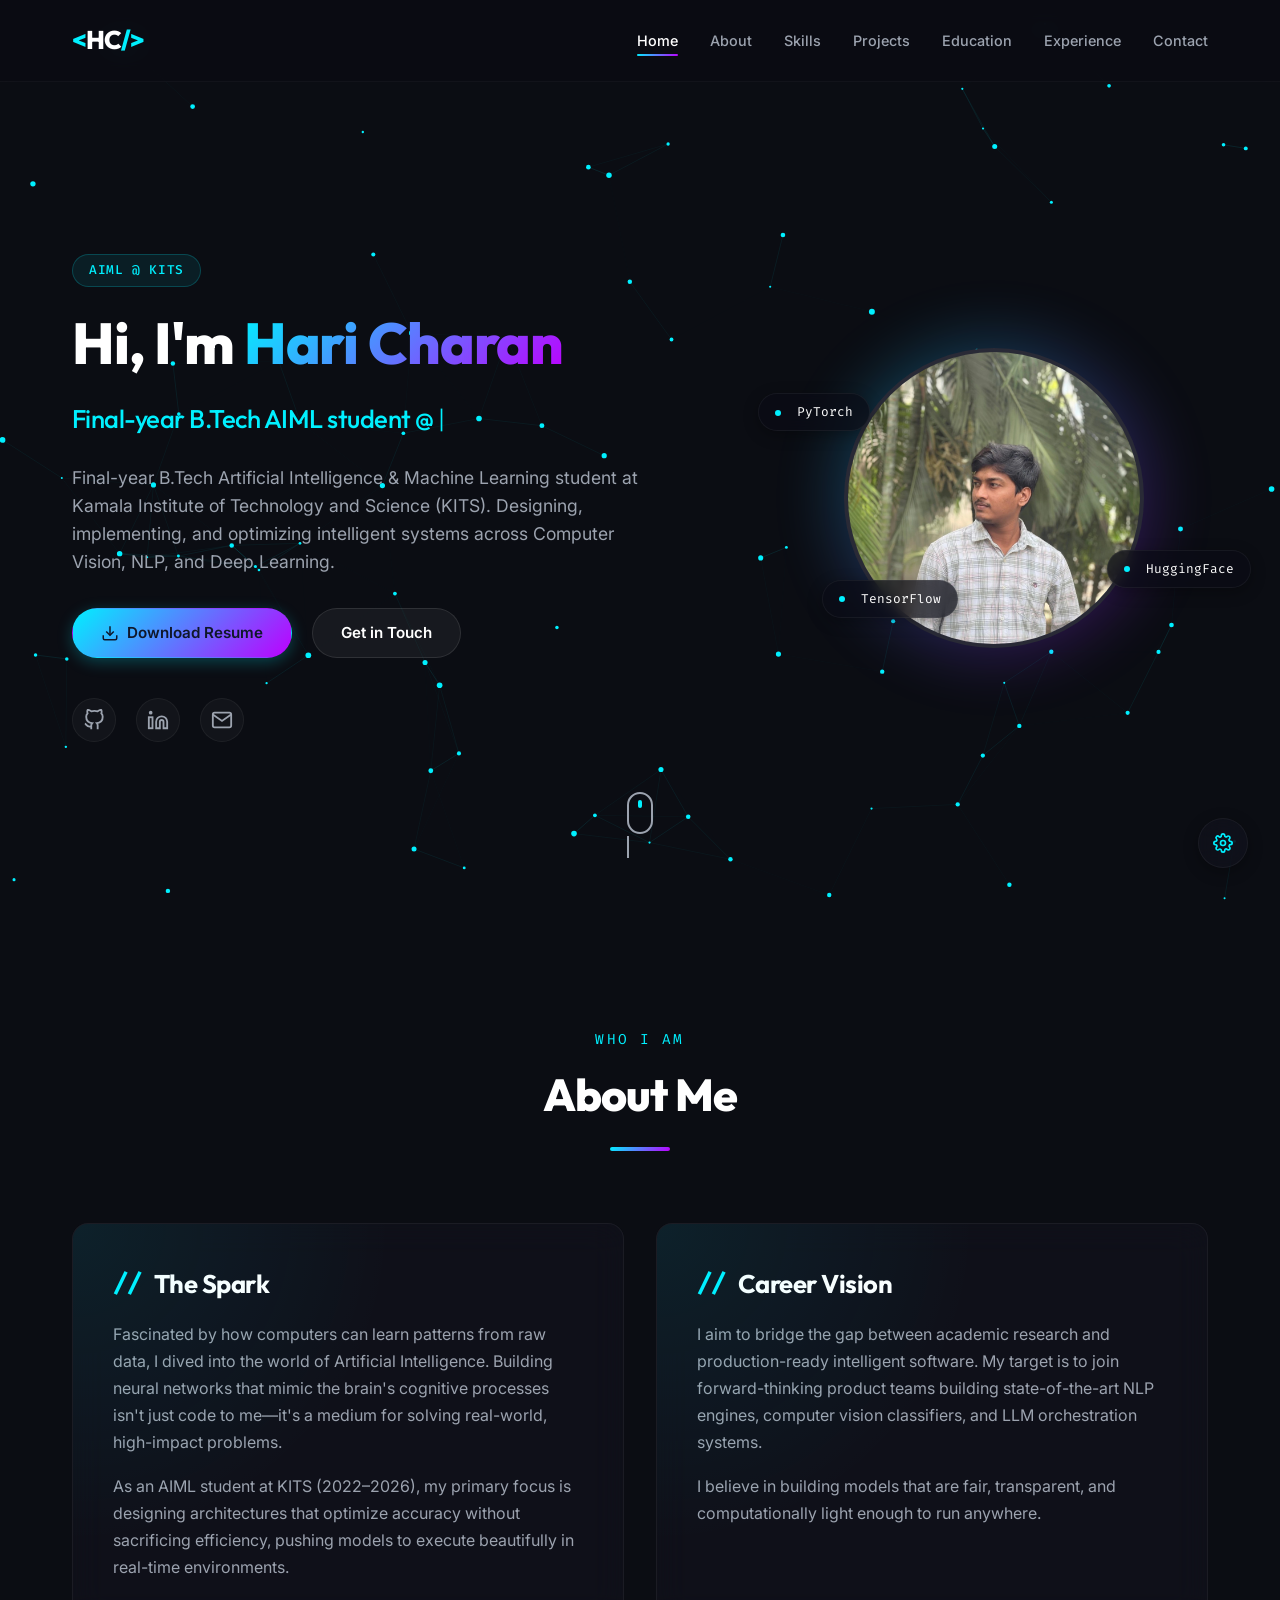
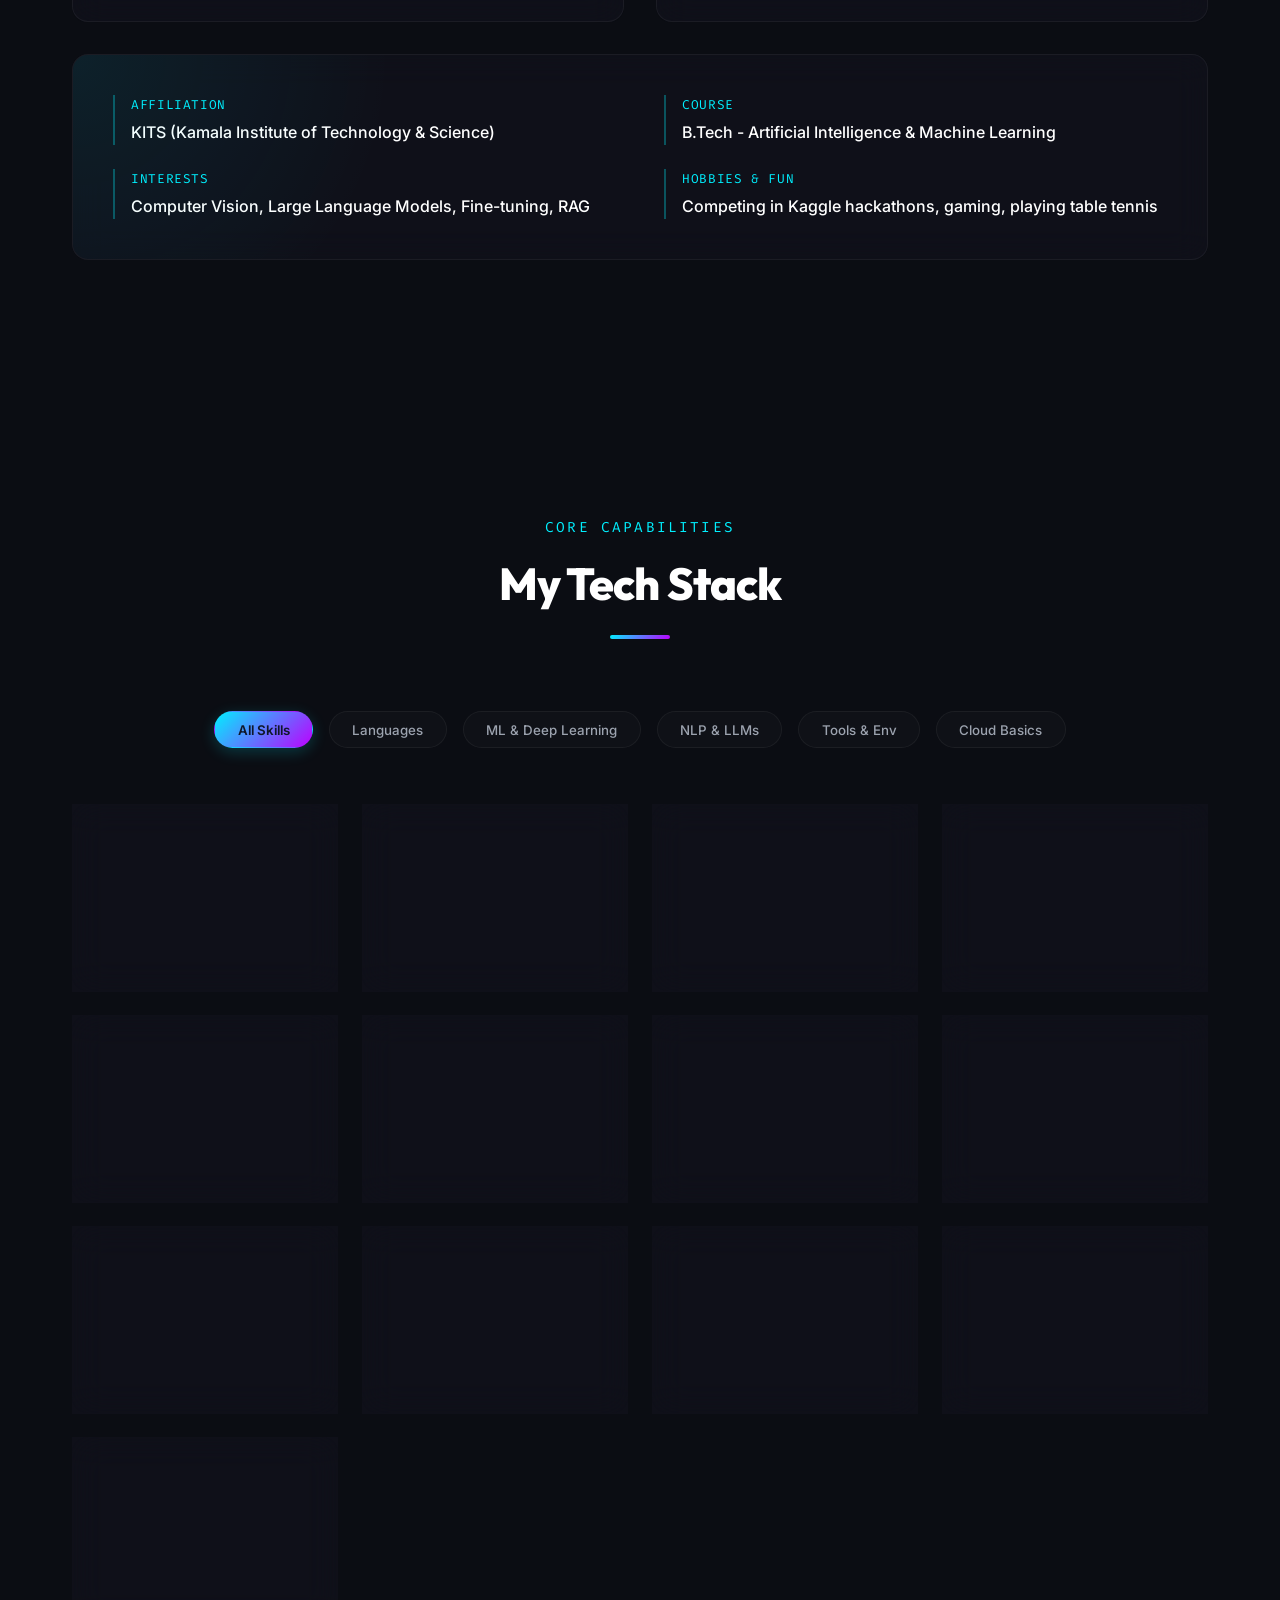
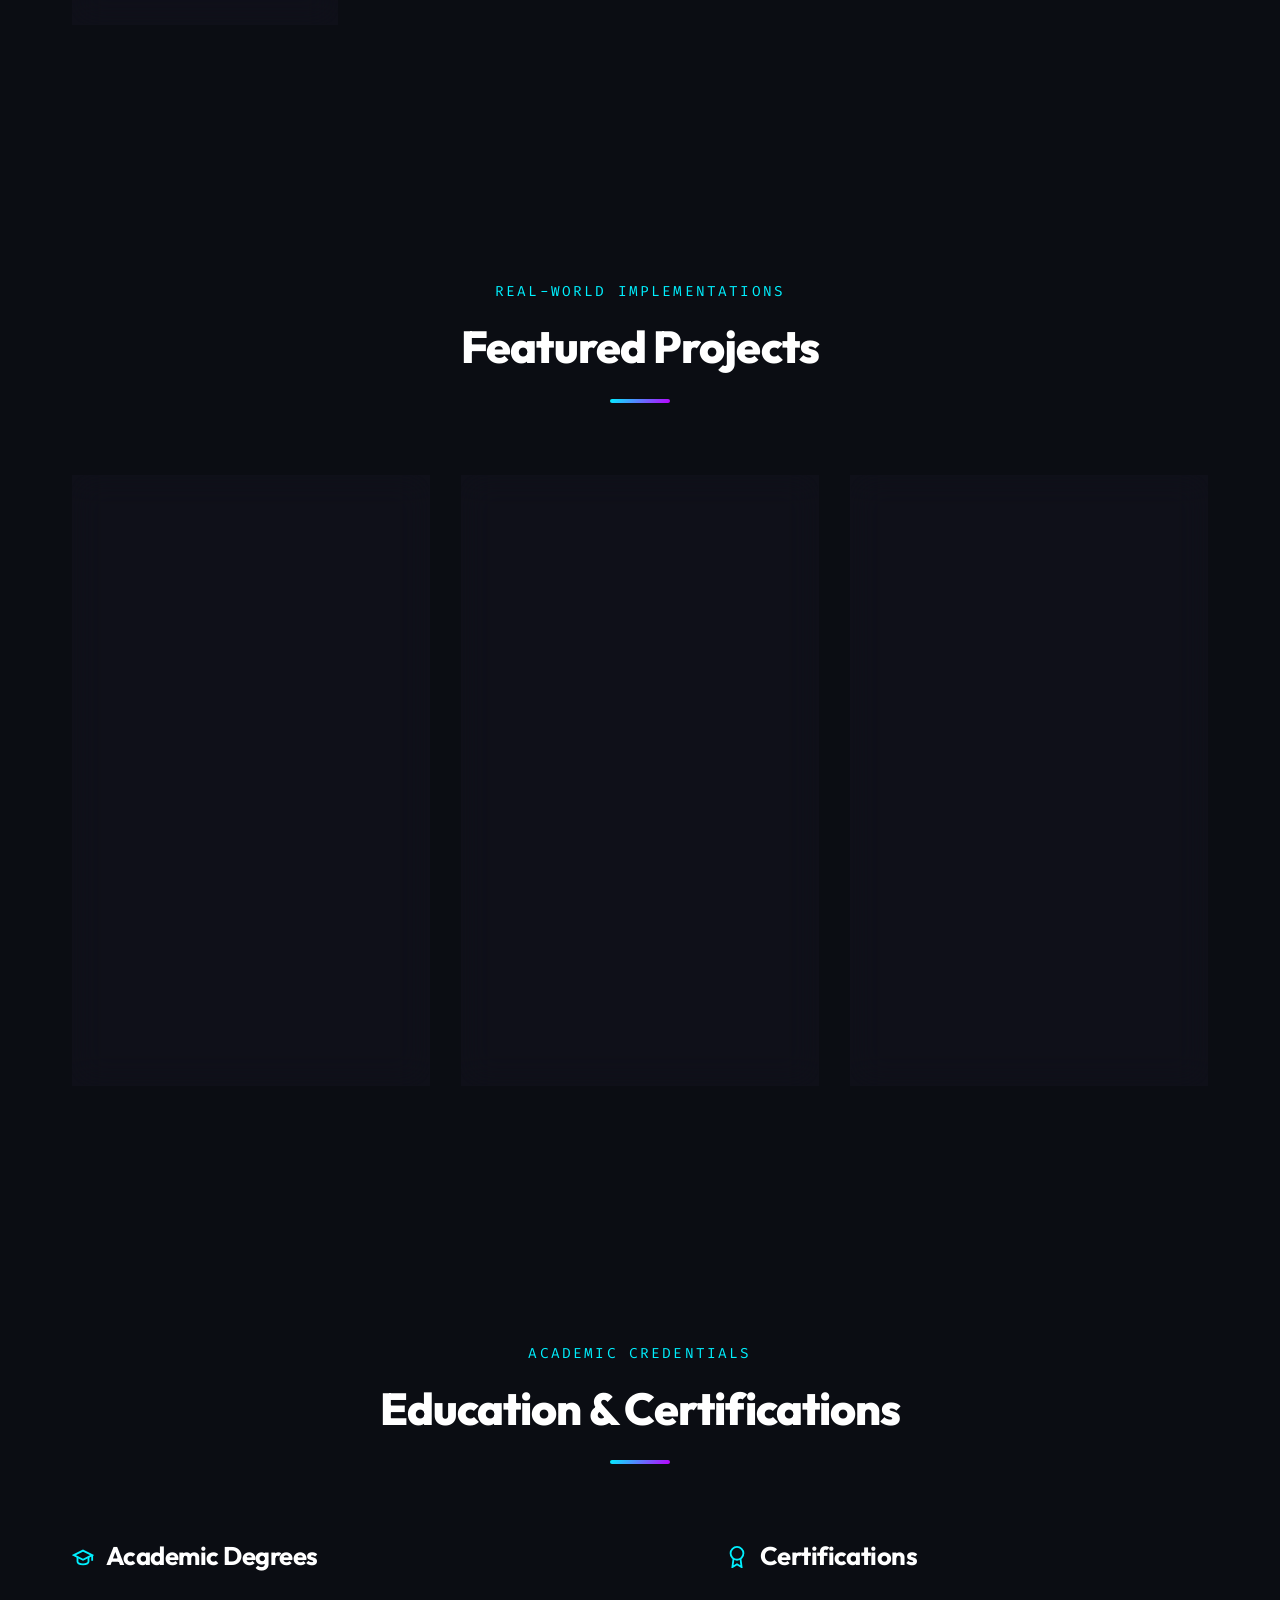
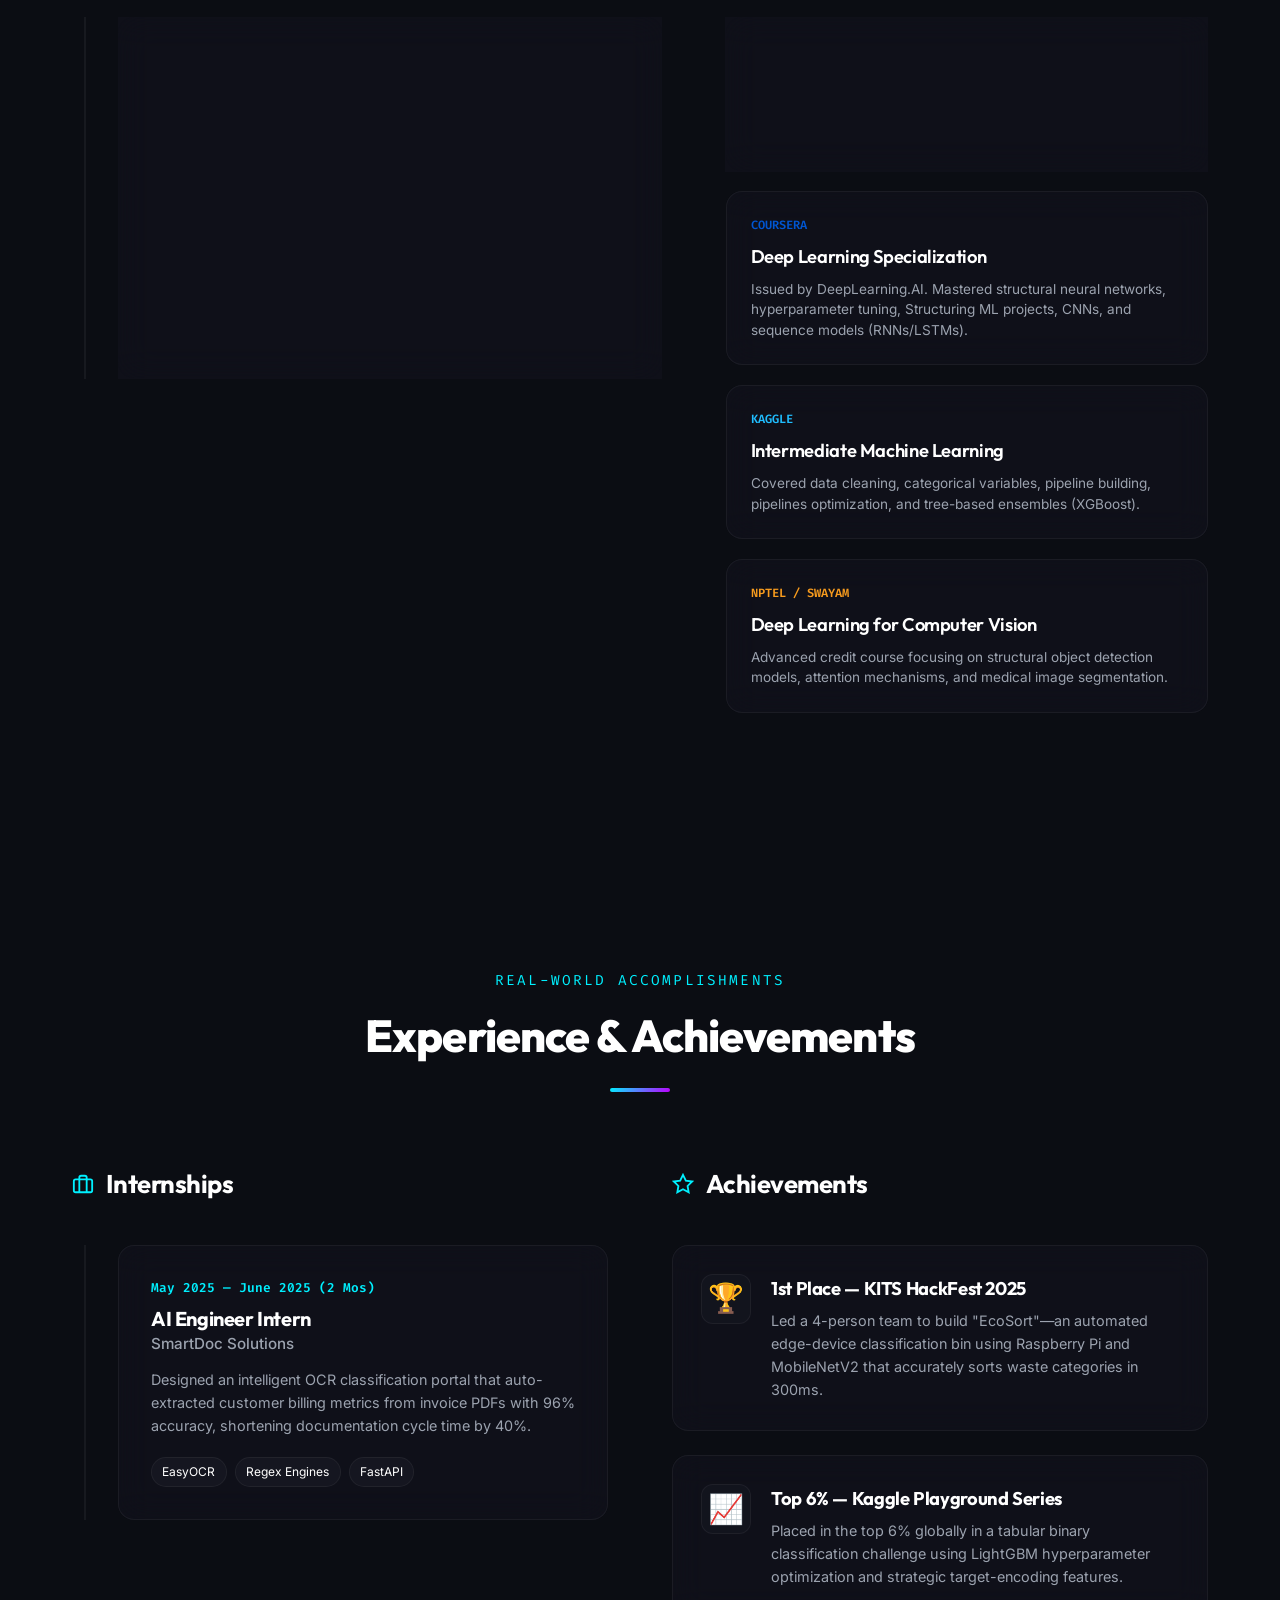
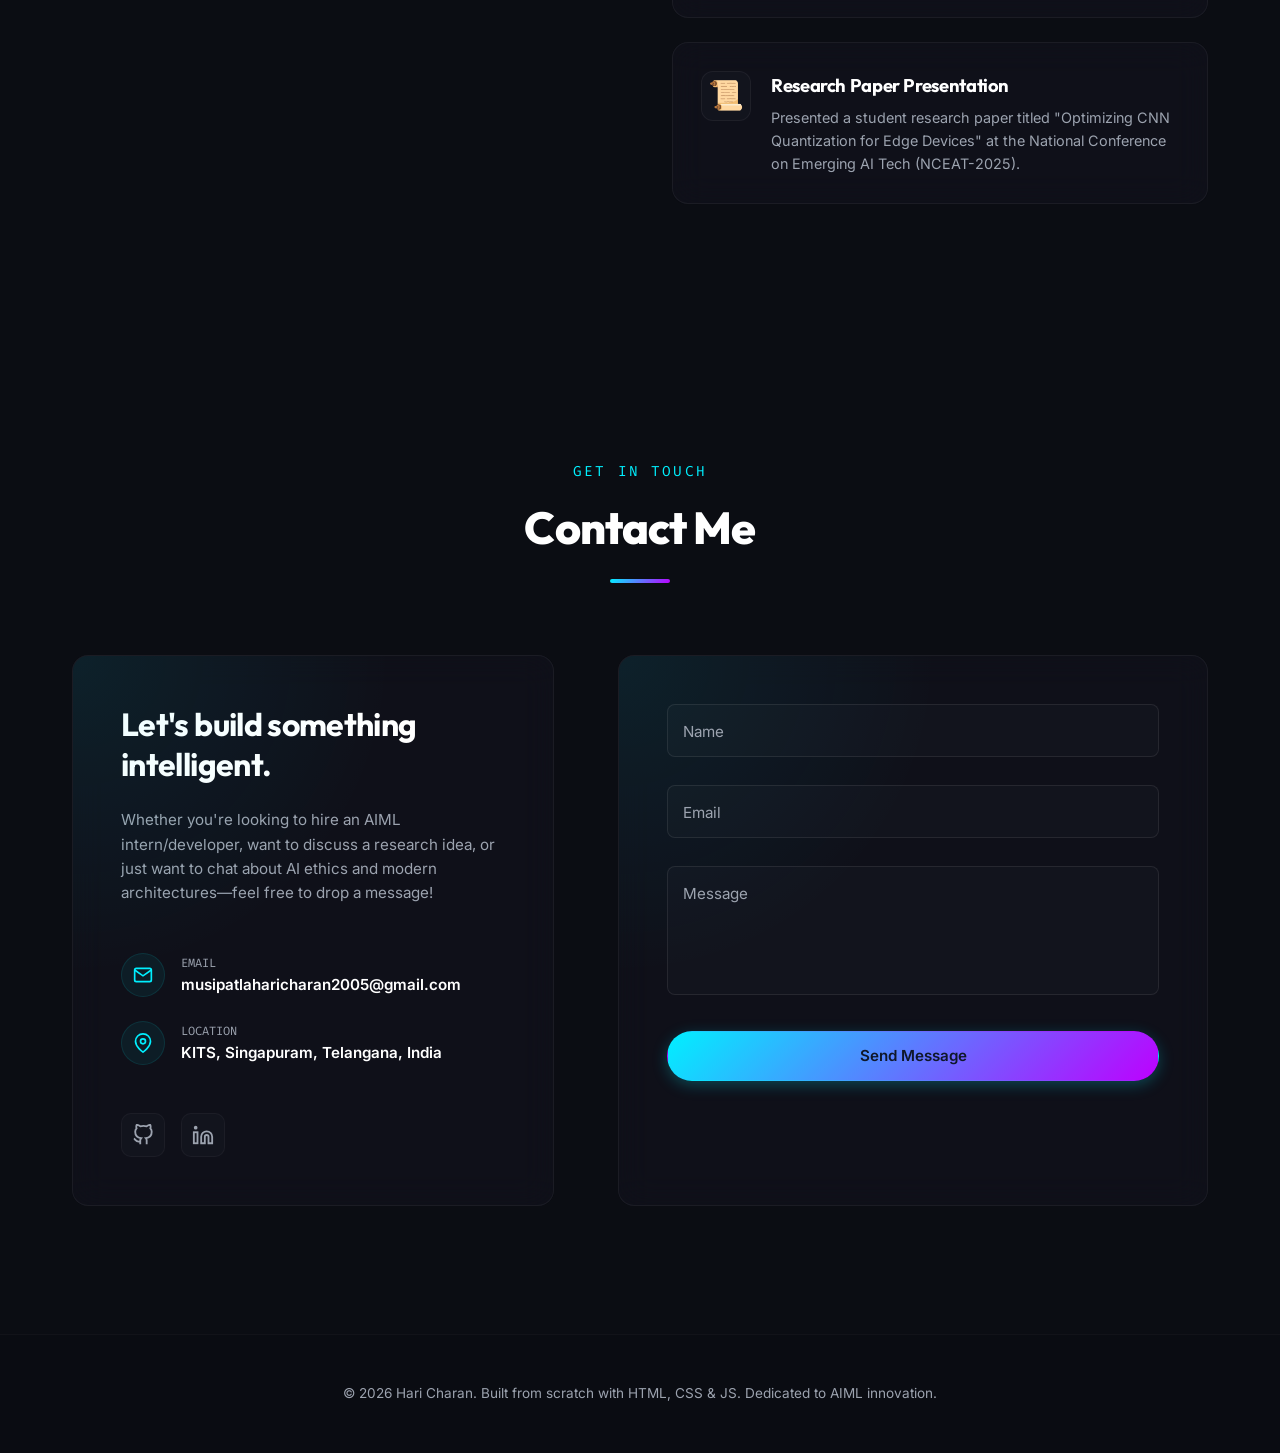
==== index.html @ eefdd8fd "my first commit" ====
<!DOCTYPE html>
<html lang="en">
<head>
    <meta charset="UTF-8">
    <meta name="viewport" content="width=device-width, initial-scale=1.0">
    <title>Hari Charan | AIML Engineer Portfolio</title>
    <meta name="description" content="Portfolio of Hari Charan, B.Tech AIML student at KITS (2022-2026). Specialized in Machine Learning, Deep Learning, NLP, and Computer Vision.">
    <!-- Google Fonts -->
    <link rel="preconnect" href="https://fonts.googleapis.com">
    <link rel="preconnect" href="https://fonts.gstatic.com" crossorigin>
    <link href="https://fonts.googleapis.com/css2?family=Inter:wght@300;400;500;600;700;800&family=Outfit:wght@400;500;600;700;800&family=Fira+Code:wght@400;500&display=swap" rel="stylesheet">
    <!-- CSS Stylesheet -->
    <link rel="stylesheet" href="styles.css">
</head>
<body class="theme-blue">
    <!-- Neural Network Interactive Canvas -->
    <canvas id="neuralCanvas"></canvas>

    <!-- Theme Customizer Grid (Floating) -->
    <div class="theme-customizer">
        <button class="theme-toggle-btn" aria-label="Open Theme Customizer">
            <svg class="icon-spin" viewBox="0 0 24 24" width="20" height="20" fill="none" stroke="currentColor" stroke-width="2">
                <path d="M12 15a3 3 0 1 0 0-6 3 3 0 0 0 0 6z"/>
                <path d="M19.4 15a1.65 1.65 0 0 0 .33 1.82l.06.06a2 2 0 1 1-2.83 2.83l-.06-.06a1.65 1.65 0 0 0-1.82-.33 1.65 1.65 0 0 0-1 1.51V21a2 2 0 0 1-4 0v-.09A1.65 1.65 0 0 0 9 19.4a1.65 1.65 0 0 0-1.82.33l-.06.06a2 2 0 1 1-2.83-2.83l.06-.06a1.65 1.65 0 0 0 .33-1.82 1.65 1.65 0 0 0-1.51-1H3a2 2 0 0 1 0-4h.09A1.65 1.65 0 0 0 4.6 9a1.65 1.65 0 0 0-.33-1.82l-.06-.06a2 2 0 1 1 2.83-2.83l.06.06a1.65 1.65 0 0 0 1.82.33H9a1.65 1.65 0 0 0 1-1.51V3a2 2 0 0 1 4 0v.09a1.65 1.65 0 0 0 1 1.51 1.65 1.65 0 0 0 1.82-.33l.06-.06a2 2 0 1 1 2.83 2.83l-.06.06a1.65 1.65 0 0 0-.33 1.82V9a1.65 1.65 0 0 0 1.51 1H21a2 2 0 0 1 0 4h-.09a1.65 1.65 0 0 0-1.51 1z"/>
            </svg>
        </button>
        <div class="theme-options">
            <span class="theme-title">Theme Accent</span>
            <div class="color-options">
                <button class="color-btn active" data-theme="theme-blue" style="background: #00f0ff;" title="Cyan Edge"></button>
                <button class="color-btn" data-theme="theme-purple" style="background: #bd00ff;" title="Neon Violet"></button>
                <button class="color-btn" data-theme="theme-emerald" style="background: #00ff87;" title="Matrix Green"></button>
                <button class="color-btn" data-theme="theme-coral" style="background: #ff5e62;" title="Cyber Coral"></button>
            </div>
        </div>
    </div>

    <!-- Header Navigation -->
    <header class="navbar">
        <div class="nav-container">
            <a href="#home" class="logo">
                <span class="logo-bracket">&lt;</span>HC<span class="logo-bracket">/&gt;</span>
            </a>
            <nav class="nav-links">
                <a href="#home" class="nav-link active">Home</a>
                <a href="#about" class="nav-link">About</a>
                <a href="#skills" class="nav-link">Skills</a>
                <a href="#projects" class="nav-link">Projects</a>
                <a href="#education" class="nav-link">Education</a>
                <a href="#experience" class="nav-link">Experience</a>
                <a href="#contact" class="nav-link">Contact</a>
            </nav>
            <button class="mobile-menu-btn" aria-label="Toggle Navigation Menu">
                <span class="bar"></span>
                <span class="bar"></span>
                <span class="bar"></span>
            </button>
        </div>
    </header>

    <!-- Main Content Sections -->
    <main>
        <!-- HERO SECTION -->
        <section id="home" class="hero-section">
            <div class="hero-content container">
                <div class="hero-grid">
                    <div class="hero-text-block">
                        <div class="badge-container">
                            <span class="hero-badge animate-pulse">AIML @ KITS</span>
                        </div>
                        <h1 class="hero-title">Hi, I'm <span class="gradient-text text-name">Hari Charan</span></h1>
                        <h2 class="hero-tagline-container">
                            <span id="typed-text"></span><span class="typed-cursor">|</span>
                        </h2>
                        <p class="hero-description">
                            Final-year B.Tech Artificial Intelligence & Machine Learning student at Kamala Institute of Technology and Science (KITS). Designing, implementing, and optimizing intelligent systems across Computer Vision, NLP, and Deep Learning.
                        </p>
                        <div class="hero-cta-buttons">
                            <a href="resume.pdf" class="btn btn-primary" download>
                                <svg viewBox="0 0 24 24" width="18" height="18" fill="none" stroke="currentColor" stroke-width="2" class="btn-icon">
                                    <path d="M21 15v4a2 2 0 0 1-2 2H5a2 2 0 0 1-2-2v-4"/>
                                    <polyline points="7 10 12 15 17 10"/>
                                    <line x1="12" y1="15" x2="12" y2="3"/>
                                </svg>
                                Download Resume
                            </a>
                            <a href="#contact" class="btn btn-secondary">Get in Touch</a>
                        </div>
                        <div class="social-links-container">
                            <a href="https://github.com/musipatlaharicharan?tab=repositories" target="_blank" rel="noopener noreferrer" class="social-icon" aria-label="GitHub">
                                <svg viewBox="0 0 24 24" width="22" height="22" fill="none" stroke="currentColor" stroke-width="2">
                                    <path d="M9 19c-5 1.5-5-2.5-7-3m14 6v-3.87a3.37 3.37 0 0 0-.94-2.61c3.14-.35 6.44-1.54 6.44-7A5.44 5.44 0 0 0 20 4.77 5.07 5.07 0 0 0 19.91 1S18.73.65 16 2.48a13.38 13.38 0 0 0-7 0C6.27.65 5.09 1 5.09 1A5.07 5.07 0 0 0 5 4.77a5.44 5.44 0 0 0-1.5 3.78c0 5.42 3.3 6.61 6.44 7A3.37 3.37 0 0 0 9 18.13V22"/>
                                </svg>
                            </a>
                            <a href="https://linkedin.com" target="_blank" rel="noopener noreferrer" class="social-icon" aria-label="LinkedIn">
                                <svg viewBox="0 0 24 24" width="22" height="22" fill="none" stroke="currentColor" stroke-width="2">
                                    <path d="M16 8a6 6 0 0 1 6 6v7h-4v-7a2 2 0 0 0-2-2 2 2 0 0 0-2 2v7h-4v-7a6 6 0 0 1 6-6z"/>
                                    <rect x="2" y="9" width="4" height="12"/>
                                    <circle cx="4" cy="4" stroke="none" fill="currentColor" r="2"/>
                                </svg>
                            </a>
                            <a href="mailto:musipatlaharicharan2005@gmail.com" class="social-icon" aria-label="Email">
                                <svg viewBox="0 0 24 24" width="22" height="22" fill="none" stroke="currentColor" stroke-width="2">
                                    <path d="M4 4h16c1.1 0 2 .9 2 2v12c0 1.1-.9 2-2 2H4c-1.1 0-2-.9-2-2V6c0-1.1.9-2 2-2z"/>
                                    <polyline points="22,6 12,13 2,6"/>
                                </svg>
                            </a>
                        </div>
                    </div>
                    <div class="hero-image-block">
                        <div class="avatar-glow-ring"></div>
                        <div class="avatar-container">
                            <img src="profile.jpg" alt="Hari Charan Portrait" class="avatar-img">
                        </div>
                        <div class="tech-stack-floating-badge t-badge-1">
                            <span>PyTorch</span>
                        </div>
                        <div class="tech-stack-floating-badge t-badge-2">
                            <span>HuggingFace</span>
                        </div>
                        <div class="tech-stack-floating-badge t-badge-3">
                            <span>TensorFlow</span>
                        </div>
                    </div>
                </div>
            </div>
            <div class="scroll-down-indicator">
                <a href="#about" aria-label="Scroll to About Me">
                    <span class="mouse">
                        <span class="wheel"></span>
                    </span>
                    <span class="arrow-down"></span>
                </a>
            </div>
        </section>

        <!-- ABOUT ME SECTION -->
        <section id="about" class="about-section scroll-section section-padding">
            <div class="container">
                <div class="section-header">
                    <span class="section-subtitle">Who I Am</span>
                    <h2 class="section-title">About Me</h2>
                    <div class="underline"></div>
                </div>
                <div class="about-grid">
                    <div class="about-card intro-card glass">
                        <div class="card-glow"></div>
                        <h3>The Spark</h3>
                        <p>Fascinated by how computers can learn patterns from raw data, I dived into the world of Artificial Intelligence. Building neural networks that mimic the brain's cognitive processes isn't just code to me—it's a medium for solving real-world, high-impact problems.</p>
                        <p>As an AIML student at KITS (2022–2026), my primary focus is designing architectures that optimize accuracy without sacrificing efficiency, pushing models to execute beautifully in real-time environments.</p>
                    </div>
                    <div class="about-card goal-card glass">
                        <div class="card-glow"></div>
                        <h3>Career Vision</h3>
                        <p>I aim to bridge the gap between academic research and production-ready intelligent software. My target is to join forward-thinking product teams building state-of-the-art NLP engines, computer vision classifiers, and LLM orchestration systems.</p>
                        <p>I believe in building models that are fair, transparent, and computationally light enough to run anywhere.</p>
                    </div>
                    <div class="about-details-card glass">
                        <div class="card-glow"></div>
                        <ul class="details-list">
                            <li>
                                <span class="label">Affiliation</span>
                                <span class="value">KITS (Kamala Institute of Technology & Science)</span>
                            </li>
                            <li>
                                <span class="label">Course</span>
                                <span class="value">B.Tech - Artificial Intelligence & Machine Learning</span>
                            </li>
                            <li>
                                <span class="label">Interests</span>
                                <span class="value">Computer Vision, Large Language Models, Fine-tuning, RAG</span>
                            </li>
                            <li>
                                <span class="label">Hobbies & Fun</span>
                                <span class="value">Competing in Kaggle hackathons, gaming, playing table tennis</span>
                            </li>
                        </ul>
                    </div>
                </div>
            </div>
        </section>

        <!-- SKILLS SECTION -->
        <section id="skills" class="skills-section scroll-section section-padding">
            <div class="container">
                <div class="section-header">
                    <span class="section-subtitle">Core Capabilities</span>
                    <h2 class="section-title">My Tech Stack</h2>
                    <div class="underline"></div>
                </div>

                <!-- Skill Filter Tabs -->
                <div class="skill-tabs">
                    <button class="skill-tab-btn active" data-category="all">All Skills</button>
                    <button class="skill-tab-btn" data-category="languages">Languages</button>
                    <button class="skill-tab-btn" data-category="ml-dl">ML & Deep Learning</button>
                    <button class="skill-tab-btn" data-category="nlp">NLP & LLMs</button>
                    <button class="skill-tab-btn" data-category="tools">Tools & Env</button>
                    <button class="skill-tab-btn" data-category="cloud">Cloud Basics</button>
                </div>

                <!-- Skills Grid -->
                <div class="skills-grid" id="skills-grid">
                    <!-- Languages -->
                    <div class="skill-card glass" data-category="languages">
                        <div class="skill-icon-wrapper">
                            <span class="skill-logo python-logo">Py</span>
                        </div>
                        <h4 class="skill-name">Python</h4>
                        <span class="skill-level">Advanced</span>
                        <div class="skill-bar-bg"><div class="skill-bar-fill" style="width: 95%;"></div></div>
                    </div>
                    <div class="skill-card glass" data-category="languages">
                        <div class="skill-icon-wrapper">
                            <span class="skill-logo cpp-logo">C++</span>
                        </div>
                        <h4 class="skill-name">C++</h4>
                        <span class="skill-level">Intermediate</span>
                        <div class="skill-bar-bg"><div class="skill-bar-fill" style="width: 80%;"></div></div>
                    </div>
                    <div class="skill-card glass" data-category="languages">
                        <div class="skill-icon-wrapper">
                            <span class="skill-logo sql-logo">SQL</span>
                        </div>
                        <h4 class="skill-name">SQL</h4>
                        <span class="skill-level">Proficient</span>
                        <div class="skill-bar-bg"><div class="skill-bar-fill" style="width: 85%;"></div></div>
                    </div>

                    <!-- ML & DL -->
                    <div class="skill-card glass" data-category="ml-dl">
                        <div class="skill-icon-wrapper">
                            <span class="skill-logo pytorch-logo">Pt</span>
                        </div>
                        <h4 class="skill-name">PyTorch</h4>
                        <span class="skill-level">Advanced</span>
                        <div class="skill-bar-bg"><div class="skill-bar-fill" style="width: 90%;"></div></div>
                    </div>
                    <div class="skill-card glass" data-category="ml-dl">
                        <div class="skill-icon-wrapper">
                            <span class="skill-logo tf-logo">Tf</span>
                        </div>
                        <h4 class="skill-name">TensorFlow</h4>
                        <span class="skill-level">Proficient</span>
                        <div class="skill-bar-bg"><div class="skill-bar-fill" style="width: 82%;"></div></div>
                    </div>
                    <div class="skill-card glass" data-category="ml-dl">
                        <div class="skill-icon-wrapper">
                            <span class="skill-logo sklearn-logo">Sk</span>
                        </div>
                        <h4 class="skill-name">Scikit-learn</h4>
                        <span class="skill-level">Advanced</span>
                        <div class="skill-bar-bg"><div class="skill-bar-fill" style="width: 92%;"></div></div>
                    </div>

                    <!-- NLP -->
                    <div class="skill-card glass" data-category="nlp">
                        <div class="skill-icon-wrapper">
                            <span class="skill-logo hf-logo">Hf</span>
                        </div>
                        <h4 class="skill-name">HuggingFace</h4>
                        <span class="skill-level">Advanced</span>
                        <div class="skill-bar-bg"><div class="skill-bar-fill" style="width: 88%;"></div></div>
                    </div>
                    <div class="skill-card glass" data-category="nlp">
                        <div class="skill-icon-wrapper">
                            <span class="skill-logo nltk-logo">Nl</span>
                        </div>
                        <h4 class="skill-name">NLTK / SpaCy</h4>
                        <span class="skill-level">Proficient</span>
                        <div class="skill-bar-bg"><div class="skill-bar-fill" style="width: 85%;"></div></div>
                    </div>

                    <!-- Tools & Env -->
                    <div class="skill-card glass" data-category="tools">
                        <div class="skill-icon-wrapper">
                            <span class="skill-logo git-logo">Git</span>
                        </div>
                        <h4 class="skill-name">Git / GitHub</h4>
                        <span class="skill-level">Advanced</span>
                        <div class="skill-bar-bg"><div class="skill-bar-fill" style="width: 90%;"></div></div>
                    </div>
                    <div class="skill-card glass" data-category="tools">
                        <div class="skill-icon-wrapper">
                            <span class="skill-logo docker-logo">Dk</span>
                        </div>
                        <h4 class="skill-name">Docker</h4>
                        <span class="skill-level">Intermediate</span>
                        <div class="skill-bar-bg"><div class="skill-bar-fill" style="width: 75%;"></div></div>
                    </div>
                    <div class="skill-card glass" data-category="tools">
                        <div class="skill-icon-wrapper">
                            <span class="skill-logo jupyter-logo">Jp</span>
                        </div>
                        <h4 class="skill-name">Jupyter Labs</h4>
                        <span class="skill-level">Advanced</span>
                        <div class="skill-bar-bg"><div class="skill-bar-fill" style="width: 95%;"></div></div>
                    </div>

                    <!-- Cloud Basics -->
                    <div class="skill-card glass" data-category="cloud">
                        <div class="skill-icon-wrapper">
                            <span class="skill-logo aws-logo">Aw</span>
                        </div>
                        <h4 class="skill-name">AWS Basics</h4>
                        <span class="skill-level">Basic</span>
                        <div class="skill-bar-bg"><div class="skill-bar-fill" style="width: 60%;"></div></div>
                    </div>
                    <div class="skill-card glass" data-category="cloud">
                        <div class="skill-icon-wrapper">
                            <span class="skill-logo gcp-logo">Gc</span>
                        </div>
                        <h4 class="skill-name">GCP Cloud</h4>
                        <span class="skill-level">Basic</span>
                        <div class="skill-bar-bg"><div class="skill-bar-fill" style="width: 65%;"></div></div>
                    </div>
                </div>
            </div>
        </section>

        <!-- PROJECTS SECTION -->
        <section id="projects" class="projects-section scroll-section section-padding">
            <div class="container">
                <div class="section-header">
                    <span class="section-subtitle">Real-world Implementations</span>
                    <h2 class="section-title">Featured Projects</h2>
                    <div class="underline"></div>
                </div>

                <div class="projects-grid">
                    <!-- Project 1: Brain Tumor Classifier -->
                    <div class="project-card glass" data-project-id="neuroscan">
                        <div class="project-badge">98.4% Accuracy</div>
                        <div class="project-content">
                            <h3 class="project-title">NeuroScan</h3>
                            <p class="project-tagline">Deep Learning pipeline for automated brain tumor classification from MRI scans.</p>
                            
                            <div class="project-metric-highlight">
                                <span class="m-label">Task:</span>
                                <span class="m-val">Multi-class Image Classification</span>
                            </div>

                            <div class="project-quick-specs">
                                <div class="spec-item">
                                    <span class="spec-title">Problem</span>
                                    <span class="spec-desc">Manual MRI reading is slow, leading to diagnosis delays.</span>
                                </div>
                                <div class="spec-item">
                                    <span class="spec-title">Solution</span>
                                    <span class="spec-desc">CNN-based Transfer Learning model utilizing ResNet-50.</span>
                                </div>
                            </div>

                            <div class="tech-badges">
                                <span class="badge">PyTorch</span>
                                <span class="badge">ResNet-50</span>
                                <span class="badge">OpenCV</span>
                                <span class="badge">Python</span>
                            </div>
                            
                            <div class="project-links">
                                <button class="btn btn-sm btn-outline open-modal-btn">Read Case Study</button>
                                <a href="https://github.com/musipatlaharicharan?tab=repositories" target="_blank" rel="noopener noreferrer" class="link-github" aria-label="GitHub Repository">
                                    <svg viewBox="0 0 24 24" width="20" height="20" fill="none" stroke="currentColor" stroke-width="2">
                                        <path d="M9 19c-5 1.5-5-2.5-7-3m14 6v-3.87a3.37 3.37 0 0 0-.94-2.61c3.14-.35 6.44-1.54 6.44-7A5.44 5.44 0 0 0 20 4.77 5.07 5.07 0 0 0 19.91 1S18.73.65 16 2.48a13.38 13.38 0 0 0-7 0C6.27.65 5.09 1 5.09 1A5.07 5.07 0 0 0 5 4.77a5.44 5.44 0 0 0-1.5 3.78c0 5.42 3.3 6.61 6.44 7A3.37 3.37 0 0 0 9 18.13V22"/>
                                    </svg>
                                </a>
                            </div>
                        </div>
                    </div>

                    <!-- Project 2: Campus RAG Chatbot -->
                    <div class="project-card glass" data-project-id="kitsbot">
                        <div class="project-badge">120ms Latency</div>
                        <div class="project-content">
                            <h3 class="project-title">KITS-Bot</h3>
                            <p class="project-tagline">Intelligent campus assistant utilizing Retrieval-Augmented Generation (RAG) for student queries.</p>
                            
                            <div class="project-metric-highlight">
                                <span class="m-label">Task:</span>
                                <span class="m-val">RAG Question-Answering</span>
                            </div>

                            <div class="project-quick-specs">
                                <div class="spec-item">
                                    <span class="spec-title">Problem</span>
                                    <span class="spec-desc">Students struggle to locate official academic guidelines quickly.</span>
                                </div>
                                <div class="spec-item">
                                    <span class="spec-title">Solution</span>
                                    <span class="spec-desc">FAISS vector database with Llama-3-8B and HuggingFace API.</span>
                                </div>
                            </div>

                            <div class="tech-badges">
                                <span class="badge">LangChain</span>
                                <span class="badge">Llama-3</span>
                                <span class="badge">FAISS</span>
                                <span class="badge">HuggingFace</span>
                            </div>
                            
                            <div class="project-links">
                                <button class="btn btn-sm btn-outline open-modal-btn">Read Case Study</button>
                                <a href="https://github.com/musipatlaharicharan?tab=repositories" target="_blank" rel="noopener noreferrer" class="link-github" aria-label="GitHub Repository">
                                    <svg viewBox="0 0 24 24" width="20" height="20" fill="none" stroke="currentColor" stroke-width="2">
                                        <path d="M9 19c-5 1.5-5-2.5-7-3m14 6v-3.87a3.37 3.37 0 0 0-.94-2.61c3.14-.35 6.44-1.54 6.44-7A5.44 5.44 0 0 0 20 4.77 5.07 5.07 0 0 0 19.91 1S18.73.65 16 2.48a13.38 13.38 0 0 0-7 0C6.27.65 5.09 1 5.09 1A5.07 5.07 0 0 0 5 4.77a5.44 5.44 0 0 0-1.5 3.78c0 5.42 3.3 6.61 6.44 7A3.37 3.37 0 0 0 9 18.13V22"/>
                                    </svg>
                                </a>
                            </div>
                        </div>
                    </div>

                    <!-- Project 3: AeroDetect -->
                    <div class="project-card glass" data-project-id="aerodetect">
                        <div class="project-badge">45 FPS Inference</div>
                        <div class="project-content">
                            <h3 class="project-title">AeroDetect</h3>
                            <p class="project-tagline">Real-time lightweight object detection system designed for drone-mounted cameras.</p>
                            
                            <div class="project-metric-highlight">
                                <span class="m-label">Task:</span>
                                <span class="m-val">Real-time Object Detection</span>
                            </div>

                            <div class="project-quick-specs">
                                <div class="spec-item">
                                    <span class="spec-title">Problem</span>
                                    <span class="spec-desc">Heavy detection models lag and drain drone batteries rapidly.</span>
                                </div>
                                <div class="spec-item">
                                    <span class="spec-title">Solution</span>
                                    <span class="spec-desc">Fine-tuned YOLOv8-nano exported to ONNX Runtime engine.</span>
                                </div>
                            </div>

                            <div class="tech-badges">
                                <span class="badge">YOLOv8</span>
                                <span class="badge">ONNX</span>
                                <span class="badge">OpenCV</span>
                                <span class="badge">Python</span>
                            </div>
                            
                            <div class="project-links">
                                <button class="btn btn-sm btn-outline open-modal-btn">Read Case Study</button>
                                <a href="https://github.com/musipatlaharicharan?tab=repositories" target="_blank" rel="noopener noreferrer" class="link-github" aria-label="GitHub Repository">
                                    <svg viewBox="0 0 24 24" width="20" height="20" fill="none" stroke="currentColor" stroke-width="2">
                                        <path d="M9 19c-5 1.5-5-2.5-7-3m14 6v-3.87a3.37 3.37 0 0 0-.94-2.61c3.14-.35 6.44-1.54 6.44-7A5.44 5.44 0 0 0 20 4.77 5.07 5.07 0 0 0 19.91 1S18.73.65 16 2.48a13.38 13.38 0 0 0-7 0C6.27.65 5.09 1 5.09 1A5.07 5.07 0 0 0 5 4.77a5.44 5.44 0 0 0-1.5 3.78c0 5.42 3.3 6.61 6.44 7A3.37 3.37 0 0 0 9 18.13V22"/>
                                    </svg>
                                </a>
                            </div>
                        </div>
                    </div>
                </div>
            </div>
        </section>

        <!-- EDUCATION & CERTIFICATIONS SECTION -->
        <section id="education" class="education-section scroll-section section-padding">
            <div class="container">
                <div class="section-header">
                    <span class="section-subtitle">Academic Credentials</span>
                    <h2 class="section-title">Education & Certifications</h2>
                    <div class="underline"></div>
                </div>

                <div class="edu-grid">
                    <!-- Left Column: Academic Background -->
                    <div class="timeline-column">
                        <h3 class="column-title">
                            <svg viewBox="0 0 24 24" width="22" height="22" fill="none" stroke="currentColor" stroke-width="2" class="title-svg-icon">
                                <path d="M22 10v6M2 10l10-5 10 5-10 5z"/>
                                <path d="M6 12v5c0 2 2 3 6 3s6-1 6-3v-5"/>
                            </svg>
                            Academic Degrees
                        </h3>
                        <div class="timeline">
                            <div class="timeline-item glass">
                                <div class="timeline-dot"></div>
                                <span class="timeline-period">2022 — 2026</span>
                                <h4 class="timeline-title">B.Tech in Artificial Intelligence & Machine Learning</h4>
                                <span class="timeline-inst">Kamala Institute of Technology & Science (KITS)</span>
                                <div class="timeline-gpa">
                                    <strong>CGPA:</strong> 9.15 / 10.0
                                </div>
                                <p class="timeline-desc">Specialized curriculum focusing on Artificial Intelligence, Pattern Recognition, Deep Learning paradigms, Database Systems, and Neural Networks.</p>
                                <div class="coursework-tags">
                                    <span class="c-tag">Design of Neural Networks</span>
                                    <span class="c-tag">Natural Language Processing</span>
                                    <span class="c-tag">Probability & Statistics</span>
                                    <span class="c-tag">Object Oriented C++</span>
                                </div>
                            </div>
                        </div>
                    </div>

                    <!-- Right Column: Online Certifications -->
                    <div class="certifications-column">
                        <h3 class="column-title">
                            <svg viewBox="0 0 24 24" width="22" height="22" fill="none" stroke="currentColor" stroke-width="2" class="title-svg-icon">
                                <circle cx="12" cy="8" r="7"/>
                                <polyline points="8.21 13.89 7 23 12 20 17 23 15.79 13.88"/>
                            </svg>
                            Certifications
                        </h3>
                        <div class="certs-grid">
                            <div class="cert-card glass">
                                <div class="cert-provider google">Google Cloud</div>
                                <h4 class="cert-name">Google TensorFlow Developer</h4>
                                <p class="cert-desc">Validated skills in building and training models with TensorFlow, computer vision pipelines, and sequential NLP structures.</p>
                            </div>
                            <div class="cert-card glass">
                                <div class="cert-provider coursera">Coursera</div>
                                <h4 class="cert-name">Deep Learning Specialization</h4>
                                <p class="cert-desc">Issued by DeepLearning.AI. Mastered structural neural networks, hyperparameter tuning, Structuring ML projects, CNNs, and sequence models (RNNs/LSTMs).</p>
                            </div>
                            <div class="cert-card glass">
                                <div class="cert-provider kaggle">Kaggle</div>
                                <h4 class="cert-name">Intermediate Machine Learning</h4>
                                <p class="cert-desc">Covered data cleaning, categorical variables, pipeline building, pipelines optimization, and tree-based ensembles (XGBoost).</p>
                            </div>
                            <div class="cert-card glass">
                                <div class="cert-provider nptel">NPTEL / SWAYAM</div>
                                <h4 class="cert-name">Deep Learning for Computer Vision</h4>
                                <p class="cert-desc">Advanced credit course focusing on structural object detection models, attention mechanisms, and medical image segmentation.</p>
                            </div>
                        </div>
                    </div>
                </div>
            </div>
        </section>

        <!-- EXPERIENCE & ACHIEVEMENTS SECTION -->
        <section id="experience" class="experience-section scroll-section section-padding">
            <div class="container">
                <div class="section-header">
                    <span class="section-subtitle">Real-world Accomplishments</span>
                    <h2 class="section-title">Experience & Achievements</h2>
                    <div class="underline"></div>
                </div>

                <div class="experience-grid">
                    <!-- Column 1: Internships & Work -->
                    <div class="exp-column">
                        <h3 class="column-title">
                            <svg viewBox="0 0 24 24" width="22" height="22" fill="none" stroke="currentColor" stroke-width="2" class="title-svg-icon">
                                <rect x="2" y="7" width="20" height="14" rx="2" ry="2"/>
                                <path d="M16 21V5a2 2 0 0 0-2-2h-4a2 2 0 0 0-2 2v16"/>
                            </svg>
                            Internships
                        </h3>
                        <div class="timeline">
                            <div class="timeline-item glass">
                                <div class="timeline-dot"></div>
                                <span class="timeline-period">May 2025 — June 2025 (2 Mos)</span>
                                <h4 class="timeline-title">AI Engineer Intern</h4>
                                <span class="timeline-inst">SmartDoc Solutions</span>
                                <p class="timeline-desc">Designed an intelligent OCR classification portal that auto-extracted customer billing metrics from invoice PDFs with 96% accuracy, shortening documentation cycle time by 40%.</p>
                                <div class="coursework-tags">
                                    <span class="c-tag">EasyOCR</span>
                                    <span class="c-tag">Regex Engines</span>
                                    <span class="c-tag">FastAPI</span>
                                </div>
                            </div>
                        </div>
                    </div>

                    <!-- Column 2: Hackathons & Open Source -->
                    <div class="achievements-column">
                        <h3 class="column-title">
                            <svg viewBox="0 0 24 24" width="22" height="22" fill="none" stroke="currentColor" stroke-width="2" class="title-svg-icon">
                                <path d="M12 2l3.09 6.26L22 9.27l-5 4.87 1.18 6.88L12 17.77l-6.18 3.25L7 14.14 2 9.27l6.91-1.01L12 2z"/>
                            </svg>
                            Achievements
                        </h3>
                        <div class="achievements-list">
                            <div class="achievement-item glass">
                                <div class="achievement-icon">🏆</div>
                                <div class="achievement-info">
                                    <h4>1st Place — KITS HackFest 2025</h4>
                                    <p>Led a 4-person team to build "EcoSort"—an automated edge-device classification bin using Raspberry Pi and MobileNetV2 that accurately sorts waste categories in 300ms.</p>
                                </div>
                            </div>
                            <div class="achievement-item glass">
                                <div class="achievement-icon">📈</div>
                                <div class="achievement-info">
                                    <h4>Top 6% — Kaggle Playground Series</h4>
                                    <p>Placed in the top 6% globally in a tabular binary classification challenge using LightGBM hyperparameter optimization and strategic target-encoding features.</p>
                                </div>
                            </div>
                            <div class="achievement-item glass">
                                <div class="achievement-icon">📜</div>
                                <div class="achievement-info">
                                    <h4>Research Paper Presentation</h4>
                                    <p>Presented a student research paper titled "Optimizing CNN Quantization for Edge Devices" at the National Conference on Emerging AI Tech (NCEAT-2025).</p>
                                </div>
                            </div>
                        </div>
                    </div>
                </div>
            </div>
        </section>

        <!-- CONTACT SECTION -->
        <section id="contact" class="contact-section scroll-section section-padding">
            <div class="container">
                <div class="section-header">
                    <span class="section-subtitle">Get In Touch</span>
                    <h2 class="section-title">Contact Me</h2>
                    <div class="underline"></div>
                </div>

                <div class="contact-grid">
                    <div class="contact-info glass">
                        <div class="card-glow"></div>
                        <h3>Let's build something intelligent.</h3>
                        <p>Whether you're looking to hire an AIML intern/developer, want to discuss a research idea, or just want to chat about AI ethics and modern architectures—feel free to drop a message!</p>
                        
                        <div class="contact-details">
                            <div class="contact-detail-item">
                                <div class="cd-icon">
                                    <svg viewBox="0 0 24 24" width="20" height="20" fill="none" stroke="currentColor" stroke-width="2">
                                        <path d="M4 4h16c1.1 0 2 .9 2 2v12c0 1.1-.9 2-2 2H4c-1.1 0-2-.9-2-2V6c0-1.1.9-2 2-2z"/>
                                        <polyline points="22,6 12,13 2,6"/>
                                    </svg>
                                </div>
                                <div class="cd-text">
                                    <span class="cd-title">Email</span>
                                    <a href="mailto:musipatlaharicharan2005@gmail.com" class="cd-val">musipatlaharicharan2005@gmail.com</a>
                                </div>
                            </div>
                            <div class="contact-detail-item">
                                <div class="cd-icon">
                                    <svg viewBox="0 0 24 24" width="20" height="20" fill="none" stroke="currentColor" stroke-width="2">
                                        <path d="M21 10c0 7-9 13-9 13s-9-6-9-13a9 9 0 0 1 18 0z"/>
                                        <circle cx="12" cy="10" r="3"/>
                                    </svg>
                                </div>
                                <div class="cd-text">
                                    <span class="cd-title">Location</span>
                                    <span class="cd-val">KITS, Singapuram, Telangana, India</span>
                                </div>
                            </div>
                        </div>

                        <div class="contact-socials">
                            <a href="https://github.com/musipatlaharicharan?tab=repositories" target="_blank" rel="noopener noreferrer" aria-label="GitHub">
                                <svg viewBox="0 0 24 24" width="22" height="22" fill="none" stroke="currentColor" stroke-width="2">
                                    <path d="M9 19c-5 1.5-5-2.5-7-3m14 6v-3.87a3.37 3.37 0 0 0-.94-2.61c3.14-.35 6.44-1.54 6.44-7A5.44 5.44 0 0 0 20 4.77 5.07 5.07 0 0 0 19.91 1S18.73.65 16 2.48a13.38 13.38 0 0 0-7 0C6.27.65 5.09 1 5.09 1A5.07 5.07 0 0 0 5 4.77a5.44 5.44 0 0 0-1.5 3.78c0 5.42 3.3 6.61 6.44 7A3.37 3.37 0 0 0 9 18.13V22"/>
                                </svg>
                            </a>
                            <a href="https://linkedin.com" target="_blank" rel="noopener noreferrer" aria-label="LinkedIn">
                                <svg viewBox="0 0 24 24" width="22" height="22" fill="none" stroke="currentColor" stroke-width="2">
                                    <path d="M16 8a6 6 0 0 1 6 6v7h-4v-7a2 2 0 0 0-2-2 2 2 0 0 0-2 2v7h-4v-7a6 6 0 0 1 6-6z"/>
                                    <rect x="2" y="9" width="4" height="12"/>
                                    <circle cx="4" cy="4" stroke="none" fill="currentColor" r="2"/>
                                </svg>
                            </a>
                        </div>
                    </div>

                    <div class="contact-form-container glass">
                        <div class="card-glow"></div>
                        <form id="contactForm" class="contact-form">
                            <div class="form-group">
                                <input type="text" id="name" name="name" required placeholder=" " class="form-input">
                                <label for="name" class="form-label">Name</label>
                            </div>
                            <div class="form-group">
                                <input type="email" id="email" name="email" required placeholder=" " class="form-input">
                                <label for="email" class="form-label">Email</label>
                            </div>
                            <div class="form-group">
                                <textarea id="message" name="message" required placeholder=" " rows="5" class="form-input"></textarea>
                                <label for="message" class="form-label">Message</label>
                            </div>
                            
                            <button type="submit" class="btn btn-primary btn-submit" id="btnSubmit">
                                <span class="btn-text">Send Message</span>
                                <span class="btn-spinner hidden"></span>
                                <span class="btn-success-check hidden">✓</span>
                            </button>
                        </form>
                        <div id="formSuccessMessage" class="form-feedback-message hidden">
                            <h3>Message Received!</h3>
                            <p>Thank you for reaching out. I'll get back to you shortly.</p>
                        </div>
                    </div>
                </div>
            </div>
        </section>
    </main>

    <!-- Footer -->
    <footer class="footer">
        <p>© 2026 Hari Charan. Built from scratch with HTML, CSS & JS. Dedicated to AIML innovation.</p>
    </footer>

    <!-- Interactive Case Study Modal -->
    <div id="projectModal" class="modal-overlay">
        <div class="modal-container glass">
            <button class="modal-close-btn" id="modalCloseBtn" aria-label="Close Case Study Modal">&times;</button>
            <div class="modal-body" id="modalBody">
                <!-- Content injected dynamically via app.js -->
            </div>
        </div>
    </div>

    <!-- JavaScript Application File -->
    <script src="app.js"></script>
</body>
</html>
---- styles.css ----
/* ==========================================================================
   GLOBAL VARIABLES & THEMES
   ========================================================================== */
:root {
    --bg-darker: hsl(230, 25%, 6%);
    --bg-dark: hsl(230, 20%, 9%);
    --bg-light-dark: hsl(230, 20%, 14%);
    
    --card-bg: rgba(20, 22, 34, 0.45);
    --card-border: rgba(255, 255, 255, 0.05);
    --card-border-glow: rgba(0, 240, 255, 0.2);
    
    --text-main: #f3f4f6;
    --text-muted: #9ca3af;
    --text-inverse: #0f172a;
    
    --transition-fast: 0.2s ease;
    --transition-medium: 0.4s cubic-bezier(0.16, 1, 0.3, 1);
    
    --font-heading: 'Outfit', sans-serif;
    --font-body: 'Inter', sans-serif;
    --font-mono: 'Fira Code', monospace;
    
    /* Default Blue Theme */
    --accent: #00f0ff;
    --accent-rgb: 0, 240, 255;
    --accent-sec: #bd00ff;
    --accent-sec-rgb: 189, 0, 255;
    --gradient-primary: linear-gradient(135deg, var(--accent) 0%, var(--accent-sec) 100%);
    --shadow-glow: 0 0 30px rgba(0, 240, 255, 0.15);
}

/* Theme Variant: Purple */
.theme-purple {
    --accent: #bd00ff;
    --accent-rgb: 189, 0, 255;
    --accent-sec: #00f0ff;
    --accent-sec-rgb: 0, 240, 255;
    --gradient-primary: linear-gradient(135deg, var(--accent) 0%, var(--accent-sec) 100%);
    --shadow-glow: 0 0 30px rgba(189, 0, 255, 0.15);
}

/* Theme Variant: Emerald */
.theme-emerald {
    --accent: #00ff87;
    --accent-rgb: 0, 255, 135;
    --accent-sec: #60efff;
    --accent-sec-rgb: 96, 239, 255;
    --gradient-primary: linear-gradient(135deg, var(--accent) 0%, var(--accent-sec) 100%);
    --shadow-glow: 0 0 30px rgba(0, 255, 135, 0.15);
}

/* Theme Variant: Coral */
.theme-coral {
    --accent: #ff5e62;
    --accent-rgb: 255, 94, 98;
    --accent-sec: #ff9966;
    --accent-sec-rgb: 255, 153, 102;
    --gradient-primary: linear-gradient(135deg, var(--accent) 0%, var(--accent-sec) 100%);
    --shadow-glow: 0 0 30px rgba(255, 94, 98, 0.15);
}

/* ==========================================================================
   RESET & BASE STYLES
   ========================================================================== */
*, *::before, *::after {
    box-sizing: border-box;
    margin: 0;
    padding: 0;
}

html {
    scroll-behavior: smooth;
    font-size: 16px;
}

body {
    background-color: var(--bg-darker);
    color: var(--text-main);
    font-family: var(--font-body);
    line-height: 1.6;
    overflow-x: hidden;
    position: relative;
}

/* Custom Scrollbar */
::-webkit-scrollbar {
    width: 8px;
}
::-webkit-scrollbar-track {
    background: var(--bg-darker);
}
::-webkit-scrollbar-thumb {
    background: var(--bg-light-dark);
    border-radius: 4px;
    border: 1px solid var(--bg-darker);
}
::-webkit-scrollbar-thumb:hover {
    background: var(--accent);
}

/* Canvas Background */
#neuralCanvas {
    position: fixed;
    top: 0;
    left: 0;
    width: 100%;
    height: 100%;
    z-index: -2;
    pointer-events: none;
    background-color: var(--bg-darker);
}

/* ==========================================================================
   TYPOGRAPHY & UTILITIES
   ========================================================================== */
h1, h2, h3, h4, h5, h6 {
    font-family: var(--font-heading);
    font-weight: 700;
    letter-spacing: -0.02em;
    color: #ffffff;
}

a {
    color: inherit;
    text-decoration: none;
    transition: var(--transition-fast);
}

.container {
    width: 100%;
    max-width: 1200px;
    margin: 0 auto;
    padding: 0 2rem;
}

.section-padding {
    padding: 8rem 0;
}

.gradient-text {
    background: var(--gradient-primary);
    -webkit-background-clip: text;
    -webkit-text-fill-color: transparent;
    background-clip: text;
    display: inline-block;
}

.section-header {
    text-align: center;
    margin-bottom: 4.5rem;
}

.section-subtitle {
    font-family: var(--font-mono);
    color: var(--accent);
    font-size: 0.9rem;
    text-transform: uppercase;
    letter-spacing: 0.15em;
    display: block;
    margin-bottom: 0.5rem;
}

.section-title {
    font-size: 2.8rem;
    font-weight: 800;
}

.underline {
    width: 60px;
    height: 4px;
    background: var(--gradient-primary);
    margin: 1rem auto 0 auto;
    border-radius: 2px;
}

/* Glassmorphism base layout */
.glass {
    background: var(--card-bg);
    backdrop-filter: blur(16px);
    -webkit-backdrop-filter: blur(16px);
    border: 1px solid var(--card-border);
    border-radius: 16px;
    transition: border-color var(--transition-fast), transform var(--transition-medium), box-shadow var(--transition-medium);
    position: relative;
    overflow: hidden;
}

.glass:hover {
    border-color: rgba(var(--accent-rgb), 0.2);
    box-shadow: var(--shadow-glow);
}

/* Card Glow Effect */
.card-glow {
    position: absolute;
    top: 0;
    left: 0;
    width: 100%;
    height: 100%;
    background: radial-gradient(800px circle at var(--x, 0px) var(--y, 0px), rgba(var(--accent-rgb), 0.08), transparent 40%);
    z-index: 0;
    pointer-events: none;
}

/* ==========================================================================
   BUTTONS
   ========================================================================== */
.btn {
    display: inline-flex;
    align-items: center;
    justify-content: center;
    padding: 0.75rem 1.75rem;
    border-radius: 50px;
    font-weight: 600;
    cursor: pointer;
    transition: var(--transition-medium);
    font-family: var(--font-body);
    font-size: 0.95rem;
    gap: 0.5rem;
    border: 1px solid transparent;
}

.btn-icon {
    flex-shrink: 0;
}

.btn-primary {
    background: var(--gradient-primary);
    color: var(--text-inverse);
    box-shadow: 0 4px 15px rgba(var(--accent-rgb), 0.25);
}

.btn-primary:hover {
    transform: translateY(-3px);
    box-shadow: 0 8px 25px rgba(var(--accent-rgb), 0.45);
}

.btn-secondary {
    background: rgba(255, 255, 255, 0.05);
    color: #ffffff;
    border: 1px solid rgba(255, 255, 255, 0.1);
}

.btn-secondary:hover {
    background: rgba(255, 255, 255, 0.1);
    border-color: var(--accent);
    transform: translateY(-3px);
    box-shadow: var(--shadow-glow);
}

.btn-outline {
    background: transparent;
    color: var(--accent);
    border: 1px solid rgba(var(--accent-rgb), 0.3);
}

.btn-outline:hover {
    background: rgba(var(--accent-rgb), 0.08);
    border-color: var(--accent);
    transform: translateY(-2px);
}

.btn-sm {
    padding: 0.4rem 1.1rem;
    font-size: 0.85rem;
}

/* ==========================================================================
   NAVBAR (STICKY GLASS)
   ========================================================================== */
.navbar {
    position: fixed;
    top: 0;
    left: 0;
    width: 100%;
    z-index: 100;
    background: rgba(10, 11, 18, 0.5);
    backdrop-filter: blur(12px);
    -webkit-backdrop-filter: blur(12px);
    border-bottom: 1px solid rgba(255, 255, 255, 0.03);
    transition: var(--transition-medium);
}

.nav-container {
    max-width: 1200px;
    margin: 0 auto;
    padding: 1.25rem 2rem;
    display: flex;
    justify-content: space-between;
    align-items: center;
}

.logo {
    font-family: var(--font-heading);
    font-size: 1.6rem;
    font-weight: 800;
    color: #ffffff;
    letter-spacing: -0.04em;
    display: flex;
    align-items: center;
}

.logo-bracket {
    color: var(--accent);
    transition: var(--transition-fast);
}

.logo:hover .logo-bracket {
    color: var(--accent-sec);
}

.nav-links {
    display: flex;
    gap: 2rem;
}

.nav-link {
    font-size: 0.9rem;
    font-weight: 500;
    color: var(--text-muted);
    position: relative;
    padding: 0.25rem 0;
}

.nav-link:hover, .nav-link.active {
    color: #ffffff;
}

.nav-link::after {
    content: '';
    position: absolute;
    bottom: 0;
    left: 0;
    width: 0;
    height: 2px;
    background: var(--gradient-primary);
    transition: width var(--transition-fast);
    border-radius: 2px;
}

.nav-link:hover::after, .nav-link.active::after {
    width: 100%;
}

.mobile-menu-btn {
    display: none;
    flex-direction: column;
    justify-content: space-between;
    width: 24px;
    height: 18px;
    background: transparent;
    border: none;
    cursor: pointer;
}

.mobile-menu-btn .bar {
    width: 100%;
    height: 2px;
    background-color: var(--text-main);
    border-radius: 2px;
    transition: transform var(--transition-fast), opacity var(--transition-fast);
}

/* ==========================================================================
   THEME CUSTOMIZER (FLOATING)
   ========================================================================== */
.theme-customizer {
    position: fixed;
    bottom: 2rem;
    right: 2rem;
    z-index: 90;
    display: flex;
    flex-direction: column;
    align-items: flex-end;
}

.theme-toggle-btn {
    width: 50px;
    height: 50px;
    border-radius: 50%;
    background: var(--card-bg);
    border: 1px solid var(--card-border);
    backdrop-filter: blur(12px);
    color: var(--accent);
    display: flex;
    align-items: center;
    justify-content: center;
    cursor: pointer;
    box-shadow: 0 4px 15px rgba(0, 0, 0, 0.3);
    transition: var(--transition-medium);
}

.theme-toggle-btn:hover {
    transform: rotate(45deg) scale(1.05);
    border-color: rgba(var(--accent-rgb), 0.3);
    box-shadow: var(--shadow-glow);
}

.theme-options {
    position: absolute;
    bottom: 60px;
    right: 0;
    background: rgba(15, 17, 28, 0.9);
    border: 1px solid var(--card-border);
    backdrop-filter: blur(16px);
    border-radius: 12px;
    padding: 1rem;
    display: none;
    flex-direction: column;
    align-items: center;
    gap: 0.75rem;
    box-shadow: 0 10px 25px rgba(0, 0, 0, 0.5);
    width: 160px;
    animation: fadeInUp 0.3s cubic-bezier(0.16, 1, 0.3, 1) forwards;
}

.theme-options.open {
    display: flex;
}

.theme-title {
    font-size: 0.8rem;
    font-weight: 600;
    color: var(--text-muted);
    text-transform: uppercase;
    letter-spacing: 0.05em;
}

.color-options {
    display: flex;
    gap: 0.5rem;
}

.color-btn {
    width: 24px;
    height: 24px;
    border-radius: 50%;
    border: 2px solid transparent;
    cursor: pointer;
    transition: var(--transition-fast);
}

.color-btn:hover {
    transform: scale(1.15);
}

.color-btn.active {
    border-color: #ffffff;
    transform: scale(1.15);
}

.icon-spin {
    animation: spin 8s linear infinite;
}

@keyframes spin {
    to { transform: rotate(360deg); }
}

/* ==========================================================================
   HERO SECTION
   ========================================================================== */
.hero-section {
    min-height: 100vh;
    display: flex;
    align-items: center;
    position: relative;
    padding-top: 6rem;
}

.hero-grid {
    display: grid;
    grid-template-columns: 1.2fr 0.8fr;
    gap: 4rem;
    align-items: center;
}

.hero-text-block {
    display: flex;
    flex-direction: column;
    gap: 1.5rem;
}

.badge-container {
    display: flex;
}

.hero-badge {
    background: rgba(var(--accent-rgb), 0.08);
    border: 1px solid rgba(var(--accent-rgb), 0.2);
    color: var(--accent);
    padding: 0.35rem 1rem;
    border-radius: 50px;
    font-family: var(--font-mono);
    font-size: 0.8rem;
    font-weight: 500;
    letter-spacing: 0.05em;
    display: inline-block;
}

.hero-title {
    font-size: 3.6rem;
    line-height: 1.1;
    font-weight: 800;
}

.text-name {
    position: relative;
}

.hero-tagline-container {
    font-size: 1.6rem;
    font-weight: 500;
    color: var(--text-main);
    font-family: var(--font-heading);
    min-height: 2.2rem;
}

#typed-text {
    color: var(--accent);
}

.typed-cursor {
    animation: flash 1s infinite;
    color: var(--accent);
    font-weight: 300;
}

.hero-description {
    font-size: 1.1rem;
    color: var(--text-muted);
    max-width: 580px;
}

.hero-cta-buttons {
    display: flex;
    gap: 1.25rem;
    margin-top: 0.5rem;
}

.social-links-container {
    display: flex;
    gap: 1.25rem;
    margin-top: 1rem;
}

.social-icon {
    width: 44px;
    height: 44px;
    border-radius: 50%;
    background: rgba(255, 255, 255, 0.03);
    border: 1px solid rgba(255, 255, 255, 0.05);
    display: flex;
    align-items: center;
    justify-content: center;
    color: var(--text-muted);
    transition: var(--transition-medium);
}

.social-icon:hover {
    color: #ffffff;
    border-color: var(--accent);
    transform: translateY(-4px);
    background: rgba(var(--accent-rgb), 0.08);
    box-shadow: var(--shadow-glow);
}

/* Floating Avatar Block */
.hero-image-block {
    position: relative;
    display: flex;
    justify-content: center;
    align-items: center;
}

.avatar-container {
    width: 300px;
    height: 300px;
    border-radius: 50%;
    overflow: hidden;
    z-index: 2;
    border: 4px solid rgba(255, 255, 255, 0.05);
    background: var(--bg-light-dark);
}

.avatar-img {
    width: 100%;
    height: 100%;
    object-fit: cover;
    transition: var(--transition-medium);
}

.avatar-container:hover .avatar-img {
    transform: scale(1.05);
}

.avatar-glow-ring {
    position: absolute;
    width: 320px;
    height: 320px;
    border-radius: 50%;
    background: var(--gradient-primary);
    filter: blur(30px);
    opacity: 0.25;
    z-index: 1;
    animation: pulse 4s infinite alternate;
}

.tech-stack-floating-badge {
    position: absolute;
    background: rgba(10, 12, 22, 0.7);
    backdrop-filter: blur(8px);
    -webkit-backdrop-filter: blur(8px);
    border: 1px solid var(--card-border);
    padding: 0.5rem 1rem;
    border-radius: 50px;
    font-family: var(--font-mono);
    font-size: 0.8rem;
    color: #ffffff;
    box-shadow: 0 4px 15px rgba(0,0,0,0.3);
    z-index: 3;
    animation: float 5s ease-in-out infinite;
}

.tech-stack-floating-badge::before {
    content: '';
    display: inline-block;
    width: 6px;
    height: 6px;
    border-radius: 50%;
    background-color: var(--accent);
    margin-right: 8px;
    vertical-align: middle;
}

.t-badge-1 {
    top: 15%;
    left: -5%;
    animation-delay: 0s;
}

.t-badge-2 {
    bottom: 20%;
    right: -10%;
    animation-delay: 1.5s;
}

.t-badge-3 {
    bottom: 10%;
    left: 10%;
    animation-delay: 3s;
}

.scroll-down-indicator {
    position: absolute;
    bottom: 2.5rem;
    left: 50%;
    transform: translateX(-50%);
    display: flex;
    flex-direction: column;
    align-items: center;
    gap: 0.5rem;
    z-index: 5;
}

.mouse {
    width: 26px;
    height: 42px;
    border: 2px solid var(--text-muted);
    border-radius: 20px;
    display: flex;
    justify-content: center;
    padding-top: 6px;
}

.wheel {
    width: 4px;
    height: 8px;
    background-color: var(--accent);
    border-radius: 2px;
    animation: scrollWheel 1.6s infinite;
}

.arrow-down {
    width: 10px;
    height: 10px;
    border-bottom: 2px solid var(--text-muted);
    border-right: 2px solid var(--text-muted);
    transform: rotate(45deg);
    animation: arrowDown 1.6s infinite;
}

/* ==========================================================================
   ABOUT ME SECTION
   ========================================================================== */
.about-grid {
    display: grid;
    grid-template-columns: 1fr 1fr;
    gap: 2rem;
}

.about-card {
    padding: 2.5rem;
    display: flex;
    flex-direction: column;
    gap: 1rem;
}

.about-card h3 {
    font-size: 1.6rem;
    color: #ffffff;
    display: flex;
    align-items: center;
    gap: 0.75rem;
}

.about-card h3::before {
    content: '//';
    color: var(--accent);
    font-family: var(--font-mono);
}

.about-card p {
    color: var(--text-muted);
    font-size: 1rem;
    line-height: 1.7;
}

.about-details-card {
    grid-column: span 2;
    padding: 2.5rem;
}

.details-list {
    list-style: none;
    display: grid;
    grid-template-columns: 1fr 1fr;
    gap: 1.5rem 3rem;
}

.details-list li {
    display: flex;
    flex-direction: column;
    border-left: 2px solid rgba(var(--accent-rgb), 0.3);
    padding-left: 1rem;
}

.details-list .label {
    font-family: var(--font-mono);
    font-size: 0.8rem;
    color: var(--accent);
    text-transform: uppercase;
    letter-spacing: 0.05em;
    margin-bottom: 0.25rem;
}

.details-list .value {
    font-size: 1rem;
    font-weight: 500;
    color: #ffffff;
}

/* ==========================================================================
   SKILLS SECTION
   ========================================================================== */
.skill-tabs {
    display: flex;
    justify-content: center;
    flex-wrap: wrap;
    gap: 1rem;
    margin-bottom: 3.5rem;
}

.skill-tab-btn {
    background: rgba(255, 255, 255, 0.02);
    border: 1px solid rgba(255, 255, 255, 0.05);
    color: var(--text-muted);
    padding: 0.6rem 1.4rem;
    border-radius: 50px;
    cursor: pointer;
    font-weight: 500;
    font-family: var(--font-body);
    transition: var(--transition-fast);
}

.skill-tab-btn:hover, .skill-tab-btn.active {
    background: var(--gradient-primary);
    color: var(--text-inverse);
    border-color: transparent;
    font-weight: 600;
    box-shadow: 0 4px 15px rgba(var(--accent-rgb), 0.2);
}

.skills-grid {
    display: grid;
    grid-template-columns: repeat(auto-fill, minmax(260px, 1fr));
    gap: 1.5rem;
}

.skill-card {
    padding: 1.5rem;
    display: flex;
    flex-direction: column;
    gap: 0.8rem;
    align-items: flex-start;
    animation: fadeInUp 0.4s cubic-bezier(0.16, 1, 0.3, 1) forwards;
}

.skill-icon-wrapper {
    width: 44px;
    height: 44px;
    border-radius: 8px;
    background: rgba(255, 255, 255, 0.03);
    border: 1px solid rgba(255, 255, 255, 0.05);
    display: flex;
    align-items: center;
    justify-content: center;
}

.skill-logo {
    font-family: var(--font-mono);
    font-weight: 700;
    font-size: 0.95rem;
}

.python-logo { color: #3776AB; }
.cpp-logo { color: #00599C; }
.sql-logo { color: #f29111; }
.pytorch-logo { color: #EE4C2C; }
.tf-logo { color: #FF6F00; }
.sklearn-logo { color: #F7931E; }
.hf-logo { color: #FFD21E; }
.nltk-logo { color: #6FADCF; }
.git-logo { color: #F05032; }
.docker-logo { color: #2496ED; }
.jupyter-logo { color: #F37626; }
.aws-logo { color: #FF9900; }
.gcp-logo { color: #4285F4; }

.skill-name {
    font-size: 1.15rem;
    font-weight: 600;
    color: #ffffff;
}

.skill-level {
    font-family: var(--font-mono);
    font-size: 0.75rem;
    color: var(--accent);
}

.skill-bar-bg {
    width: 100%;
    height: 6px;
    background: rgba(255, 255, 255, 0.05);
    border-radius: 10px;
    overflow: hidden;
}

.skill-bar-fill {
    height: 100%;
    background: var(--gradient-primary);
    border-radius: 10px;
    width: 0;
    transition: width 1.5s cubic-bezier(0.16, 1, 0.3, 1);
}

/* ==========================================================================
   PROJECTS SECTION
   ========================================================================== */
.projects-grid {
    display: grid;
    grid-template-columns: repeat(auto-fill, minmax(350px, 1fr));
    gap: 2rem;
}

.project-card {
    height: 100%;
    display: flex;
    flex-direction: column;
    position: relative;
    cursor: pointer;
}

.project-badge {
    position: absolute;
    top: 1.25rem;
    right: 1.25rem;
    background: rgba(var(--accent-rgb), 0.08);
    border: 1px solid rgba(var(--accent-rgb), 0.2);
    color: var(--accent);
    padding: 0.3rem 0.8rem;
    border-radius: 50px;
    font-family: var(--font-mono);
    font-size: 0.75rem;
    font-weight: 600;
}

.project-content {
    padding: 2.25rem;
    display: flex;
    flex-direction: column;
    gap: 1.25rem;
    height: 100%;
    justify-content: space-between;
}

.project-title {
    font-size: 1.6rem;
    font-weight: 700;
    margin-right: 5rem; /* Avoid overlap with badge */
}

.project-tagline {
    color: var(--text-muted);
    font-size: 0.95rem;
    line-height: 1.6;
}

.project-metric-highlight {
    background: rgba(255, 255, 255, 0.02);
    border: 1px solid rgba(255, 255, 255, 0.05);
    padding: 0.6rem 1rem;
    border-radius: 8px;
    display: flex;
    justify-content: space-between;
    align-items: center;
    font-size: 0.85rem;
}

.project-metric-highlight .m-label {
    color: var(--text-muted);
    font-weight: 500;
}

.project-metric-highlight .m-val {
    color: var(--accent);
    font-family: var(--font-mono);
    font-weight: 600;
}

.project-quick-specs {
    display: flex;
    flex-direction: column;
    gap: 0.75rem;
}

.spec-item {
    border-left: 2px solid var(--accent-sec);
    padding-left: 0.75rem;
}

.spec-title {
    display: block;
    font-size: 0.75rem;
    font-family: var(--font-mono);
    color: var(--text-muted);
    text-transform: uppercase;
}

.spec-desc {
    font-size: 0.85rem;
    color: #ffffff;
    font-weight: 500;
}

.tech-badges {
    display: flex;
    flex-wrap: wrap;
    gap: 0.5rem;
}

.badge {
    background: rgba(255, 255, 255, 0.04);
    border: 1px solid rgba(255, 255, 255, 0.05);
    color: var(--text-muted);
    padding: 0.25rem 0.65rem;
    border-radius: 4px;
    font-size: 0.75rem;
    font-family: var(--font-mono);
}

.project-links {
    display: flex;
    justify-content: space-between;
    align-items: center;
    margin-top: 0.5rem;
}

.link-github {
    color: var(--text-muted);
    transition: var(--transition-fast);
}

.link-github:hover {
    color: var(--accent);
    transform: scale(1.1);
}

/* ==========================================================================
   EDUCATION & TIMELINES
   ========================================================================== */
.edu-grid {
    display: grid;
    grid-template-columns: 1.1fr 0.9fr;
    gap: 4rem;
}

.column-title {
    font-size: 1.6rem;
    margin-bottom: 2.5rem;
    display: flex;
    align-items: center;
    gap: 0.75rem;
}

.title-svg-icon {
    color: var(--accent);
}

.timeline {
    position: relative;
    border-left: 2px solid rgba(255, 255, 255, 0.05);
    padding-left: 2rem;
    margin-left: 0.75rem;
}

.timeline-item {
    padding: 2rem;
    position: relative;
    margin-bottom: 2rem;
}

.timeline-dot {
    position: absolute;
    width: 16px;
    height: 16px;
    background: var(--bg-darker);
    border: 3px solid var(--accent);
    border-radius: 50%;
    left: -41px;
    top: 2.25rem;
    box-shadow: var(--shadow-glow);
    transition: var(--transition-fast);
}

.timeline-item:hover .timeline-dot {
    background: var(--accent);
}

.timeline-period {
    font-family: var(--font-mono);
    color: var(--accent);
    font-size: 0.8rem;
    font-weight: 600;
    display: block;
    margin-bottom: 0.5rem;
}

.timeline-title {
    font-size: 1.25rem;
    font-weight: 700;
    line-height: 1.3;
}

.timeline-inst {
    font-size: 0.95rem;
    color: var(--text-muted);
    font-weight: 500;
    display: block;
    margin-bottom: 0.75rem;
}

.timeline-gpa {
    font-size: 0.9rem;
    font-family: var(--font-mono);
    background: rgba(var(--accent-rgb), 0.06);
    border: 1px solid rgba(var(--accent-rgb), 0.1);
    padding: 0.25rem 0.75rem;
    border-radius: 4px;
    display: inline-block;
    margin-bottom: 1rem;
}

.timeline-desc {
    color: var(--text-muted);
    font-size: 0.9rem;
    margin-bottom: 1.25rem;
}

.coursework-tags {
    display: flex;
    flex-wrap: wrap;
    gap: 0.5rem;
}

.c-tag {
    background: rgba(255, 255, 255, 0.03);
    border: 1px solid rgba(255, 255, 255, 0.05);
    color: #ffffff;
    font-size: 0.75rem;
    padding: 0.25rem 0.65rem;
    border-radius: 50px;
}

/* Certifications Layout */
.certs-grid {
    display: flex;
    flex-direction: column;
    gap: 1.25rem;
}

.cert-card {
    padding: 1.5rem;
}

.cert-provider {
    font-family: var(--font-mono);
    font-size: 0.75rem;
    font-weight: 600;
    text-transform: uppercase;
    margin-bottom: 0.4rem;
}

.cert-provider.google { color: #4285F4; }
.cert-provider.coursera { color: #0056D2; }
.cert-provider.kaggle { color: #20BEFF; }
.cert-provider.nptel { color: #F89C1E; }

.cert-name {
    font-size: 1.15rem;
    font-weight: 600;
    margin-bottom: 0.5rem;
}

.cert-desc {
    color: var(--text-muted);
    font-size: 0.85rem;
    line-height: 1.5;
}

/* ==========================================================================
   EXPERIENCE & ACHIEVEMENTS
   ========================================================================== */
.experience-grid {
    display: grid;
    grid-template-columns: 1fr 1fr;
    gap: 4rem;
}

.achievements-list {
    display: flex;
    flex-direction: column;
    gap: 1.5rem;
}

.achievement-item {
    padding: 1.75rem;
    display: flex;
    gap: 1.25rem;
    align-items: flex-start;
}

.achievement-icon {
    font-size: 1.8rem;
    background: rgba(255, 255, 255, 0.02);
    border: 1px solid rgba(255, 255, 255, 0.05);
    width: 50px;
    height: 50px;
    border-radius: 12px;
    display: flex;
    align-items: center;
    justify-content: center;
    flex-shrink: 0;
}

.achievement-info h4 {
    font-size: 1.15rem;
    font-weight: 700;
    margin-bottom: 0.4rem;
}

.achievement-info p {
    color: var(--text-muted);
    font-size: 0.9rem;
    line-height: 1.6;
}

/* ==========================================================================
   CONTACT SECTION
   ========================================================================== */
.contact-grid {
    display: grid;
    grid-template-columns: 0.9fr 1.1fr;
    gap: 4rem;
}

.contact-info {
    padding: 3rem;
    display: flex;
    flex-direction: column;
    gap: 1.5rem;
}

.contact-info h3 {
    font-size: 2rem;
    line-height: 1.25;
}

.contact-info p {
    color: var(--text-muted);
    font-size: 0.95rem;
}

.contact-details {
    display: flex;
    flex-direction: column;
    gap: 1.5rem;
    margin: 1.5rem 0;
}

.contact-detail-item {
    display: flex;
    gap: 1rem;
    align-items: center;
}

.cd-icon {
    width: 44px;
    height: 44px;
    background: rgba(var(--accent-rgb), 0.06);
    border: 1px solid rgba(var(--accent-rgb), 0.1);
    color: var(--accent);
    border-radius: 50%;
    display: flex;
    align-items: center;
    justify-content: center;
}

.cd-text {
    display: flex;
    flex-direction: column;
}

.cd-title {
    font-size: 0.75rem;
    color: var(--text-muted);
    font-family: var(--font-mono);
    text-transform: uppercase;
}

.cd-val {
    font-size: 0.95rem;
    font-weight: 600;
    color: #ffffff;
}

.contact-socials {
    display: flex;
    gap: 1rem;
}

.contact-socials a {
    width: 44px;
    height: 44px;
    border-radius: 10px;
    background: rgba(255,255,255,0.02);
    border: 1px solid rgba(255,255,255,0.04);
    display: flex;
    align-items: center;
    justify-content: center;
    color: var(--text-muted);
}

.contact-socials a:hover {
    color: #ffffff;
    border-color: var(--accent);
    background: rgba(var(--accent-rgb), 0.08);
    transform: translateY(-3px);
}

/* Contact Form */
.contact-form-container {
    padding: 3rem;
}

.contact-form {
    display: flex;
    flex-direction: column;
    gap: 1.75rem;
}

.form-group {
    position: relative;
    width: 100%;
}

.form-input {
    width: 100%;
    background: rgba(255, 255, 255, 0.02);
    border: 1px solid rgba(255, 255, 255, 0.08);
    border-radius: 8px;
    padding: 1rem;
    color: #ffffff;
    font-family: var(--font-body);
    font-size: 0.95rem;
    transition: var(--transition-fast);
}

textarea.form-input {
    resize: none;
}

.form-input:focus {
    outline: none;
    border-color: var(--accent);
    background: rgba(var(--accent-rgb), 0.02);
    box-shadow: 0 0 15px rgba(var(--accent-rgb), 0.1);
}

.form-label {
    position: absolute;
    left: 1rem;
    top: 1rem;
    color: var(--text-muted);
    font-size: 0.95rem;
    transition: var(--transition-fast);
    pointer-events: none;
}

textarea.form-input ~ .form-label {
    top: 1rem;
}

.form-input:focus ~ .form-label,
.form-input:not(:placeholder-shown) ~ .form-label {
    top: -0.65rem;
    left: 0.8rem;
    font-size: 0.75rem;
    color: var(--accent);
    background-color: var(--bg-light-dark);
    padding: 0 0.4rem;
    border-radius: 4px;
    font-family: var(--font-mono);
}

.btn-submit {
    width: 100%;
    padding: 0.9rem;
    position: relative;
    overflow: hidden;
}

/* Spinner & Success Check animations */
.btn-spinner {
    width: 20px;
    height: 20px;
    border: 2px solid transparent;
    border-top-color: var(--text-inverse);
    border-radius: 50%;
    animation: spin 0.8s linear infinite;
    position: absolute;
}

.btn-success-check {
    font-size: 1.2rem;
    font-weight: bold;
    position: absolute;
}

.hidden {
    display: none !important;
}

.form-feedback-message {
    text-align: center;
    padding: 2rem 0;
    display: flex;
    flex-direction: column;
    gap: 0.75rem;
    animation: fadeInUp 0.4s cubic-bezier(0.16, 1, 0.3, 1) forwards;
}

.form-feedback-message h3 {
    font-size: 1.6rem;
    color: var(--accent);
}

.form-feedback-message p {
    color: var(--text-muted);
}

/* ==========================================================================
   FOOTER
   ========================================================================== */
.footer {
    text-align: center;
    padding: 3rem 0;
    border-top: 1px solid rgba(255, 255, 255, 0.03);
    font-size: 0.85rem;
    color: var(--text-muted);
    background: rgba(10, 11, 18, 0.3);
}

/* ==========================================================================
   MODAL DIALOG (CASE STUDIES)
   ========================================================================== */
.modal-overlay {
    position: fixed;
    top: 0;
    left: 0;
    width: 100%;
    height: 100%;
    background: rgba(5, 6, 10, 0.8);
    backdrop-filter: blur(8px);
    -webkit-backdrop-filter: blur(8px);
    z-index: 200;
    display: none;
    align-items: center;
    justify-content: center;
    padding: 2rem;
    opacity: 0;
    transition: opacity 0.3s ease;
}

.modal-overlay.open {
    display: flex;
    opacity: 1;
}

.modal-container {
    width: 100%;
    max-width: 800px;
    max-height: 85vh;
    background: rgba(15, 18, 30, 0.95);
    border-radius: 20px;
    border: 1px solid var(--card-border);
    position: relative;
    overflow-y: auto;
    box-shadow: 0 25px 50px rgba(0, 0, 0, 0.6);
    transform: scale(0.95);
    transition: transform 0.3s cubic-bezier(0.16, 1, 0.3, 1);
}

.modal-overlay.open .modal-container {
    transform: scale(1);
}

.modal-close-btn {
    position: absolute;
    top: 1.5rem;
    right: 1.5rem;
    background: rgba(255, 255, 255, 0.03);
    border: 1px solid rgba(255, 255, 255, 0.05);
    color: #ffffff;
    font-size: 1.5rem;
    width: 40px;
    height: 40px;
    border-radius: 50%;
    display: flex;
    align-items: center;
    justify-content: center;
    cursor: pointer;
    z-index: 10;
    transition: var(--transition-fast);
}

.modal-close-btn:hover {
    background: rgba(255, 255, 255, 0.1);
    color: var(--accent);
    border-color: var(--accent);
}

.modal-body {
    padding: 3rem;
}

/* Modal Content Styling */
.modal-header-block {
    margin-bottom: 2rem;
    border-bottom: 1px solid rgba(255,255,255,0.05);
    padding-bottom: 1.5rem;
}

.modal-header-block .modal-title {
    font-size: 2.2rem;
    font-weight: 800;
}

.modal-header-block .modal-meta-row {
    display: flex;
    gap: 1.5rem;
    font-family: var(--font-mono);
    font-size: 0.85rem;
    margin-top: 0.5rem;
    color: var(--accent);
}

.modal-details-grid {
    display: grid;
    grid-template-columns: 2fr 1fr;
    gap: 2.5rem;
}

.modal-main-content {
    display: flex;
    flex-direction: column;
    gap: 1.75rem;
}

.modal-section h4 {
    font-size: 1.25rem;
    margin-bottom: 0.5rem;
    color: #ffffff;
    display: flex;
    align-items: center;
    gap: 0.5rem;
}

.modal-section h4::before {
    content: '';
    display: inline-block;
    width: 4px;
    height: 16px;
    background: var(--gradient-primary);
    border-radius: 2px;
}

.modal-section p {
    color: var(--text-muted);
    font-size: 0.95rem;
    line-height: 1.6;
}

/* Simulated Code / Pipeline Visualization in Modal */
.pipeline-visual {
    background: rgba(5, 6, 12, 0.6);
    border: 1px solid rgba(255, 255, 255, 0.03);
    border-radius: 8px;
    padding: 1.25rem;
    margin-top: 0.75rem;
}

.pipeline-nodes {
    display: flex;
    align-items: center;
    justify-content: space-between;
    position: relative;
}

.pipe-node {
    background: rgba(var(--accent-rgb), 0.08);
    border: 1px solid rgba(var(--accent-rgb), 0.3);
    border-radius: 4px;
    padding: 0.4rem 0.8rem;
    font-family: var(--font-mono);
    font-size: 0.75rem;
    color: #ffffff;
    z-index: 2;
    text-align: center;
}

.pipe-arrow {
    flex-grow: 1;
    height: 2px;
    background: linear-gradient(90deg, var(--accent) 0%, var(--accent-sec) 100%);
    position: relative;
    margin: 0 0.5rem;
    z-index: 1;
}

.pipe-arrow::after {
    content: '';
    position: absolute;
    right: -2px;
    top: -4px;
    width: 10px;
    height: 10px;
    border-top: 2px solid var(--accent-sec);
    border-right: 2px solid var(--accent-sec);
    transform: rotate(45deg);
}

.modal-sidebar {
    display: flex;
    flex-direction: column;
    gap: 1.75rem;
}

.sidebar-box {
    background: rgba(255,255,255,0.02);
    border: 1px solid rgba(255,255,255,0.04);
    border-radius: 12px;
    padding: 1.25rem;
}

.sidebar-box h5 {
    font-size: 1rem;
    margin-bottom: 0.75rem;
    color: #ffffff;
}

.sidebar-metric {
    font-size: 1.8rem;
    font-family: var(--font-mono);
    font-weight: 700;
    color: var(--accent);
}

.sidebar-subtext {
    font-size: 0.75rem;
    color: var(--text-muted);
}

.sidebar-tech-list {
    display: flex;
    flex-direction: column;
    gap: 0.5rem;
    list-style: none;
}

.sidebar-tech-list li {
    font-size: 0.85rem;
    color: var(--text-muted);
    font-family: var(--font-mono);
    display: flex;
    align-items: center;
    gap: 0.5rem;
}

.sidebar-tech-list li::before {
    content: '→';
    color: var(--accent-sec);
}

/* ==========================================================================
   ANIMATIONS
   ========================================================================== */
@keyframes fadeInUp {
    from {
        opacity: 0;
        transform: translateY(20px);
    }
    to {
        opacity: 1;
        transform: translateY(0);
    }
}

@keyframes flash {
    0%, 100% { opacity: 1; }
    50% { opacity: 0; }
}

@keyframes pulse {
    0% { transform: scale(1); opacity: 0.2; }
    100% { transform: scale(1.05); opacity: 0.35; }
}

@keyframes float {
    0% { transform: translateY(0px); }
    50% { transform: translateY(-10px); }
    100% { transform: translateY(0px); }
}

@keyframes scrollWheel {
    0% { opacity: 1; transform: translateY(0); }
    100% { opacity: 0; transform: translateY(14px); }
}

@keyframes arrowDown {
    0% { opacity: 0; transform: rotate(45deg) translate(-10px, -10px); }
    50% { opacity: 1; }
    100% { opacity: 0; transform: rotate(45deg) translate(5px, 5px); }
}

/* ==========================================================================
   RESPONSIVE DESIGN (MEDIA QUERIES)
   ========================================================================== */
@media (max-width: 1024px) {
    .hero-grid {
        grid-template-columns: 1fr;
        gap: 3rem;
        text-align: center;
    }
    
    .hero-text-block {
        align-items: center;
    }
    
    .hero-description {
        margin: 0 auto;
    }
    
    .hero-image-block {
        order: -1;
        margin-bottom: 2rem;
    }
    
    .about-grid {
        grid-template-columns: 1fr;
    }
    
    .about-details-card {
        grid-column: span 1;
    }
    
    .edu-grid {
        grid-template-columns: 1fr;
        gap: 3rem;
    }
    
    .experience-grid {
        grid-template-columns: 1fr;
        gap: 3rem;
    }
    
    .contact-grid {
        grid-template-columns: 1fr;
        gap: 3rem;
    }
}

@media (max-width: 768px) {
    .section-title {
        font-size: 2.2rem;
    }
    
    .hero-title {
        font-size: 2.8rem;
    }
    
    .hero-tagline-container {
        font-size: 1.3rem;
    }
    
    .navbar {
        padding: 0.5rem 0;
    }
    
    .mobile-menu-btn {
        display: flex;
    }
    
    .nav-links {
        position: fixed;
        top: 60px;
        left: 0;
        width: 100%;
        background: rgba(10, 11, 18, 0.98);
        border-bottom: 1px solid rgba(255, 255, 255, 0.05);
        backdrop-filter: blur(20px);
        -webkit-backdrop-filter: blur(20px);
        flex-direction: column;
        align-items: center;
        padding: 2rem 0;
        gap: 1.5rem;
        display: none;
    }
    
    .nav-links.open {
        display: flex;
    }
    
    .details-list {
        grid-template-columns: 1fr;
        gap: 1rem;
    }
    
    .skills-grid {
        grid-template-columns: repeat(auto-fill, minmax(200px, 1fr));
    }
    
    .modal-details-grid {
        grid-template-columns: 1fr;
        gap: 2rem;
    }
    
    .modal-body {
        padding: 2rem;
    }
}
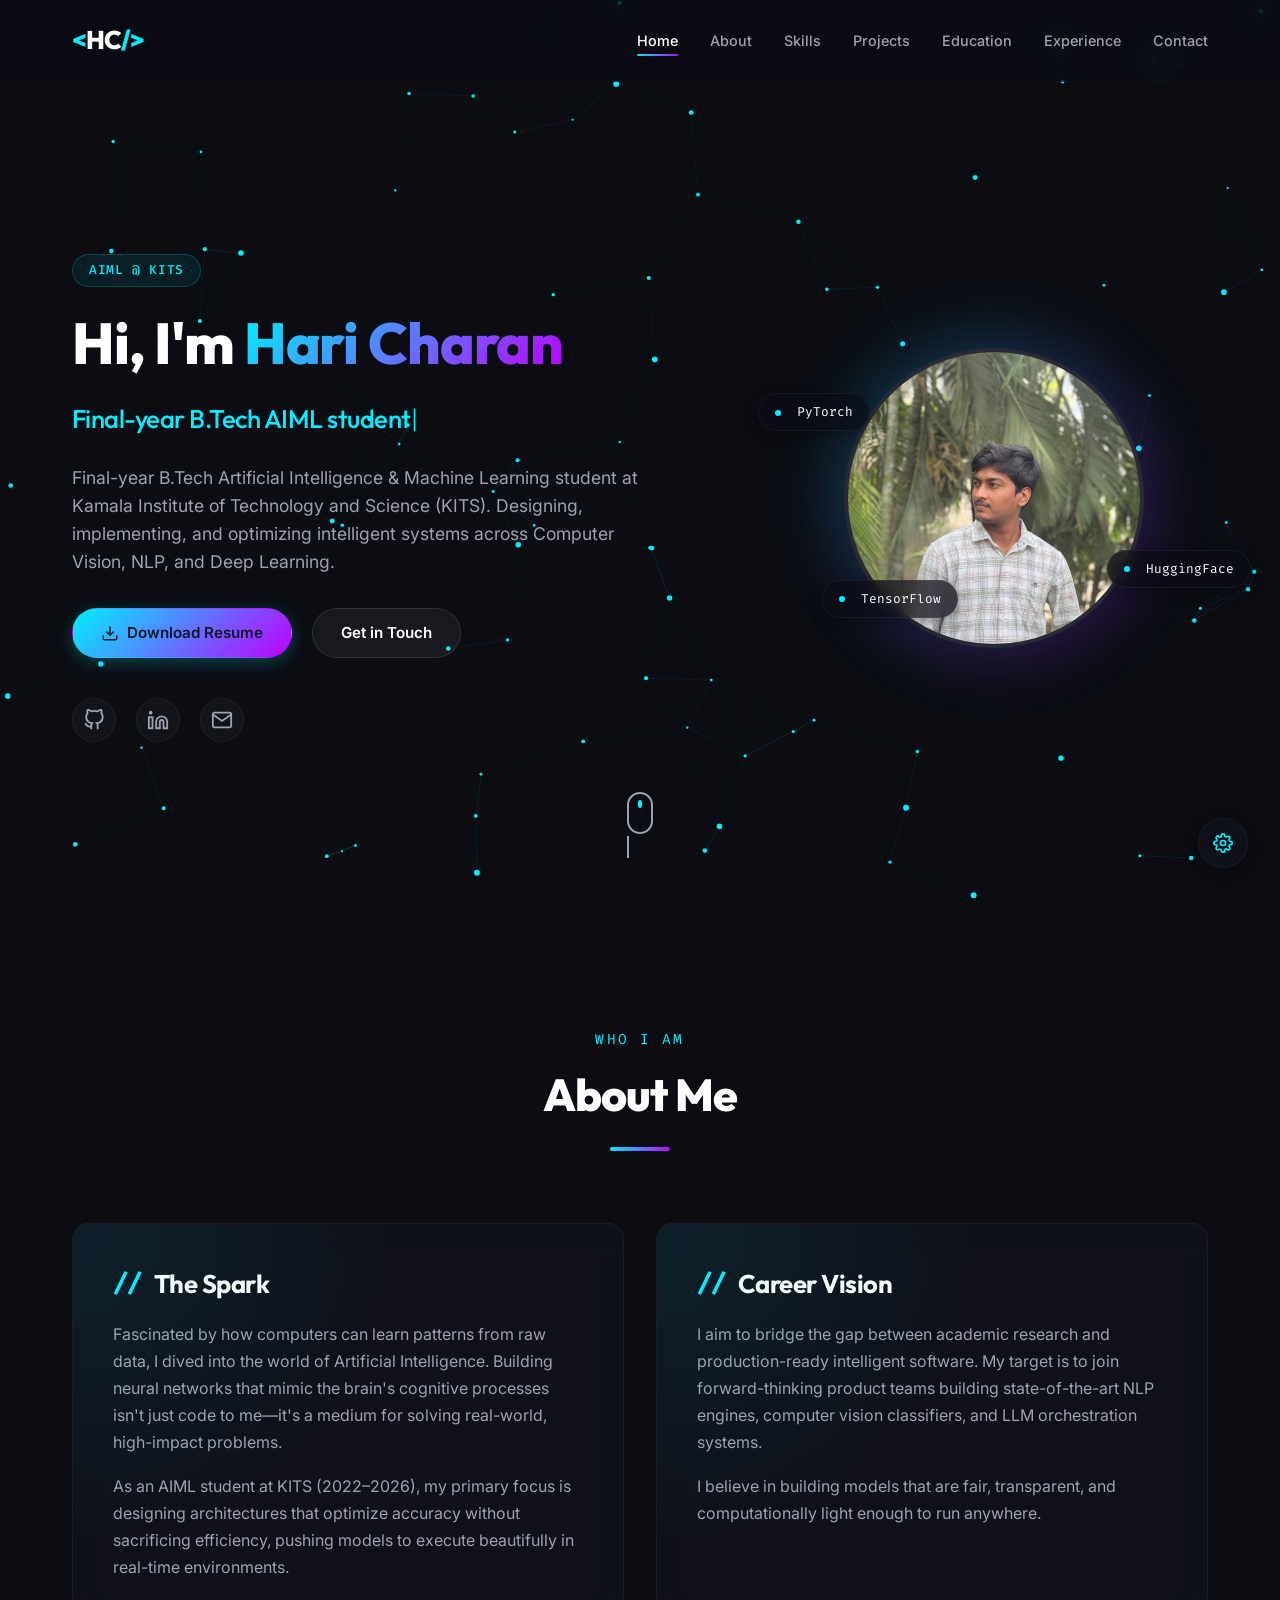
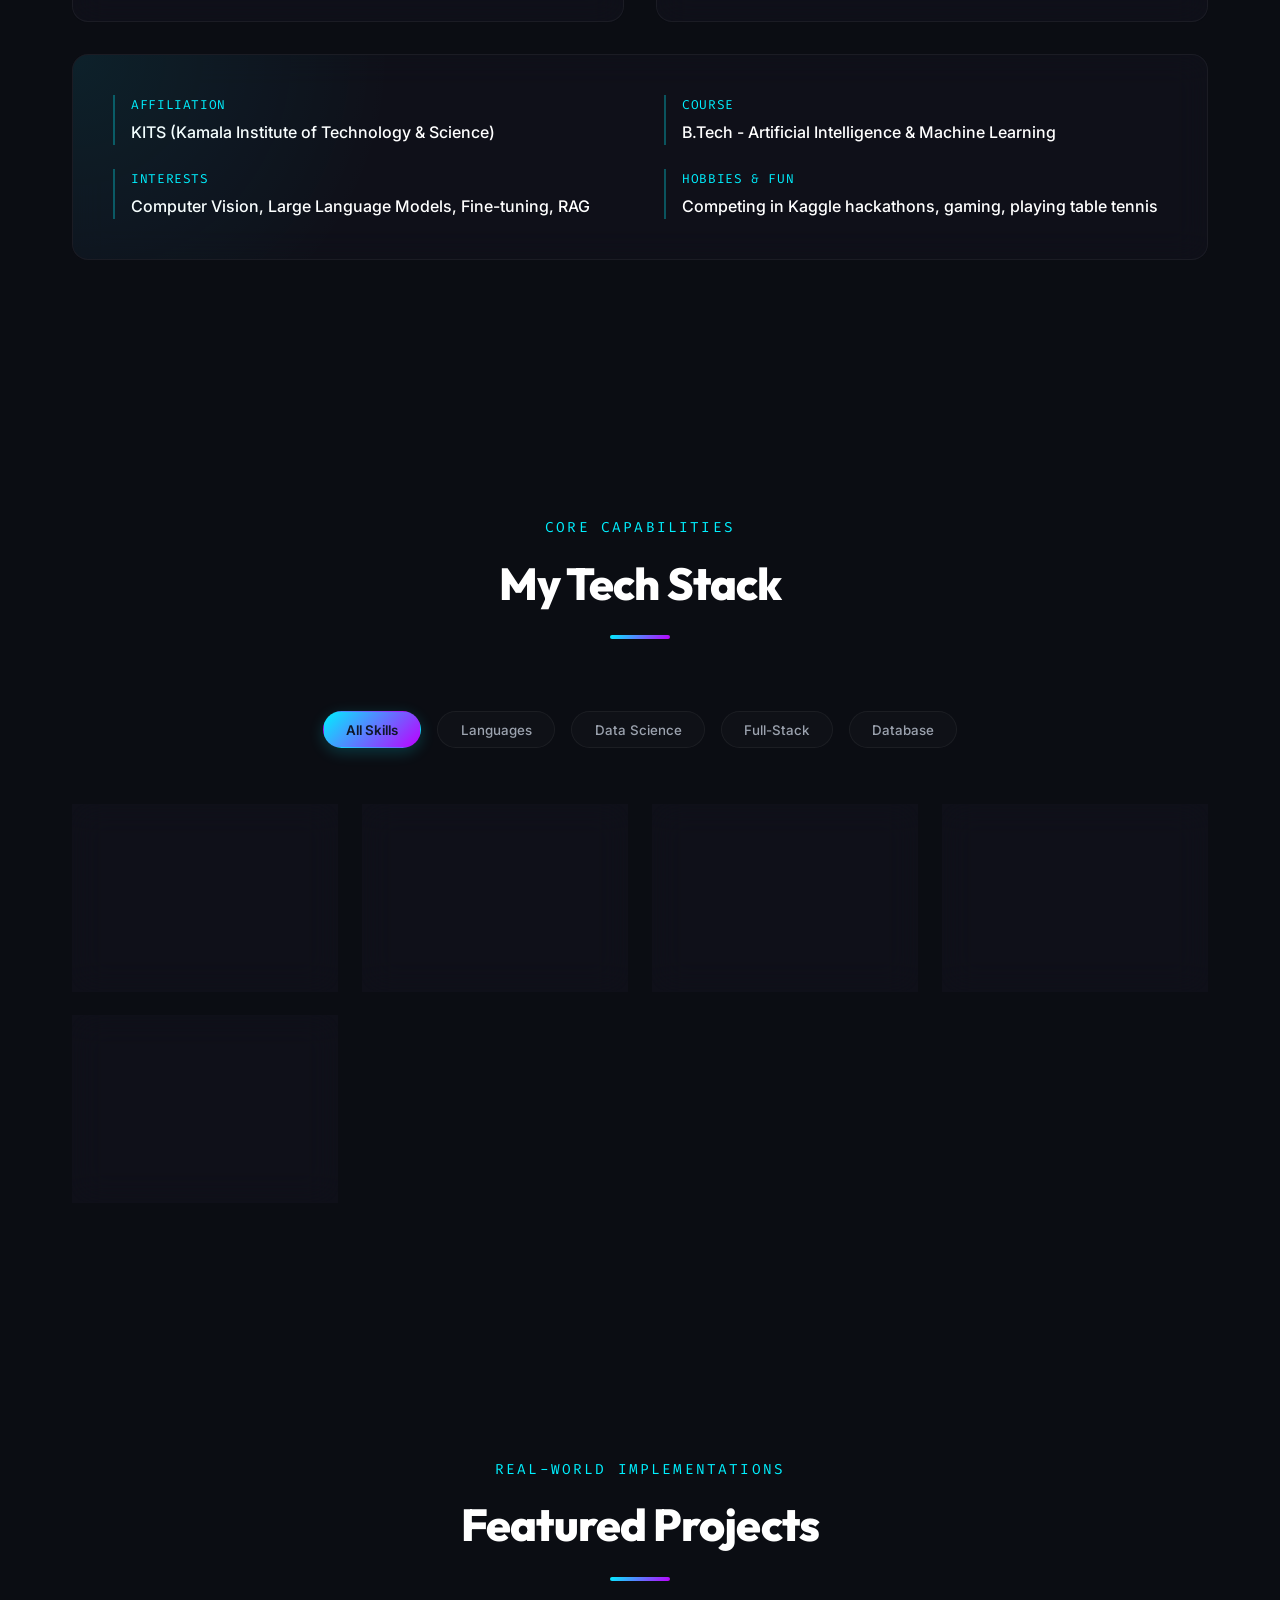
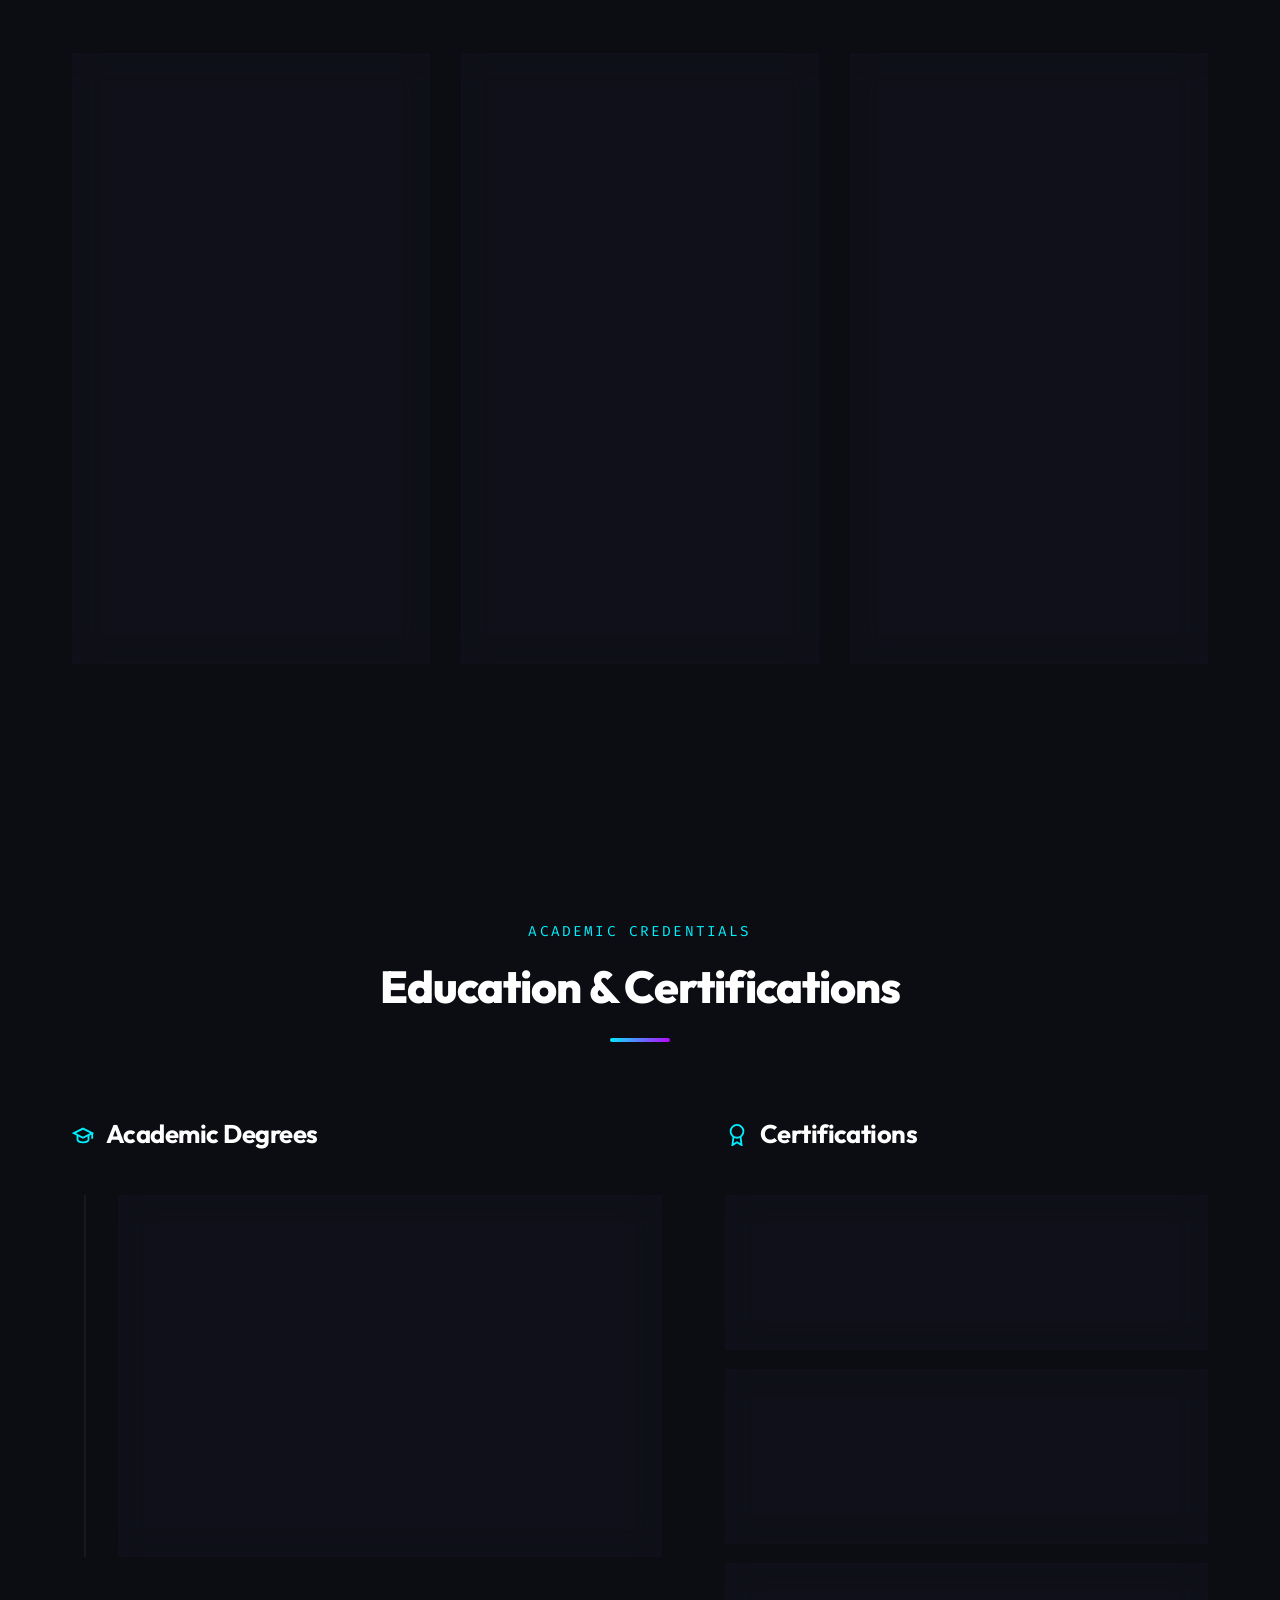
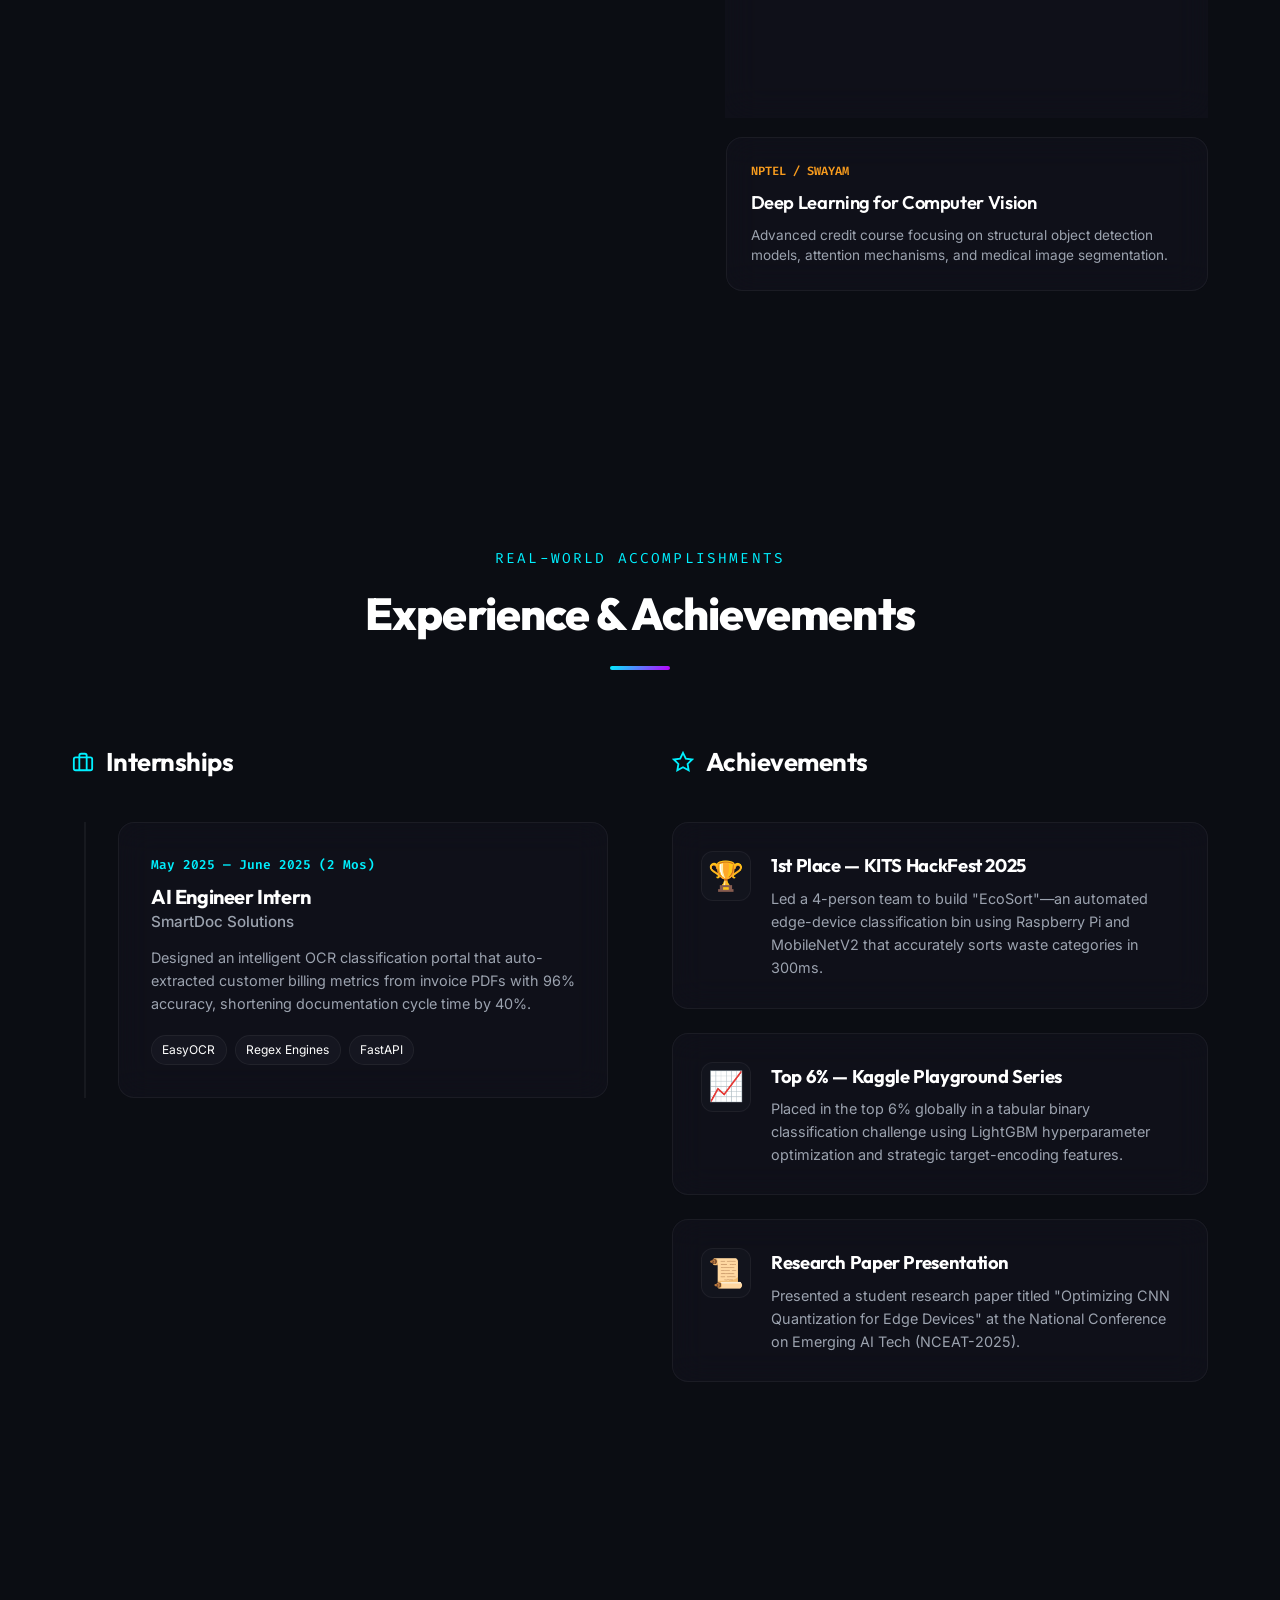
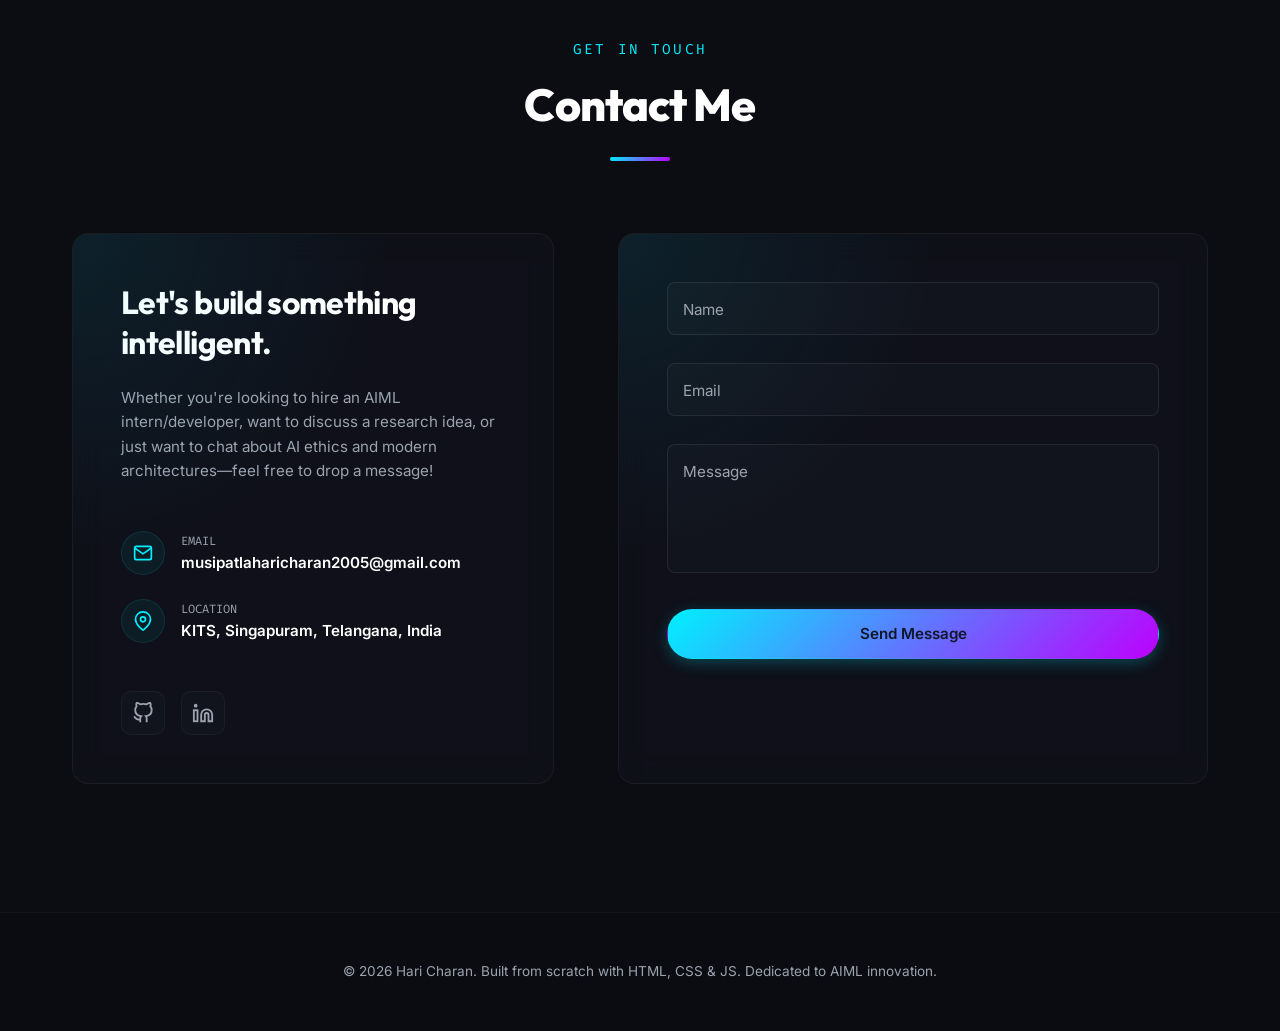
==== commit 5a735a91: "final commits" ====
--- a/index.html
+++ b/index.html
@@ -1,17 +1,22 @@
 <!DOCTYPE html>
 <html lang="en">
+
 <head>
     <meta charset="UTF-8">
     <meta name="viewport" content="width=device-width, initial-scale=1.0">
     <title>Hari Charan | AIML Engineer Portfolio</title>
-    <meta name="description" content="Portfolio of Hari Charan, B.Tech AIML student at KITS (2022-2026). Specialized in Machine Learning, Deep Learning, NLP, and Computer Vision.">
+    <meta name="description"
+        content="Portfolio of Hari Charan, B.Tech AIML student at KITS (2022-2026). Specialized in Machine Learning, Deep Learning, NLP, and Computer Vision.">
     <!-- Google Fonts -->
     <link rel="preconnect" href="https://fonts.googleapis.com">
     <link rel="preconnect" href="https://fonts.gstatic.com" crossorigin>
-    <link href="https://fonts.googleapis.com/css2?family=Inter:wght@300;400;500;600;700;800&family=Outfit:wght@400;500;600;700;800&family=Fira+Code:wght@400;500&display=swap" rel="stylesheet">
+    <link
+        href="https://fonts.googleapis.com/css2?family=Inter:wght@300;400;500;600;700;800&family=Outfit:wght@400;500;600;700;800&family=Fira+Code:wght@400;500&display=swap"
+        rel="stylesheet">
     <!-- CSS Stylesheet -->
     <link rel="stylesheet" href="styles.css">
 </head>
+
 <body class="theme-blue">
     <!-- Neural Network Interactive Canvas -->
     <canvas id="neuralCanvas"></canvas>
@@ -19,18 +24,24 @@
     <!-- Theme Customizer Grid (Floating) -->
     <div class="theme-customizer">
         <button class="theme-toggle-btn" aria-label="Open Theme Customizer">
-            <svg class="icon-spin" viewBox="0 0 24 24" width="20" height="20" fill="none" stroke="currentColor" stroke-width="2">
-                <path d="M12 15a3 3 0 1 0 0-6 3 3 0 0 0 0 6z"/>
-                <path d="M19.4 15a1.65 1.65 0 0 0 .33 1.82l.06.06a2 2 0 1 1-2.83 2.83l-.06-.06a1.65 1.65 0 0 0-1.82-.33 1.65 1.65 0 0 0-1 1.51V21a2 2 0 0 1-4 0v-.09A1.65 1.65 0 0 0 9 19.4a1.65 1.65 0 0 0-1.82.33l-.06.06a2 2 0 1 1-2.83-2.83l.06-.06a1.65 1.65 0 0 0 .33-1.82 1.65 1.65 0 0 0-1.51-1H3a2 2 0 0 1 0-4h.09A1.65 1.65 0 0 0 4.6 9a1.65 1.65 0 0 0-.33-1.82l-.06-.06a2 2 0 1 1 2.83-2.83l.06.06a1.65 1.65 0 0 0 1.82.33H9a1.65 1.65 0 0 0 1-1.51V3a2 2 0 0 1 4 0v.09a1.65 1.65 0 0 0 1 1.51 1.65 1.65 0 0 0 1.82-.33l.06-.06a2 2 0 1 1 2.83 2.83l-.06.06a1.65 1.65 0 0 0-.33 1.82V9a1.65 1.65 0 0 0 1.51 1H21a2 2 0 0 1 0 4h-.09a1.65 1.65 0 0 0-1.51 1z"/>
+            <svg class="icon-spin" viewBox="0 0 24 24" width="20" height="20" fill="none" stroke="currentColor"
+                stroke-width="2">
+                <path d="M12 15a3 3 0 1 0 0-6 3 3 0 0 0 0 6z" />
+                <path
+                    d="M19.4 15a1.65 1.65 0 0 0 .33 1.82l.06.06a2 2 0 1 1-2.83 2.83l-.06-.06a1.65 1.65 0 0 0-1.82-.33 1.65 1.65 0 0 0-1 1.51V21a2 2 0 0 1-4 0v-.09A1.65 1.65 0 0 0 9 19.4a1.65 1.65 0 0 0-1.82.33l-.06.06a2 2 0 1 1-2.83-2.83l.06-.06a1.65 1.65 0 0 0 .33-1.82 1.65 1.65 0 0 0-1.51-1H3a2 2 0 0 1 0-4h.09A1.65 1.65 0 0 0 4.6 9a1.65 1.65 0 0 0-.33-1.82l-.06-.06a2 2 0 1 1 2.83-2.83l.06.06a1.65 1.65 0 0 0 1.82.33H9a1.65 1.65 0 0 0 1-1.51V3a2 2 0 0 1 4 0v.09a1.65 1.65 0 0 0 1 1.51 1.65 1.65 0 0 0 1.82-.33l.06-.06a2 2 0 1 1 2.83 2.83l-.06.06a1.65 1.65 0 0 0-.33 1.82V9a1.65 1.65 0 0 0 1.51 1H21a2 2 0 0 1 0 4h-.09a1.65 1.65 0 0 0-1.51 1z" />
             </svg>
         </button>
         <div class="theme-options">
             <span class="theme-title">Theme Accent</span>
             <div class="color-options">
-                <button class="color-btn active" data-theme="theme-blue" style="background: #00f0ff;" title="Cyan Edge"></button>
-                <button class="color-btn" data-theme="theme-purple" style="background: #bd00ff;" title="Neon Violet"></button>
-                <button class="color-btn" data-theme="theme-emerald" style="background: #00ff87;" title="Matrix Green"></button>
-                <button class="color-btn" data-theme="theme-coral" style="background: #ff5e62;" title="Cyber Coral"></button>
+                <button class="color-btn active" data-theme="theme-blue" style="background: #00f0ff;"
+                    title="Cyan Edge"></button>
+                <button class="color-btn" data-theme="theme-purple" style="background: #bd00ff;"
+                    title="Neon Violet"></button>
+                <button class="color-btn" data-theme="theme-emerald" style="background: #00ff87;"
+                    title="Matrix Green"></button>
+                <button class="color-btn" data-theme="theme-coral" style="background: #ff5e62;"
+                    title="Cyber Coral"></button>
             </div>
         </div>
     </div>
@@ -73,36 +84,47 @@
                             <span id="typed-text"></span><span class="typed-cursor">|</span>
                         </h2>
                         <p class="hero-description">
-                            Final-year B.Tech Artificial Intelligence & Machine Learning student at Kamala Institute of Technology and Science (KITS). Designing, implementing, and optimizing intelligent systems across Computer Vision, NLP, and Deep Learning.
+                            Final-year B.Tech Artificial Intelligence & Machine Learning student at Kamala Institute of
+                            Technology and Science (KITS). Designing, implementing, and optimizing intelligent systems
+                            across Computer Vision, NLP, and Deep Learning.
                         </p>
                         <div class="hero-cta-buttons">
                             <a href="resume.pdf" class="btn btn-primary" download>
-                                <svg viewBox="0 0 24 24" width="18" height="18" fill="none" stroke="currentColor" stroke-width="2" class="btn-icon">
-                                    <path d="M21 15v4a2 2 0 0 1-2 2H5a2 2 0 0 1-2-2v-4"/>
-                                    <polyline points="7 10 12 15 17 10"/>
-                                    <line x1="12" y1="15" x2="12" y2="3"/>
+                                <svg viewBox="0 0 24 24" width="18" height="18" fill="none" stroke="currentColor"
+                                    stroke-width="2" class="btn-icon">
+                                    <path d="M21 15v4a2 2 0 0 1-2 2H5a2 2 0 0 1-2-2v-4" />
+                                    <polyline points="7 10 12 15 17 10" />
+                                    <line x1="12" y1="15" x2="12" y2="3" />
                                 </svg>
                                 Download Resume
                             </a>
                             <a href="#contact" class="btn btn-secondary">Get in Touch</a>
                         </div>
                         <div class="social-links-container">
-                            <a href="https://github.com/musipatlaharicharan?tab=repositories" target="_blank" rel="noopener noreferrer" class="social-icon" aria-label="GitHub">
-                                <svg viewBox="0 0 24 24" width="22" height="22" fill="none" stroke="currentColor" stroke-width="2">
-                                    <path d="M9 19c-5 1.5-5-2.5-7-3m14 6v-3.87a3.37 3.37 0 0 0-.94-2.61c3.14-.35 6.44-1.54 6.44-7A5.44 5.44 0 0 0 20 4.77 5.07 5.07 0 0 0 19.91 1S18.73.65 16 2.48a13.38 13.38 0 0 0-7 0C6.27.65 5.09 1 5.09 1A5.07 5.07 0 0 0 5 4.77a5.44 5.44 0 0 0-1.5 3.78c0 5.42 3.3 6.61 6.44 7A3.37 3.37 0 0 0 9 18.13V22"/>
+                            <a href="https://github.com/musipatlaharicharan?tab=repositories" target="_blank"
+                                rel="noopener noreferrer" class="social-icon" aria-label="GitHub">
+                                <svg viewBox="0 0 24 24" width="22" height="22" fill="none" stroke="currentColor"
+                                    stroke-width="2">
+                                    <path
+                                        d="M9 19c-5 1.5-5-2.5-7-3m14 6v-3.87a3.37 3.37 0 0 0-.94-2.61c3.14-.35 6.44-1.54 6.44-7A5.44 5.44 0 0 0 20 4.77 5.07 5.07 0 0 0 19.91 1S18.73.65 16 2.48a13.38 13.38 0 0 0-7 0C6.27.65 5.09 1 5.09 1A5.07 5.07 0 0 0 5 4.77a5.44 5.44 0 0 0-1.5 3.78c0 5.42 3.3 6.61 6.44 7A3.37 3.37 0 0 0 9 18.13V22" />
                                 </svg>
                             </a>
-                            <a href="https://linkedin.com" target="_blank" rel="noopener noreferrer" class="social-icon" aria-label="LinkedIn">
-                                <svg viewBox="0 0 24 24" width="22" height="22" fill="none" stroke="currentColor" stroke-width="2">
-                                    <path d="M16 8a6 6 0 0 1 6 6v7h-4v-7a2 2 0 0 0-2-2 2 2 0 0 0-2 2v7h-4v-7a6 6 0 0 1 6-6z"/>
-                                    <rect x="2" y="9" width="4" height="12"/>
-                                    <circle cx="4" cy="4" stroke="none" fill="currentColor" r="2"/>
+                            <a href="https://www.linkedin.com/in/hari-charan-musipatla-8802612b7" target="_blank" rel="noopener noreferrer" class="social-icon"
+                                aria-label="LinkedIn">
+                                <svg viewBox="0 0 24 24" width="22" height="22" fill="none" stroke="currentColor"
+                                    stroke-width="2">
+                                    <path
+                                        d="M16 8a6 6 0 0 1 6 6v7h-4v-7a2 2 0 0 0-2-2 2 2 0 0 0-2 2v7h-4v-7a6 6 0 0 1 6-6z" />
+                                    <rect x="2" y="9" width="4" height="12" />
+                                    <circle cx="4" cy="4" stroke="none" fill="currentColor" r="2" />
                                 </svg>
                             </a>
                             <a href="mailto:musipatlaharicharan2005@gmail.com" class="social-icon" aria-label="Email">
-                                <svg viewBox="0 0 24 24" width="22" height="22" fill="none" stroke="currentColor" stroke-width="2">
-                                    <path d="M4 4h16c1.1 0 2 .9 2 2v12c0 1.1-.9 2-2 2H4c-1.1 0-2-.9-2-2V6c0-1.1.9-2 2-2z"/>
-                                    <polyline points="22,6 12,13 2,6"/>
+                                <svg viewBox="0 0 24 24" width="22" height="22" fill="none" stroke="currentColor"
+                                    stroke-width="2">
+                                    <path
+                                        d="M4 4h16c1.1 0 2 .9 2 2v12c0 1.1-.9 2-2 2H4c-1.1 0-2-.9-2-2V6c0-1.1.9-2 2-2z" />
+                                    <polyline points="22,6 12,13 2,6" />
                                 </svg>
                             </a>
                         </div>
@@ -146,14 +168,21 @@
                     <div class="about-card intro-card glass">
                         <div class="card-glow"></div>
                         <h3>The Spark</h3>
-                        <p>Fascinated by how computers can learn patterns from raw data, I dived into the world of Artificial Intelligence. Building neural networks that mimic the brain's cognitive processes isn't just code to me—it's a medium for solving real-world, high-impact problems.</p>
-                        <p>As an AIML student at KITS (2022–2026), my primary focus is designing architectures that optimize accuracy without sacrificing efficiency, pushing models to execute beautifully in real-time environments.</p>
+                        <p>Fascinated by how computers can learn patterns from raw data, I dived into the world of
+                            Artificial Intelligence. Building neural networks that mimic the brain's cognitive processes
+                            isn't just code to me—it's a medium for solving real-world, high-impact problems.</p>
+                        <p>As an AIML student at KITS (2022–2026), my primary focus is designing architectures that
+                            optimize accuracy without sacrificing efficiency, pushing models to execute beautifully in
+                            real-time environments.</p>
                     </div>
                     <div class="about-card goal-card glass">
                         <div class="card-glow"></div>
                         <h3>Career Vision</h3>
-                        <p>I aim to bridge the gap between academic research and production-ready intelligent software. My target is to join forward-thinking product teams building state-of-the-art NLP engines, computer vision classifiers, and LLM orchestration systems.</p>
-                        <p>I believe in building models that are fair, transparent, and computationally light enough to run anywhere.</p>
+                        <p>I aim to bridge the gap between academic research and production-ready intelligent software.
+                            My target is to join forward-thinking product teams building state-of-the-art NLP engines,
+                            computer vision classifiers, and LLM orchestration systems.</p>
+                        <p>I believe in building models that are fair, transparent, and computationally light enough to
+                            run anywhere.</p>
                     </div>
                     <div class="about-details-card glass">
                         <div class="card-glow"></div>
@@ -188,132 +217,74 @@
                     <h2 class="section-title">My Tech Stack</h2>
                     <div class="underline"></div>
                 </div>
-
                 <!-- Skill Filter Tabs -->
                 <div class="skill-tabs">
                     <button class="skill-tab-btn active" data-category="all">All Skills</button>
                     <button class="skill-tab-btn" data-category="languages">Languages</button>
-                    <button class="skill-tab-btn" data-category="ml-dl">ML & Deep Learning</button>
-                    <button class="skill-tab-btn" data-category="nlp">NLP & LLMs</button>
-                    <button class="skill-tab-btn" data-category="tools">Tools & Env</button>
-                    <button class="skill-tab-btn" data-category="cloud">Cloud Basics</button>
+                    <button class="skill-tab-btn" data-category="data-science">Data Science</button>
+                    <button class="skill-tab-btn" data-category="fullstack">Full-Stack</button>
+                    <button class="skill-tab-btn" data-category="database">Database</button>
                 </div>
 
                 <!-- Skills Grid -->
                 <div class="skills-grid" id="skills-grid">
-                    <!-- Languages -->
+                    <!-- Python -->
                     <div class="skill-card glass" data-category="languages">
                         <div class="skill-icon-wrapper">
                             <span class="skill-logo python-logo">Py</span>
                         </div>
                         <h4 class="skill-name">Python</h4>
                         <span class="skill-level">Advanced</span>
-                        <div class="skill-bar-bg"><div class="skill-bar-fill" style="width: 95%;"></div></div>
-                    </div>
+                        <div class="skill-bar-bg">
+                            <div class="skill-bar-fill" style="width: 95%;"></div>
+                        </div>
+                    </div>
+                    <!-- Java -->
                     <div class="skill-card glass" data-category="languages">
                         <div class="skill-icon-wrapper">
-                            <span class="skill-logo cpp-logo">C++</span>
-                        </div>
-                        <h4 class="skill-name">C++</h4>
-                        <span class="skill-level">Intermediate</span>
-                        <div class="skill-bar-bg"><div class="skill-bar-fill" style="width: 80%;"></div></div>
-                    </div>
-                    <div class="skill-card glass" data-category="languages">
+                            <span class="skill-logo cpp-logo">Jv</span>
+                        </div>
+                        <h4 class="skill-name">Java</h4>
+                        <span class="skill-level">Proficient</span>
+                        <div class="skill-bar-bg">
+                            <div class="skill-bar-fill" style="width: 80%;"></div>
+                        </div>
+                    </div>
+                    <!-- Data Science -->
+                    <div class="skill-card glass" data-category="data-science">
                         <div class="skill-icon-wrapper">
-                            <span class="skill-logo sql-logo">SQL</span>
-                        </div>
-                        <h4 class="skill-name">SQL</h4>
+                            <span class="skill-logo sklearn-logo">DS</span>
+                        </div>
+                        <h4 class="skill-name">Data Science</h4>
+                        <span class="skill-level">Advanced</span>
+                        <div class="skill-bar-bg">
+                            <div class="skill-bar-fill" style="width: 90%;"></div>
+                        </div>
+                    </div>
+                    <!-- Full Stack Bootcamp -->
+                    <div class="skill-card glass" data-category="fullstack">
+                        <div class="skill-icon-wrapper">
+                            <span class="skill-logo html-logo">FS</span>
+                        </div>
+                        <h4 class="skill-name">Full Stack Bootcamp</h4>
                         <span class="skill-level">Proficient</span>
-                        <div class="skill-bar-bg"><div class="skill-bar-fill" style="width: 85%;"></div></div>
-                    </div>
-
-                    <!-- ML & DL -->
-                    <div class="skill-card glass" data-category="ml-dl">
+                        <div class="skill-bar-bg">
+                            <div class="skill-bar-fill" style="width: 82%;"></div>
+                        </div>
+                    </div>
+
+                    <!-- MySQL -->
+                    <div class="skill-card glass" data-category="database">
                         <div class="skill-icon-wrapper">
-                            <span class="skill-logo pytorch-logo">Pt</span>
-                        </div>
-                        <h4 class="skill-name">PyTorch</h4>
-                        <span class="skill-level">Advanced</span>
-                        <div class="skill-bar-bg"><div class="skill-bar-fill" style="width: 90%;"></div></div>
-                    </div>
-                    <div class="skill-card glass" data-category="ml-dl">
-                        <div class="skill-icon-wrapper">
-                            <span class="skill-logo tf-logo">Tf</span>
-                        </div>
-                        <h4 class="skill-name">TensorFlow</h4>
+                            <span class="skill-logo sql-logo">My</span>
+                        </div>
+                        <h4 class="skill-name">MySQL</h4>
                         <span class="skill-level">Proficient</span>
-                        <div class="skill-bar-bg"><div class="skill-bar-fill" style="width: 82%;"></div></div>
-                    </div>
-                    <div class="skill-card glass" data-category="ml-dl">
-                        <div class="skill-icon-wrapper">
-                            <span class="skill-logo sklearn-logo">Sk</span>
-                        </div>
-                        <h4 class="skill-name">Scikit-learn</h4>
-                        <span class="skill-level">Advanced</span>
-                        <div class="skill-bar-bg"><div class="skill-bar-fill" style="width: 92%;"></div></div>
-                    </div>
-
-                    <!-- NLP -->
-                    <div class="skill-card glass" data-category="nlp">
-                        <div class="skill-icon-wrapper">
-                            <span class="skill-logo hf-logo">Hf</span>
-                        </div>
-                        <h4 class="skill-name">HuggingFace</h4>
-                        <span class="skill-level">Advanced</span>
-                        <div class="skill-bar-bg"><div class="skill-bar-fill" style="width: 88%;"></div></div>
-                    </div>
-                    <div class="skill-card glass" data-category="nlp">
-                        <div class="skill-icon-wrapper">
-                            <span class="skill-logo nltk-logo">Nl</span>
-                        </div>
-                        <h4 class="skill-name">NLTK / SpaCy</h4>
-                        <span class="skill-level">Proficient</span>
-                        <div class="skill-bar-bg"><div class="skill-bar-fill" style="width: 85%;"></div></div>
-                    </div>
-
-                    <!-- Tools & Env -->
-                    <div class="skill-card glass" data-category="tools">
-                        <div class="skill-icon-wrapper">
-                            <span class="skill-logo git-logo">Git</span>
-                        </div>
-                        <h4 class="skill-name">Git / GitHub</h4>
-                        <span class="skill-level">Advanced</span>
-                        <div class="skill-bar-bg"><div class="skill-bar-fill" style="width: 90%;"></div></div>
-                    </div>
-                    <div class="skill-card glass" data-category="tools">
-                        <div class="skill-icon-wrapper">
-                            <span class="skill-logo docker-logo">Dk</span>
-                        </div>
-                        <h4 class="skill-name">Docker</h4>
-                        <span class="skill-level">Intermediate</span>
-                        <div class="skill-bar-bg"><div class="skill-bar-fill" style="width: 75%;"></div></div>
-                    </div>
-                    <div class="skill-card glass" data-category="tools">
-                        <div class="skill-icon-wrapper">
-                            <span class="skill-logo jupyter-logo">Jp</span>
-                        </div>
-                        <h4 class="skill-name">Jupyter Labs</h4>
-                        <span class="skill-level">Advanced</span>
-                        <div class="skill-bar-bg"><div class="skill-bar-fill" style="width: 95%;"></div></div>
-                    </div>
-
-                    <!-- Cloud Basics -->
-                    <div class="skill-card glass" data-category="cloud">
-                        <div class="skill-icon-wrapper">
-                            <span class="skill-logo aws-logo">Aw</span>
-                        </div>
-                        <h4 class="skill-name">AWS Basics</h4>
-                        <span class="skill-level">Basic</span>
-                        <div class="skill-bar-bg"><div class="skill-bar-fill" style="width: 60%;"></div></div>
-                    </div>
-                    <div class="skill-card glass" data-category="cloud">
-                        <div class="skill-icon-wrapper">
-                            <span class="skill-logo gcp-logo">Gc</span>
-                        </div>
-                        <h4 class="skill-name">GCP Cloud</h4>
-                        <span class="skill-level">Basic</span>
-                        <div class="skill-bar-bg"><div class="skill-bar-fill" style="width: 65%;"></div></div>
-                    </div>
+                        <div class="skill-bar-bg">
+                            <div class="skill-bar-fill" style="width: 85%;"></div>
+                        </div>
+                    </div>
+
                 </div>
             </div>
         </section>
@@ -333,8 +304,9 @@
                         <div class="project-badge">98.4% Accuracy</div>
                         <div class="project-content">
                             <h3 class="project-title">NeuroScan</h3>
-                            <p class="project-tagline">Deep Learning pipeline for automated brain tumor classification from MRI scans.</p>
-                            
+                            <p class="project-tagline">Deep Learning pipeline for automated brain tumor classification
+                                from MRI scans.</p>
+
                             <div class="project-metric-highlight">
                                 <span class="m-label">Task:</span>
                                 <span class="m-val">Multi-class Image Classification</span>
@@ -343,11 +315,13 @@
                             <div class="project-quick-specs">
                                 <div class="spec-item">
                                     <span class="spec-title">Problem</span>
-                                    <span class="spec-desc">Manual MRI reading is slow, leading to diagnosis delays.</span>
+                                    <span class="spec-desc">Manual MRI reading is slow, leading to diagnosis
+                                        delays.</span>
                                 </div>
                                 <div class="spec-item">
                                     <span class="spec-title">Solution</span>
-                                    <span class="spec-desc">CNN-based Transfer Learning model utilizing ResNet-50.</span>
+                                    <span class="spec-desc">CNN-based Transfer Learning model utilizing
+                                        ResNet-50.</span>
                                 </div>
                             </div>
 
@@ -357,12 +331,15 @@
                                 <span class="badge">OpenCV</span>
                                 <span class="badge">Python</span>
                             </div>
-                            
+
                             <div class="project-links">
                                 <button class="btn btn-sm btn-outline open-modal-btn">Read Case Study</button>
-                                <a href="https://github.com/musipatlaharicharan?tab=repositories" target="_blank" rel="noopener noreferrer" class="link-github" aria-label="GitHub Repository">
-                                    <svg viewBox="0 0 24 24" width="20" height="20" fill="none" stroke="currentColor" stroke-width="2">
-                                        <path d="M9 19c-5 1.5-5-2.5-7-3m14 6v-3.87a3.37 3.37 0 0 0-.94-2.61c3.14-.35 6.44-1.54 6.44-7A5.44 5.44 0 0 0 20 4.77 5.07 5.07 0 0 0 19.91 1S18.73.65 16 2.48a13.38 13.38 0 0 0-7 0C6.27.65 5.09 1 5.09 1A5.07 5.07 0 0 0 5 4.77a5.44 5.44 0 0 0-1.5 3.78c0 5.42 3.3 6.61 6.44 7A3.37 3.37 0 0 0 9 18.13V22"/>
+                                <a href="https://github.com/musipatlaharicharan?tab=repositories" target="_blank"
+                                    rel="noopener noreferrer" class="link-github" aria-label="GitHub Repository">
+                                    <svg viewBox="0 0 24 24" width="20" height="20" fill="none" stroke="currentColor"
+                                        stroke-width="2">
+                                        <path
+                                            d="M9 19c-5 1.5-5-2.5-7-3m14 6v-3.87a3.37 3.37 0 0 0-.94-2.61c3.14-.35 6.44-1.54 6.44-7A5.44 5.44 0 0 0 20 4.77 5.07 5.07 0 0 0 19.91 1S18.73.65 16 2.48a13.38 13.38 0 0 0-7 0C6.27.65 5.09 1 5.09 1A5.07 5.07 0 0 0 5 4.77a5.44 5.44 0 0 0-1.5 3.78c0 5.42 3.3 6.61 6.44 7A3.37 3.37 0 0 0 9 18.13V22" />
                                     </svg>
                                 </a>
                             </div>
@@ -374,8 +351,9 @@
                         <div class="project-badge">120ms Latency</div>
                         <div class="project-content">
                             <h3 class="project-title">KITS-Bot</h3>
-                            <p class="project-tagline">Intelligent campus assistant utilizing Retrieval-Augmented Generation (RAG) for student queries.</p>
-                            
+                            <p class="project-tagline">Intelligent campus assistant utilizing Retrieval-Augmented
+                                Generation (RAG) for student queries.</p>
+
                             <div class="project-metric-highlight">
                                 <span class="m-label">Task:</span>
                                 <span class="m-val">RAG Question-Answering</span>
@@ -384,11 +362,13 @@
                             <div class="project-quick-specs">
                                 <div class="spec-item">
                                     <span class="spec-title">Problem</span>
-                                    <span class="spec-desc">Students struggle to locate official academic guidelines quickly.</span>
+                                    <span class="spec-desc">Students struggle to locate official academic guidelines
+                                        quickly.</span>
                                 </div>
                                 <div class="spec-item">
                                     <span class="spec-title">Solution</span>
-                                    <span class="spec-desc">FAISS vector database with Llama-3-8B and HuggingFace API.</span>
+                                    <span class="spec-desc">FAISS vector database with Llama-3-8B and HuggingFace
+                                        API.</span>
                                 </div>
                             </div>
 
@@ -398,12 +378,15 @@
                                 <span class="badge">FAISS</span>
                                 <span class="badge">HuggingFace</span>
                             </div>
-                            
+
                             <div class="project-links">
                                 <button class="btn btn-sm btn-outline open-modal-btn">Read Case Study</button>
-                                <a href="https://github.com/musipatlaharicharan?tab=repositories" target="_blank" rel="noopener noreferrer" class="link-github" aria-label="GitHub Repository">
-                                    <svg viewBox="0 0 24 24" width="20" height="20" fill="none" stroke="currentColor" stroke-width="2">
-                                        <path d="M9 19c-5 1.5-5-2.5-7-3m14 6v-3.87a3.37 3.37 0 0 0-.94-2.61c3.14-.35 6.44-1.54 6.44-7A5.44 5.44 0 0 0 20 4.77 5.07 5.07 0 0 0 19.91 1S18.73.65 16 2.48a13.38 13.38 0 0 0-7 0C6.27.65 5.09 1 5.09 1A5.07 5.07 0 0 0 5 4.77a5.44 5.44 0 0 0-1.5 3.78c0 5.42 3.3 6.61 6.44 7A3.37 3.37 0 0 0 9 18.13V22"/>
+                                <a href="https://github.com/musipatlaharicharan?tab=repositories" target="_blank"
+                                    rel="noopener noreferrer" class="link-github" aria-label="GitHub Repository">
+                                    <svg viewBox="0 0 24 24" width="20" height="20" fill="none" stroke="currentColor"
+                                        stroke-width="2">
+                                        <path
+                                            d="M9 19c-5 1.5-5-2.5-7-3m14 6v-3.87a3.37 3.37 0 0 0-.94-2.61c3.14-.35 6.44-1.54 6.44-7A5.44 5.44 0 0 0 20 4.77 5.07 5.07 0 0 0 19.91 1S18.73.65 16 2.48a13.38 13.38 0 0 0-7 0C6.27.65 5.09 1 5.09 1A5.07 5.07 0 0 0 5 4.77a5.44 5.44 0 0 0-1.5 3.78c0 5.42 3.3 6.61 6.44 7A3.37 3.37 0 0 0 9 18.13V22" />
                                     </svg>
                                 </a>
                             </div>
@@ -415,8 +398,9 @@
                         <div class="project-badge">45 FPS Inference</div>
                         <div class="project-content">
                             <h3 class="project-title">AeroDetect</h3>
-                            <p class="project-tagline">Real-time lightweight object detection system designed for drone-mounted cameras.</p>
-                            
+                            <p class="project-tagline">Real-time lightweight object detection system designed for
+                                drone-mounted cameras.</p>
+
                             <div class="project-metric-highlight">
                                 <span class="m-label">Task:</span>
                                 <span class="m-val">Real-time Object Detection</span>
@@ -425,11 +409,13 @@
                             <div class="project-quick-specs">
                                 <div class="spec-item">
                                     <span class="spec-title">Problem</span>
-                                    <span class="spec-desc">Heavy detection models lag and drain drone batteries rapidly.</span>
+                                    <span class="spec-desc">Heavy detection models lag and drain drone batteries
+                                        rapidly.</span>
                                 </div>
                                 <div class="spec-item">
                                     <span class="spec-title">Solution</span>
-                                    <span class="spec-desc">Fine-tuned YOLOv8-nano exported to ONNX Runtime engine.</span>
+                                    <span class="spec-desc">Fine-tuned YOLOv8-nano exported to ONNX Runtime
+                                        engine.</span>
                                 </div>
                             </div>
 
@@ -439,12 +425,15 @@
                                 <span class="badge">OpenCV</span>
                                 <span class="badge">Python</span>
                             </div>
-                            
+
                             <div class="project-links">
                                 <button class="btn btn-sm btn-outline open-modal-btn">Read Case Study</button>
-                                <a href="https://github.com/musipatlaharicharan?tab=repositories" target="_blank" rel="noopener noreferrer" class="link-github" aria-label="GitHub Repository">
-                                    <svg viewBox="0 0 24 24" width="20" height="20" fill="none" stroke="currentColor" stroke-width="2">
-                                        <path d="M9 19c-5 1.5-5-2.5-7-3m14 6v-3.87a3.37 3.37 0 0 0-.94-2.61c3.14-.35 6.44-1.54 6.44-7A5.44 5.44 0 0 0 20 4.77 5.07 5.07 0 0 0 19.91 1S18.73.65 16 2.48a13.38 13.38 0 0 0-7 0C6.27.65 5.09 1 5.09 1A5.07 5.07 0 0 0 5 4.77a5.44 5.44 0 0 0-1.5 3.78c0 5.42 3.3 6.61 6.44 7A3.37 3.37 0 0 0 9 18.13V22"/>
+                                <a href="https://github.com/musipatlaharicharan?tab=repositories" target="_blank"
+                                    rel="noopener noreferrer" class="link-github" aria-label="GitHub Repository">
+                                    <svg viewBox="0 0 24 24" width="20" height="20" fill="none" stroke="currentColor"
+                                        stroke-width="2">
+                                        <path
+                                            d="M9 19c-5 1.5-5-2.5-7-3m14 6v-3.87a3.37 3.37 0 0 0-.94-2.61c3.14-.35 6.44-1.54 6.44-7A5.44 5.44 0 0 0 20 4.77 5.07 5.07 0 0 0 19.91 1S18.73.65 16 2.48a13.38 13.38 0 0 0-7 0C6.27.65 5.09 1 5.09 1A5.07 5.07 0 0 0 5 4.77a5.44 5.44 0 0 0-1.5 3.78c0 5.42 3.3 6.61 6.44 7A3.37 3.37 0 0 0 9 18.13V22" />
                                     </svg>
                                 </a>
                             </div>
@@ -467,9 +456,10 @@
                     <!-- Left Column: Academic Background -->
                     <div class="timeline-column">
                         <h3 class="column-title">
-                            <svg viewBox="0 0 24 24" width="22" height="22" fill="none" stroke="currentColor" stroke-width="2" class="title-svg-icon">
-                                <path d="M22 10v6M2 10l10-5 10 5-10 5z"/>
-                                <path d="M6 12v5c0 2 2 3 6 3s6-1 6-3v-5"/>
+                            <svg viewBox="0 0 24 24" width="22" height="22" fill="none" stroke="currentColor"
+                                stroke-width="2" class="title-svg-icon">
+                                <path d="M22 10v6M2 10l10-5 10 5-10 5z" />
+                                <path d="M6 12v5c0 2 2 3 6 3s6-1 6-3v-5" />
                             </svg>
                             Academic Degrees
                         </h3>
@@ -482,7 +472,9 @@
                                 <div class="timeline-gpa">
                                     <strong>CGPA:</strong> 9.15 / 10.0
                                 </div>
-                                <p class="timeline-desc">Specialized curriculum focusing on Artificial Intelligence, Pattern Recognition, Deep Learning paradigms, Database Systems, and Neural Networks.</p>
+                                <p class="timeline-desc">Specialized curriculum focusing on Artificial Intelligence,
+                                    Pattern Recognition, Deep Learning paradigms, Database Systems, and Neural Networks.
+                                </p>
                                 <div class="coursework-tags">
                                     <span class="c-tag">Design of Neural Networks</span>
                                     <span class="c-tag">Natural Language Processing</span>
@@ -496,9 +488,10 @@
                     <!-- Right Column: Online Certifications -->
                     <div class="certifications-column">
                         <h3 class="column-title">
-                            <svg viewBox="0 0 24 24" width="22" height="22" fill="none" stroke="currentColor" stroke-width="2" class="title-svg-icon">
-                                <circle cx="12" cy="8" r="7"/>
-                                <polyline points="8.21 13.89 7 23 12 20 17 23 15.79 13.88"/>
+                            <svg viewBox="0 0 24 24" width="22" height="22" fill="none" stroke="currentColor"
+                                stroke-width="2" class="title-svg-icon">
+                                <circle cx="12" cy="8" r="7" />
+                                <polyline points="8.21 13.89 7 23 12 20 17 23 15.79 13.88" />
                             </svg>
                             Certifications
                         </h3>
@@ -506,22 +499,27 @@
                             <div class="cert-card glass">
                                 <div class="cert-provider google">Google Cloud</div>
                                 <h4 class="cert-name">Google TensorFlow Developer</h4>
-                                <p class="cert-desc">Validated skills in building and training models with TensorFlow, computer vision pipelines, and sequential NLP structures.</p>
+                                <p class="cert-desc">Validated skills in building and training models with TensorFlow,
+                                    computer vision pipelines, and sequential NLP structures.</p>
                             </div>
                             <div class="cert-card glass">
                                 <div class="cert-provider coursera">Coursera</div>
                                 <h4 class="cert-name">Deep Learning Specialization</h4>
-                                <p class="cert-desc">Issued by DeepLearning.AI. Mastered structural neural networks, hyperparameter tuning, Structuring ML projects, CNNs, and sequence models (RNNs/LSTMs).</p>
+                                <p class="cert-desc">Issued by DeepLearning.AI. Mastered structural neural networks,
+                                    hyperparameter tuning, Structuring ML projects, CNNs, and sequence models
+                                    (RNNs/LSTMs).</p>
                             </div>
                             <div class="cert-card glass">
                                 <div class="cert-provider kaggle">Kaggle</div>
                                 <h4 class="cert-name">Intermediate Machine Learning</h4>
-                                <p class="cert-desc">Covered data cleaning, categorical variables, pipeline building, pipelines optimization, and tree-based ensembles (XGBoost).</p>
+                                <p class="cert-desc">Covered data cleaning, categorical variables, pipeline building,
+                                    pipelines optimization, and tree-based ensembles (XGBoost).</p>
                             </div>
                             <div class="cert-card glass">
                                 <div class="cert-provider nptel">NPTEL / SWAYAM</div>
                                 <h4 class="cert-name">Deep Learning for Computer Vision</h4>
-                                <p class="cert-desc">Advanced credit course focusing on structural object detection models, attention mechanisms, and medical image segmentation.</p>
+                                <p class="cert-desc">Advanced credit course focusing on structural object detection
+                                    models, attention mechanisms, and medical image segmentation.</p>
                             </div>
                         </div>
                     </div>
@@ -542,9 +540,10 @@
                     <!-- Column 1: Internships & Work -->
                     <div class="exp-column">
                         <h3 class="column-title">
-                            <svg viewBox="0 0 24 24" width="22" height="22" fill="none" stroke="currentColor" stroke-width="2" class="title-svg-icon">
-                                <rect x="2" y="7" width="20" height="14" rx="2" ry="2"/>
-                                <path d="M16 21V5a2 2 0 0 0-2-2h-4a2 2 0 0 0-2 2v16"/>
+                            <svg viewBox="0 0 24 24" width="22" height="22" fill="none" stroke="currentColor"
+                                stroke-width="2" class="title-svg-icon">
+                                <rect x="2" y="7" width="20" height="14" rx="2" ry="2" />
+                                <path d="M16 21V5a2 2 0 0 0-2-2h-4a2 2 0 0 0-2 2v16" />
                             </svg>
                             Internships
                         </h3>
@@ -554,7 +553,9 @@
                                 <span class="timeline-period">May 2025 — June 2025 (2 Mos)</span>
                                 <h4 class="timeline-title">AI Engineer Intern</h4>
                                 <span class="timeline-inst">SmartDoc Solutions</span>
-                                <p class="timeline-desc">Designed an intelligent OCR classification portal that auto-extracted customer billing metrics from invoice PDFs with 96% accuracy, shortening documentation cycle time by 40%.</p>
+                                <p class="timeline-desc">Designed an intelligent OCR classification portal that
+                                    auto-extracted customer billing metrics from invoice PDFs with 96% accuracy,
+                                    shortening documentation cycle time by 40%.</p>
                                 <div class="coursework-tags">
                                     <span class="c-tag">EasyOCR</span>
                                     <span class="c-tag">Regex Engines</span>
@@ -567,8 +568,10 @@
                     <!-- Column 2: Hackathons & Open Source -->
                     <div class="achievements-column">
                         <h3 class="column-title">
-                            <svg viewBox="0 0 24 24" width="22" height="22" fill="none" stroke="currentColor" stroke-width="2" class="title-svg-icon">
-                                <path d="M12 2l3.09 6.26L22 9.27l-5 4.87 1.18 6.88L12 17.77l-6.18 3.25L7 14.14 2 9.27l6.91-1.01L12 2z"/>
+                            <svg viewBox="0 0 24 24" width="22" height="22" fill="none" stroke="currentColor"
+                                stroke-width="2" class="title-svg-icon">
+                                <path
+                                    d="M12 2l3.09 6.26L22 9.27l-5 4.87 1.18 6.88L12 17.77l-6.18 3.25L7 14.14 2 9.27l6.91-1.01L12 2z" />
                             </svg>
                             Achievements
                         </h3>
@@ -577,21 +580,25 @@
                                 <div class="achievement-icon">🏆</div>
                                 <div class="achievement-info">
                                     <h4>1st Place — KITS HackFest 2025</h4>
-                                    <p>Led a 4-person team to build "EcoSort"—an automated edge-device classification bin using Raspberry Pi and MobileNetV2 that accurately sorts waste categories in 300ms.</p>
+                                    <p>Led a 4-person team to build "EcoSort"—an automated edge-device classification
+                                        bin using Raspberry Pi and MobileNetV2 that accurately sorts waste categories in
+                                        300ms.</p>
                                 </div>
                             </div>
                             <div class="achievement-item glass">
                                 <div class="achievement-icon">📈</div>
                                 <div class="achievement-info">
                                     <h4>Top 6% — Kaggle Playground Series</h4>
-                                    <p>Placed in the top 6% globally in a tabular binary classification challenge using LightGBM hyperparameter optimization and strategic target-encoding features.</p>
+                                    <p>Placed in the top 6% globally in a tabular binary classification challenge using
+                                        LightGBM hyperparameter optimization and strategic target-encoding features.</p>
                                 </div>
                             </div>
                             <div class="achievement-item glass">
                                 <div class="achievement-icon">📜</div>
                                 <div class="achievement-info">
                                     <h4>Research Paper Presentation</h4>
-                                    <p>Presented a student research paper titled "Optimizing CNN Quantization for Edge Devices" at the National Conference on Emerging AI Tech (NCEAT-2025).</p>
+                                    <p>Presented a student research paper titled "Optimizing CNN Quantization for Edge
+                                        Devices" at the National Conference on Emerging AI Tech (NCEAT-2025).</p>
                                 </div>
                             </div>
                         </div>
@@ -613,26 +620,31 @@
                     <div class="contact-info glass">
                         <div class="card-glow"></div>
                         <h3>Let's build something intelligent.</h3>
-                        <p>Whether you're looking to hire an AIML intern/developer, want to discuss a research idea, or just want to chat about AI ethics and modern architectures—feel free to drop a message!</p>
-                        
+                        <p>Whether you're looking to hire an AIML intern/developer, want to discuss a research idea, or
+                            just want to chat about AI ethics and modern architectures—feel free to drop a message!</p>
+
                         <div class="contact-details">
                             <div class="contact-detail-item">
                                 <div class="cd-icon">
-                                    <svg viewBox="0 0 24 24" width="20" height="20" fill="none" stroke="currentColor" stroke-width="2">
-                                        <path d="M4 4h16c1.1 0 2 .9 2 2v12c0 1.1-.9 2-2 2H4c-1.1 0-2-.9-2-2V6c0-1.1.9-2 2-2z"/>
-                                        <polyline points="22,6 12,13 2,6"/>
+                                    <svg viewBox="0 0 24 24" width="20" height="20" fill="none" stroke="currentColor"
+                                        stroke-width="2">
+                                        <path
+                                            d="M4 4h16c1.1 0 2 .9 2 2v12c0 1.1-.9 2-2 2H4c-1.1 0-2-.9-2-2V6c0-1.1.9-2 2-2z" />
+                                        <polyline points="22,6 12,13 2,6" />
                                     </svg>
                                 </div>
                                 <div class="cd-text">
                                     <span class="cd-title">Email</span>
-                                    <a href="mailto:musipatlaharicharan2005@gmail.com" class="cd-val">musipatlaharicharan2005@gmail.com</a>
+                                    <a href="mailto:musipatlaharicharan2005@gmail.com"
+                                        class="cd-val">musipatlaharicharan2005@gmail.com</a>
                                 </div>
                             </div>
                             <div class="contact-detail-item">
                                 <div class="cd-icon">
-                                    <svg viewBox="0 0 24 24" width="20" height="20" fill="none" stroke="currentColor" stroke-width="2">
-                                        <path d="M21 10c0 7-9 13-9 13s-9-6-9-13a9 9 0 0 1 18 0z"/>
-                                        <circle cx="12" cy="10" r="3"/>
+                                    <svg viewBox="0 0 24 24" width="20" height="20" fill="none" stroke="currentColor"
+                                        stroke-width="2">
+                                        <path d="M21 10c0 7-9 13-9 13s-9-6-9-13a9 9 0 0 1 18 0z" />
+                                        <circle cx="12" cy="10" r="3" />
                                     </svg>
                                 </div>
                                 <div class="cd-text">
@@ -643,16 +655,22 @@
                         </div>
 
                         <div class="contact-socials">
-                            <a href="https://github.com/musipatlaharicharan?tab=repositories" target="_blank" rel="noopener noreferrer" aria-label="GitHub">
-                                <svg viewBox="0 0 24 24" width="22" height="22" fill="none" stroke="currentColor" stroke-width="2">
-                                    <path d="M9 19c-5 1.5-5-2.5-7-3m14 6v-3.87a3.37 3.37 0 0 0-.94-2.61c3.14-.35 6.44-1.54 6.44-7A5.44 5.44 0 0 0 20 4.77 5.07 5.07 0 0 0 19.91 1S18.73.65 16 2.48a13.38 13.38 0 0 0-7 0C6.27.65 5.09 1 5.09 1A5.07 5.07 0 0 0 5 4.77a5.44 5.44 0 0 0-1.5 3.78c0 5.42 3.3 6.61 6.44 7A3.37 3.37 0 0 0 9 18.13V22"/>
+                            <a href="https://github.com/musipatlaharicharan?tab=repositories" target="_blank"
+                                rel="noopener noreferrer" aria-label="GitHub">
+                                <svg viewBox="0 0 24 24" width="22" height="22" fill="none" stroke="currentColor"
+                                    stroke-width="2">
+                                    <path
+                                        d="M9 19c-5 1.5-5-2.5-7-3m14 6v-3.87a3.37 3.37 0 0 0-.94-2.61c3.14-.35 6.44-1.54 6.44-7A5.44 5.44 0 0 0 20 4.77 5.07 5.07 0 0 0 19.91 1S18.73.65 16 2.48a13.38 13.38 0 0 0-7 0C6.27.65 5.09 1 5.09 1A5.07 5.07 0 0 0 5 4.77a5.44 5.44 0 0 0-1.5 3.78c0 5.42 3.3 6.61 6.44 7A3.37 3.37 0 0 0 9 18.13V22" />
                                 </svg>
                             </a>
-                            <a href="https://linkedin.com" target="_blank" rel="noopener noreferrer" aria-label="LinkedIn">
-                                <svg viewBox="0 0 24 24" width="22" height="22" fill="none" stroke="currentColor" stroke-width="2">
-                                    <path d="M16 8a6 6 0 0 1 6 6v7h-4v-7a2 2 0 0 0-2-2 2 2 0 0 0-2 2v7h-4v-7a6 6 0 0 1 6-6z"/>
-                                    <rect x="2" y="9" width="4" height="12"/>
-                                    <circle cx="4" cy="4" stroke="none" fill="currentColor" r="2"/>
+                            <a href="https://www.linkedin.com/in/hari-charan-musipatla-8802612b7" target="_blank" rel="noopener noreferrer"
+                                aria-label="LinkedIn">
+                                <svg viewBox="0 0 24 24" width="22" height="22" fill="none" stroke="currentColor"
+                                    stroke-width="2">
+                                    <path
+                                        d="M16 8a6 6 0 0 1 6 6v7h-4v-7a2 2 0 0 0-2-2 2 2 0 0 0-2 2v7h-4v-7a6 6 0 0 1 6-6z" />
+                                    <rect x="2" y="9" width="4" height="12" />
+                                    <circle cx="4" cy="4" stroke="none" fill="currentColor" r="2" />
                                 </svg>
                             </a>
                         </div>
@@ -670,10 +688,11 @@
                                 <label for="email" class="form-label">Email</label>
                             </div>
                             <div class="form-group">
-                                <textarea id="message" name="message" required placeholder=" " rows="5" class="form-input"></textarea>
+                                <textarea id="message" name="message" required placeholder=" " rows="5"
+                                    class="form-input"></textarea>
                                 <label for="message" class="form-label">Message</label>
                             </div>
-                            
+
                             <button type="submit" class="btn btn-primary btn-submit" id="btnSubmit">
                                 <span class="btn-text">Send Message</span>
                                 <span class="btn-spinner hidden"></span>
@@ -708,4 +727,5 @@
     <!-- JavaScript Application File -->
     <script src="app.js"></script>
 </body>
-</html>
+
+</html>
--- a/styles.css
+++ b/styles.css
@@ -825,18 +825,23 @@
 }
 
 .python-logo { color: #3776AB; }
-.cpp-logo { color: #00599C; }
-.sql-logo { color: #f29111; }
+.cpp-logo    { color: #f89820; }   /* Java orange */
+.sql-logo    { color: #00758f; }   /* MySQL teal */
 .pytorch-logo { color: #EE4C2C; }
-.tf-logo { color: #FF6F00; }
+.tf-logo     { color: #FF6F00; }
 .sklearn-logo { color: #F7931E; }
-.hf-logo { color: #FFD21E; }
-.nltk-logo { color: #6FADCF; }
-.git-logo { color: #F05032; }
+.pandas-logo  { color: #150458; background: #e8d5f5; border-radius: 4px; padding: 1px 3px; }
+.html-logo   { color: #E34F26; }
+.js-logo     { color: #F7DF1E; background: #1a1a1a; border-radius: 4px; padding: 1px 3px; }
+.react-logo  { color: #61DAFB; }
+.node-logo   { color: #339933; }
+.hf-logo     { color: #FFD21E; }
+.nltk-logo   { color: #6FADCF; }
+.git-logo    { color: #F05032; }
 .docker-logo { color: #2496ED; }
 .jupyter-logo { color: #F37626; }
-.aws-logo { color: #FF9900; }
-.gcp-logo { color: #4285F4; }
+.aws-logo    { color: #FF9900; }
+.gcp-logo    { color: #4285F4; }
 
 .skill-name {
     font-size: 1.15rem;
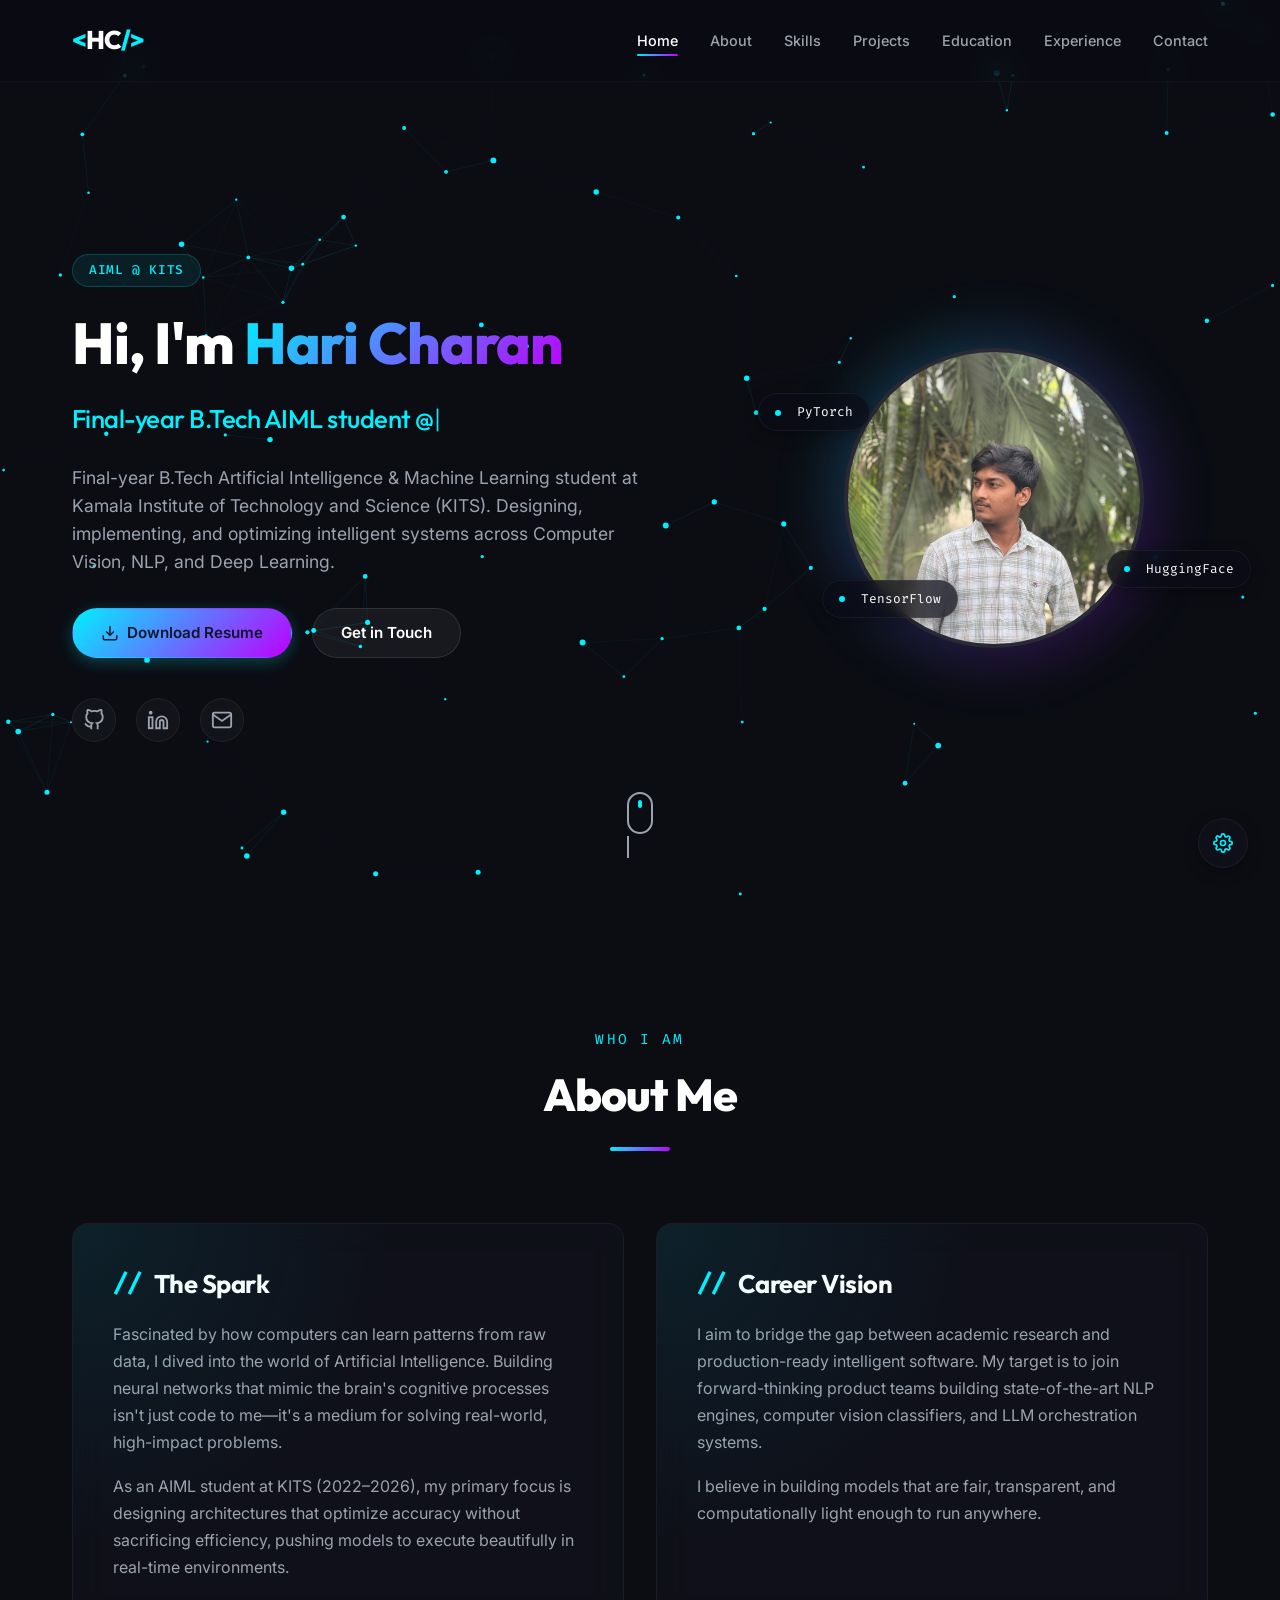
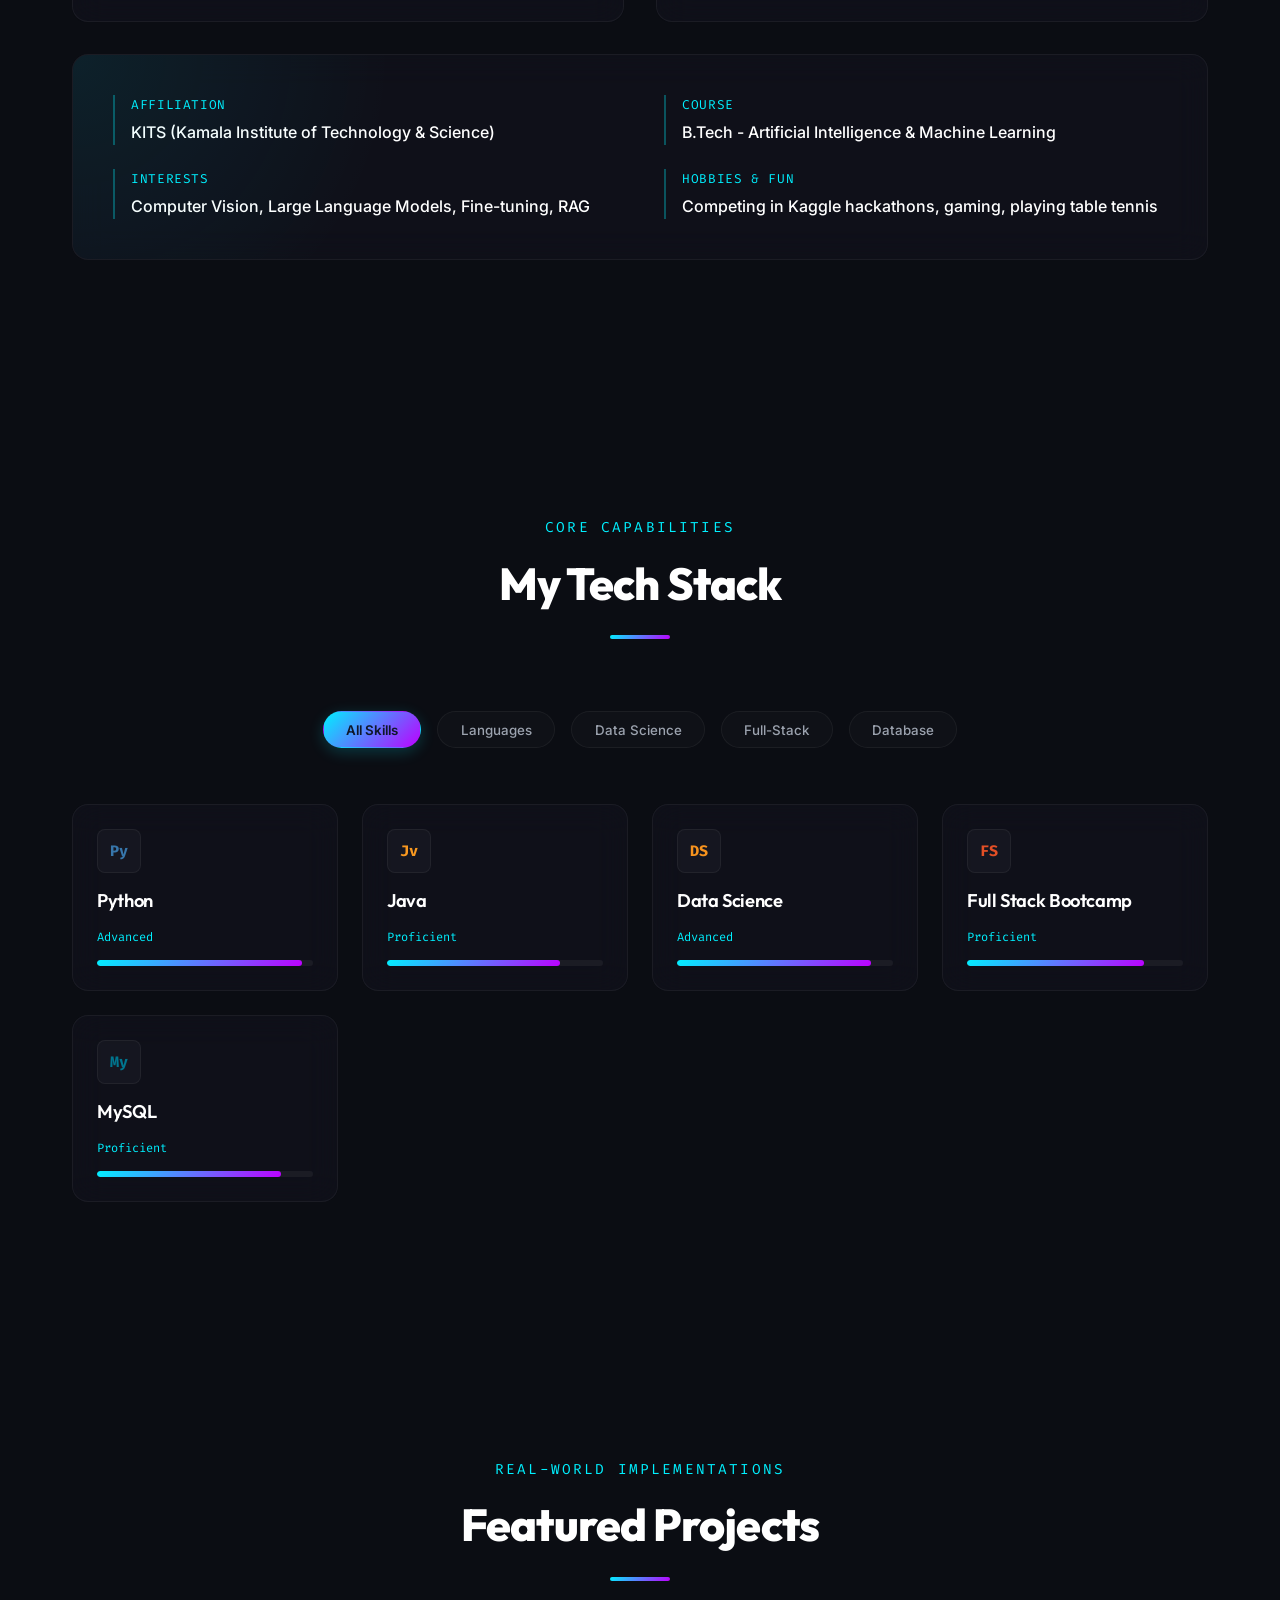
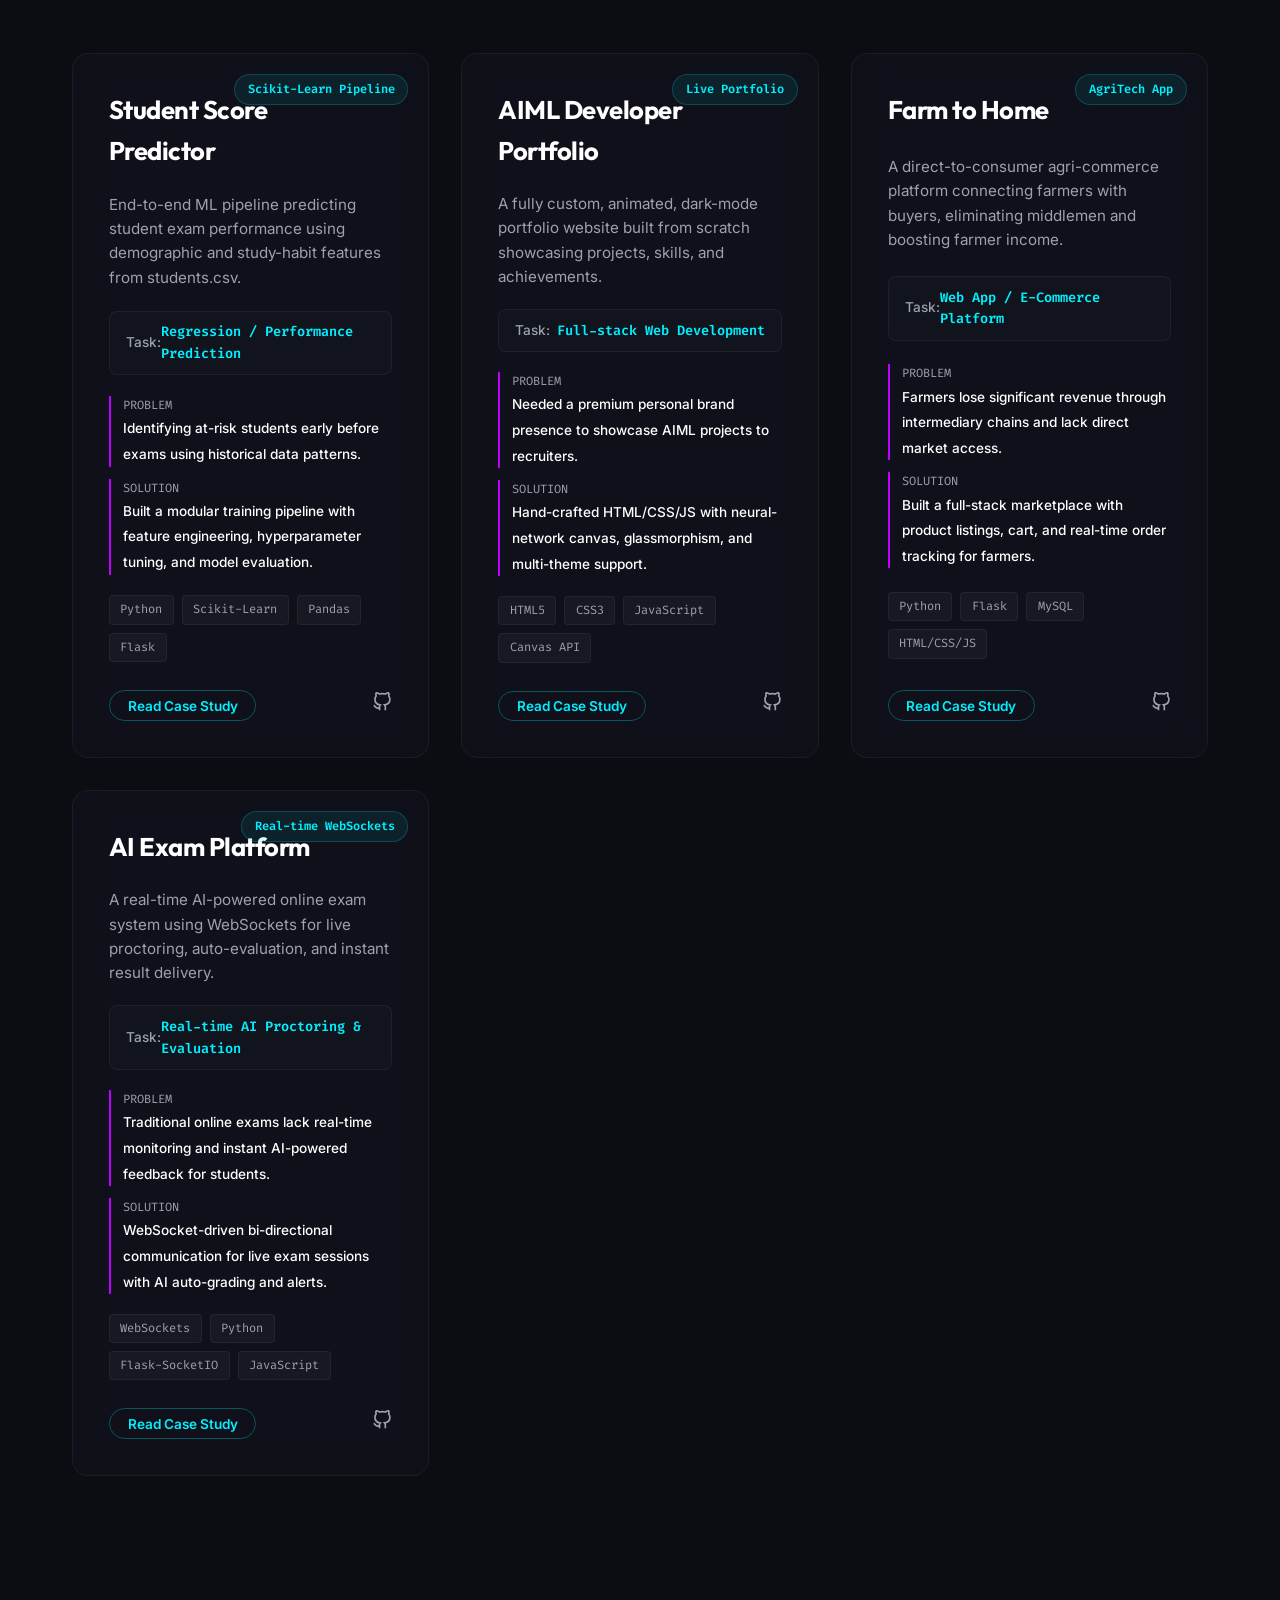
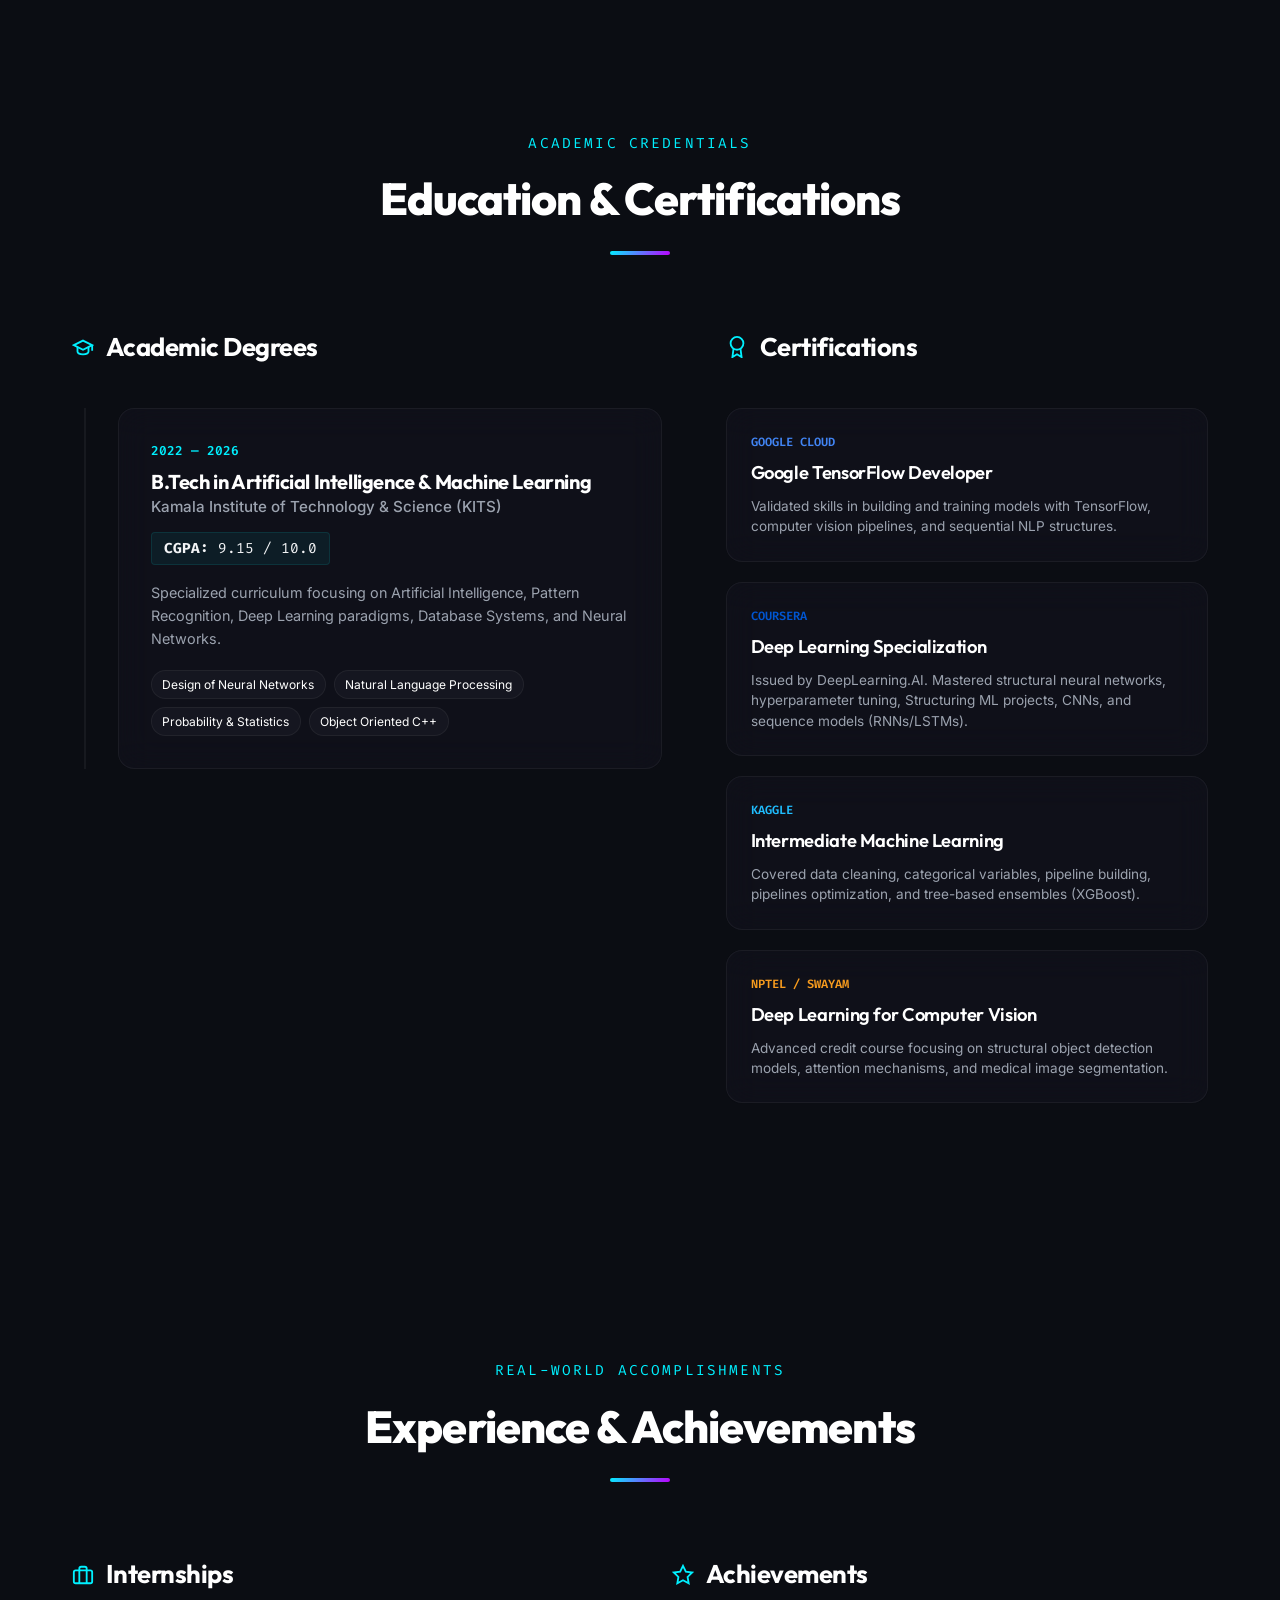
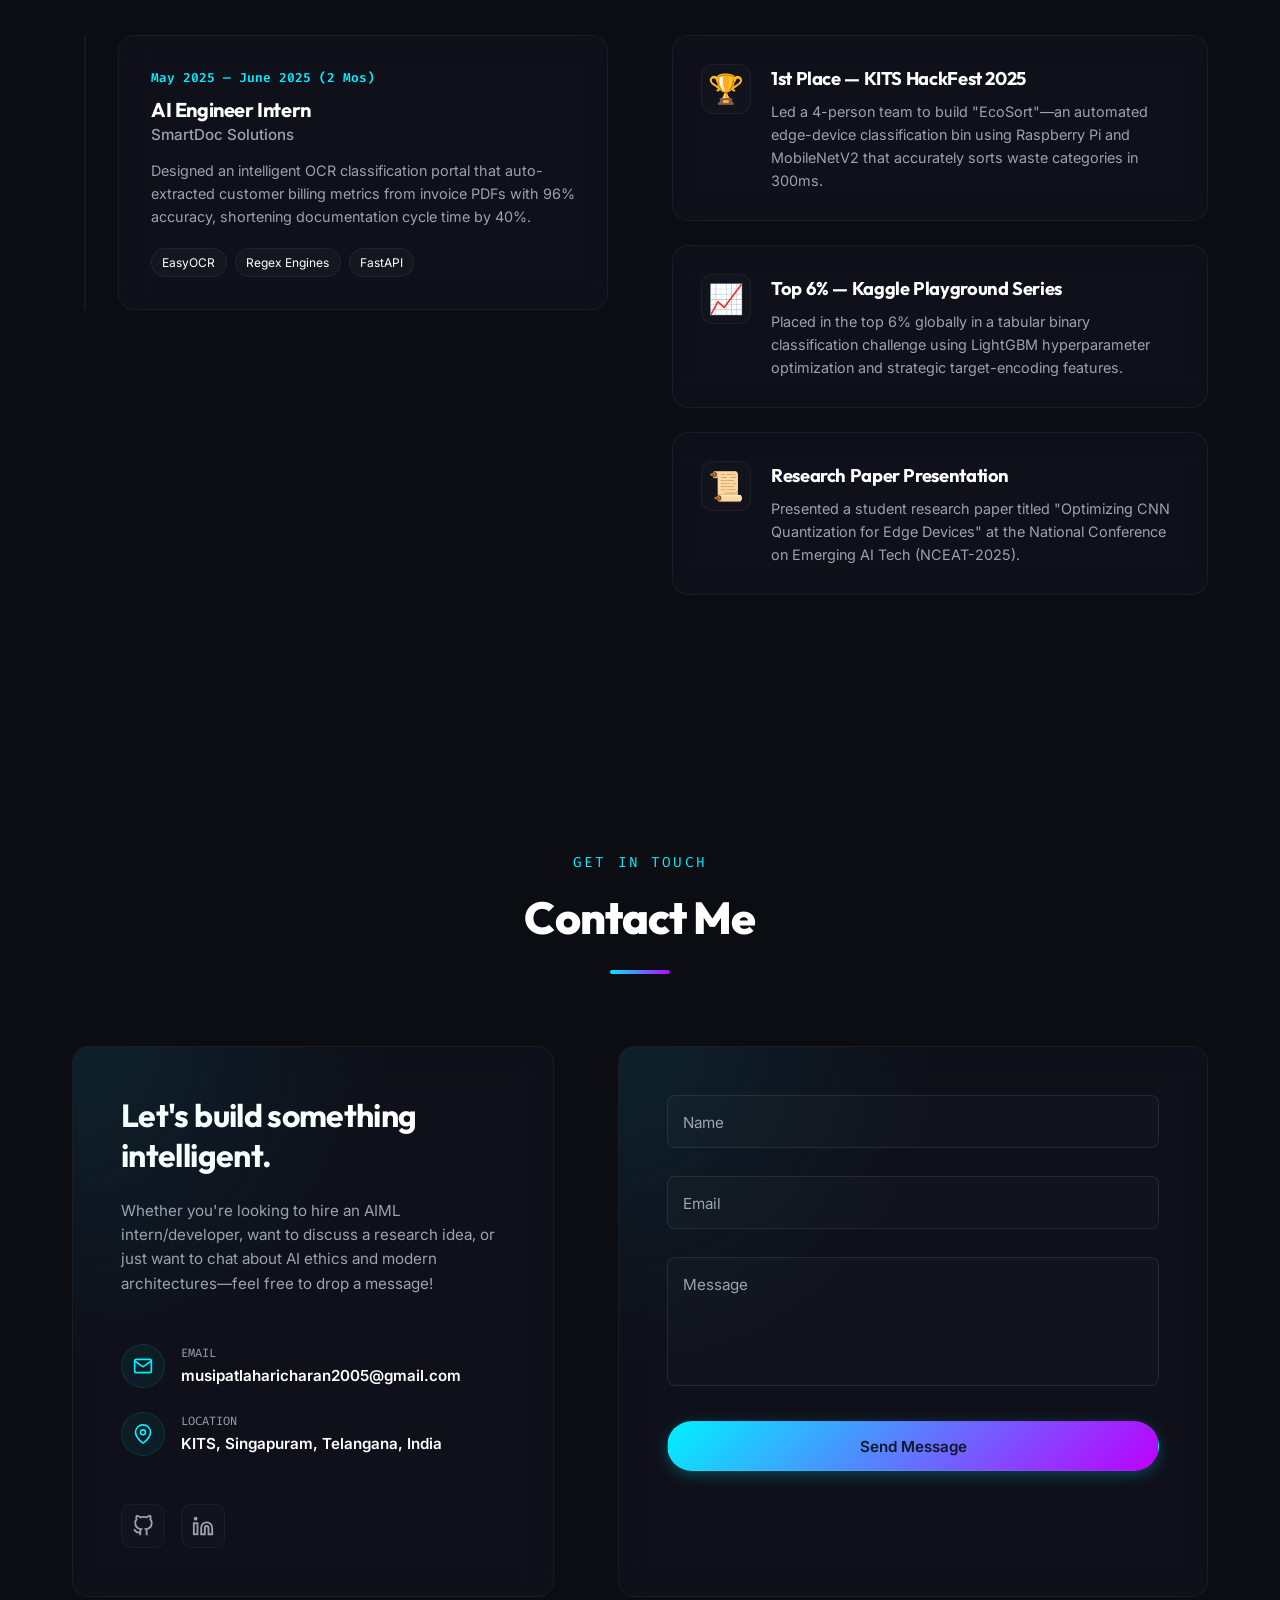
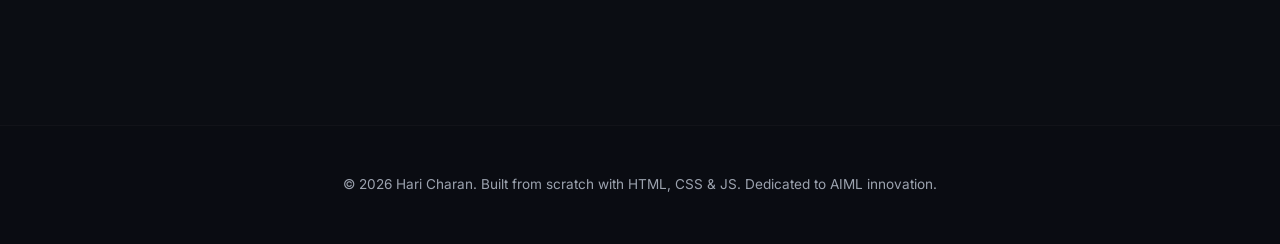
==== commit 09729d83: "final commits" ====
--- a/index.html
+++ b/index.html
@@ -299,42 +299,42 @@
                 </div>
 
                 <div class="projects-grid">
-                    <!-- Project 1: Brain Tumor Classifier -->
-                    <div class="project-card glass" data-project-id="neuroscan">
-                        <div class="project-badge">98.4% Accuracy</div>
+                    <!-- Project 1: ML Model Training (students.csv) -->
+                    <div class="project-card glass" data-project-id="mlproject">
+                        <div class="project-badge">Scikit-Learn Pipeline</div>
                         <div class="project-content">
-                            <h3 class="project-title">NeuroScan</h3>
-                            <p class="project-tagline">Deep Learning pipeline for automated brain tumor classification
-                                from MRI scans.</p>
+                            <h3 class="project-title">Student Score Predictor</h3>
+                            <p class="project-tagline">End-to-end ML pipeline predicting student exam performance using
+                                demographic and study-habit features from students.csv.</p>
 
                             <div class="project-metric-highlight">
                                 <span class="m-label">Task:</span>
-                                <span class="m-val">Multi-class Image Classification</span>
+                                <span class="m-val">Regression / Performance Prediction</span>
                             </div>
 
                             <div class="project-quick-specs">
                                 <div class="spec-item">
                                     <span class="spec-title">Problem</span>
-                                    <span class="spec-desc">Manual MRI reading is slow, leading to diagnosis
-                                        delays.</span>
+                                    <span class="spec-desc">Identifying at-risk students early before exams using
+                                        historical data patterns.</span>
                                 </div>
                                 <div class="spec-item">
                                     <span class="spec-title">Solution</span>
-                                    <span class="spec-desc">CNN-based Transfer Learning model utilizing
-                                        ResNet-50.</span>
+                                    <span class="spec-desc">Built a modular training pipeline with feature engineering,
+                                        hyperparameter tuning, and model evaluation.</span>
                                 </div>
                             </div>
 
                             <div class="tech-badges">
-                                <span class="badge">PyTorch</span>
-                                <span class="badge">ResNet-50</span>
-                                <span class="badge">OpenCV</span>
                                 <span class="badge">Python</span>
+                                <span class="badge">Scikit-Learn</span>
+                                <span class="badge">Pandas</span>
+                                <span class="badge">Flask</span>
                             </div>
 
                             <div class="project-links">
                                 <button class="btn btn-sm btn-outline open-modal-btn">Read Case Study</button>
-                                <a href="https://github.com/musipatlaharicharan?tab=repositories" target="_blank"
+                                <a href="https://github.com/musipatlaharicharan/mlproject" target="_blank"
                                     rel="noopener noreferrer" class="link-github" aria-label="GitHub Repository">
                                     <svg viewBox="0 0 24 24" width="20" height="20" fill="none" stroke="currentColor"
                                         stroke-width="2">
@@ -346,42 +346,42 @@
                         </div>
                     </div>
 
-                    <!-- Project 2: Campus RAG Chatbot -->
-                    <div class="project-card glass" data-project-id="kitsbot">
-                        <div class="project-badge">120ms Latency</div>
+                    <!-- Project 2: Portfolio Website -->
+                    <div class="project-card glass" data-project-id="portfolio">
+                        <div class="project-badge">Live Portfolio</div>
                         <div class="project-content">
-                            <h3 class="project-title">KITS-Bot</h3>
-                            <p class="project-tagline">Intelligent campus assistant utilizing Retrieval-Augmented
-                                Generation (RAG) for student queries.</p>
+                            <h3 class="project-title">AIML Developer Portfolio</h3>
+                            <p class="project-tagline">A fully custom, animated, dark-mode portfolio website built from
+                                scratch showcasing projects, skills, and achievements.</p>
 
                             <div class="project-metric-highlight">
                                 <span class="m-label">Task:</span>
-                                <span class="m-val">RAG Question-Answering</span>
+                                <span class="m-val">Full-stack Web Development</span>
                             </div>
 
                             <div class="project-quick-specs">
                                 <div class="spec-item">
                                     <span class="spec-title">Problem</span>
-                                    <span class="spec-desc">Students struggle to locate official academic guidelines
-                                        quickly.</span>
+                                    <span class="spec-desc">Needed a premium personal brand presence to showcase
+                                        AIML projects to recruiters.</span>
                                 </div>
                                 <div class="spec-item">
                                     <span class="spec-title">Solution</span>
-                                    <span class="spec-desc">FAISS vector database with Llama-3-8B and HuggingFace
-                                        API.</span>
+                                    <span class="spec-desc">Hand-crafted HTML/CSS/JS with neural-network canvas,
+                                        glassmorphism, and multi-theme support.</span>
                                 </div>
                             </div>
 
                             <div class="tech-badges">
-                                <span class="badge">LangChain</span>
-                                <span class="badge">Llama-3</span>
-                                <span class="badge">FAISS</span>
-                                <span class="badge">HuggingFace</span>
+                                <span class="badge">HTML5</span>
+                                <span class="badge">CSS3</span>
+                                <span class="badge">JavaScript</span>
+                                <span class="badge">Canvas API</span>
                             </div>
 
                             <div class="project-links">
                                 <button class="btn btn-sm btn-outline open-modal-btn">Read Case Study</button>
-                                <a href="https://github.com/musipatlaharicharan?tab=repositories" target="_blank"
+                                <a href="https://github.com/musipatlaharicharan/potfolioofmy" target="_blank"
                                     rel="noopener noreferrer" class="link-github" aria-label="GitHub Repository">
                                     <svg viewBox="0 0 24 24" width="20" height="20" fill="none" stroke="currentColor"
                                         stroke-width="2">
@@ -393,42 +393,89 @@
                         </div>
                     </div>
 
-                    <!-- Project 3: AeroDetect -->
-                    <div class="project-card glass" data-project-id="aerodetect">
-                        <div class="project-badge">45 FPS Inference</div>
+                    <!-- Project 3: Farm to Home -->
+                    <div class="project-card glass" data-project-id="farmtohome">
+                        <div class="project-badge">AgriTech App</div>
                         <div class="project-content">
-                            <h3 class="project-title">AeroDetect</h3>
-                            <p class="project-tagline">Real-time lightweight object detection system designed for
-                                drone-mounted cameras.</p>
+                            <h3 class="project-title">Farm to Home</h3>
+                            <p class="project-tagline">A direct-to-consumer agri-commerce platform connecting farmers
+                                with buyers, eliminating middlemen and boosting farmer income.</p>
 
                             <div class="project-metric-highlight">
                                 <span class="m-label">Task:</span>
-                                <span class="m-val">Real-time Object Detection</span>
+                                <span class="m-val">Web App / E-Commerce Platform</span>
                             </div>
 
                             <div class="project-quick-specs">
                                 <div class="spec-item">
                                     <span class="spec-title">Problem</span>
-                                    <span class="spec-desc">Heavy detection models lag and drain drone batteries
-                                        rapidly.</span>
+                                    <span class="spec-desc">Farmers lose significant revenue through intermediary
+                                        chains and lack direct market access.</span>
                                 </div>
                                 <div class="spec-item">
                                     <span class="spec-title">Solution</span>
-                                    <span class="spec-desc">Fine-tuned YOLOv8-nano exported to ONNX Runtime
-                                        engine.</span>
+                                    <span class="spec-desc">Built a full-stack marketplace with product listings,
+                                        cart, and real-time order tracking for farmers.</span>
                                 </div>
                             </div>
 
                             <div class="tech-badges">
-                                <span class="badge">YOLOv8</span>
-                                <span class="badge">ONNX</span>
-                                <span class="badge">OpenCV</span>
                                 <span class="badge">Python</span>
+                                <span class="badge">Flask</span>
+                                <span class="badge">MySQL</span>
+                                <span class="badge">HTML/CSS/JS</span>
                             </div>
 
                             <div class="project-links">
                                 <button class="btn btn-sm btn-outline open-modal-btn">Read Case Study</button>
-                                <a href="https://github.com/musipatlaharicharan?tab=repositories" target="_blank"
+                                <a href="https://github.com/musipatlaharicharan" target="_blank"
+                                    rel="noopener noreferrer" class="link-github" aria-label="GitHub Repository">
+                                    <svg viewBox="0 0 24 24" width="20" height="20" fill="none" stroke="currentColor"
+                                        stroke-width="2">
+                                        <path
+                                            d="M9 19c-5 1.5-5-2.5-7-3m14 6v-3.87a3.37 3.37 0 0 0-.94-2.61c3.14-.35 6.44-1.54 6.44-7A5.44 5.44 0 0 0 20 4.77 5.07 5.07 0 0 0 19.91 1S18.73.65 16 2.48a13.38 13.38 0 0 0-7 0C6.27.65 5.09 1 5.09 1A5.07 5.07 0 0 0 5 4.77a5.44 5.44 0 0 0-1.5 3.78c0 5.42 3.3 6.61 6.44 7A3.37 3.37 0 0 0 9 18.13V22" />
+                                    </svg>
+                                </a>
+                            </div>
+                        </div>
+                    </div>
+
+                    <!-- Project 4: AI Exam using WebSockets -->
+                    <div class="project-card glass" data-project-id="aiexam">
+                        <div class="project-badge">Real-time WebSockets</div>
+                        <div class="project-content">
+                            <h3 class="project-title">AI Exam Platform</h3>
+                            <p class="project-tagline">A real-time AI-powered online exam system using WebSockets for
+                                live proctoring, auto-evaluation, and instant result delivery.</p>
+
+                            <div class="project-metric-highlight">
+                                <span class="m-label">Task:</span>
+                                <span class="m-val">Real-time AI Proctoring & Evaluation</span>
+                            </div>
+
+                            <div class="project-quick-specs">
+                                <div class="spec-item">
+                                    <span class="spec-title">Problem</span>
+                                    <span class="spec-desc">Traditional online exams lack real-time monitoring and
+                                        instant AI-powered feedback for students.</span>
+                                </div>
+                                <div class="spec-item">
+                                    <span class="spec-title">Solution</span>
+                                    <span class="spec-desc">WebSocket-driven bi-directional communication for live
+                                        exam sessions with AI auto-grading and alerts.</span>
+                                </div>
+                            </div>
+
+                            <div class="tech-badges">
+                                <span class="badge">WebSockets</span>
+                                <span class="badge">Python</span>
+                                <span class="badge">Flask-SocketIO</span>
+                                <span class="badge">JavaScript</span>
+                            </div>
+
+                            <div class="project-links">
+                                <button class="btn btn-sm btn-outline open-modal-btn">Read Case Study</button>
+                                <a href="https://github.com/musipatlaharicharan/Ai-exam" target="_blank"
                                     rel="noopener noreferrer" class="link-github" aria-label="GitHub Repository">
                                     <svg viewBox="0 0 24 24" width="20" height="20" fill="none" stroke="currentColor"
                                         stroke-width="2">
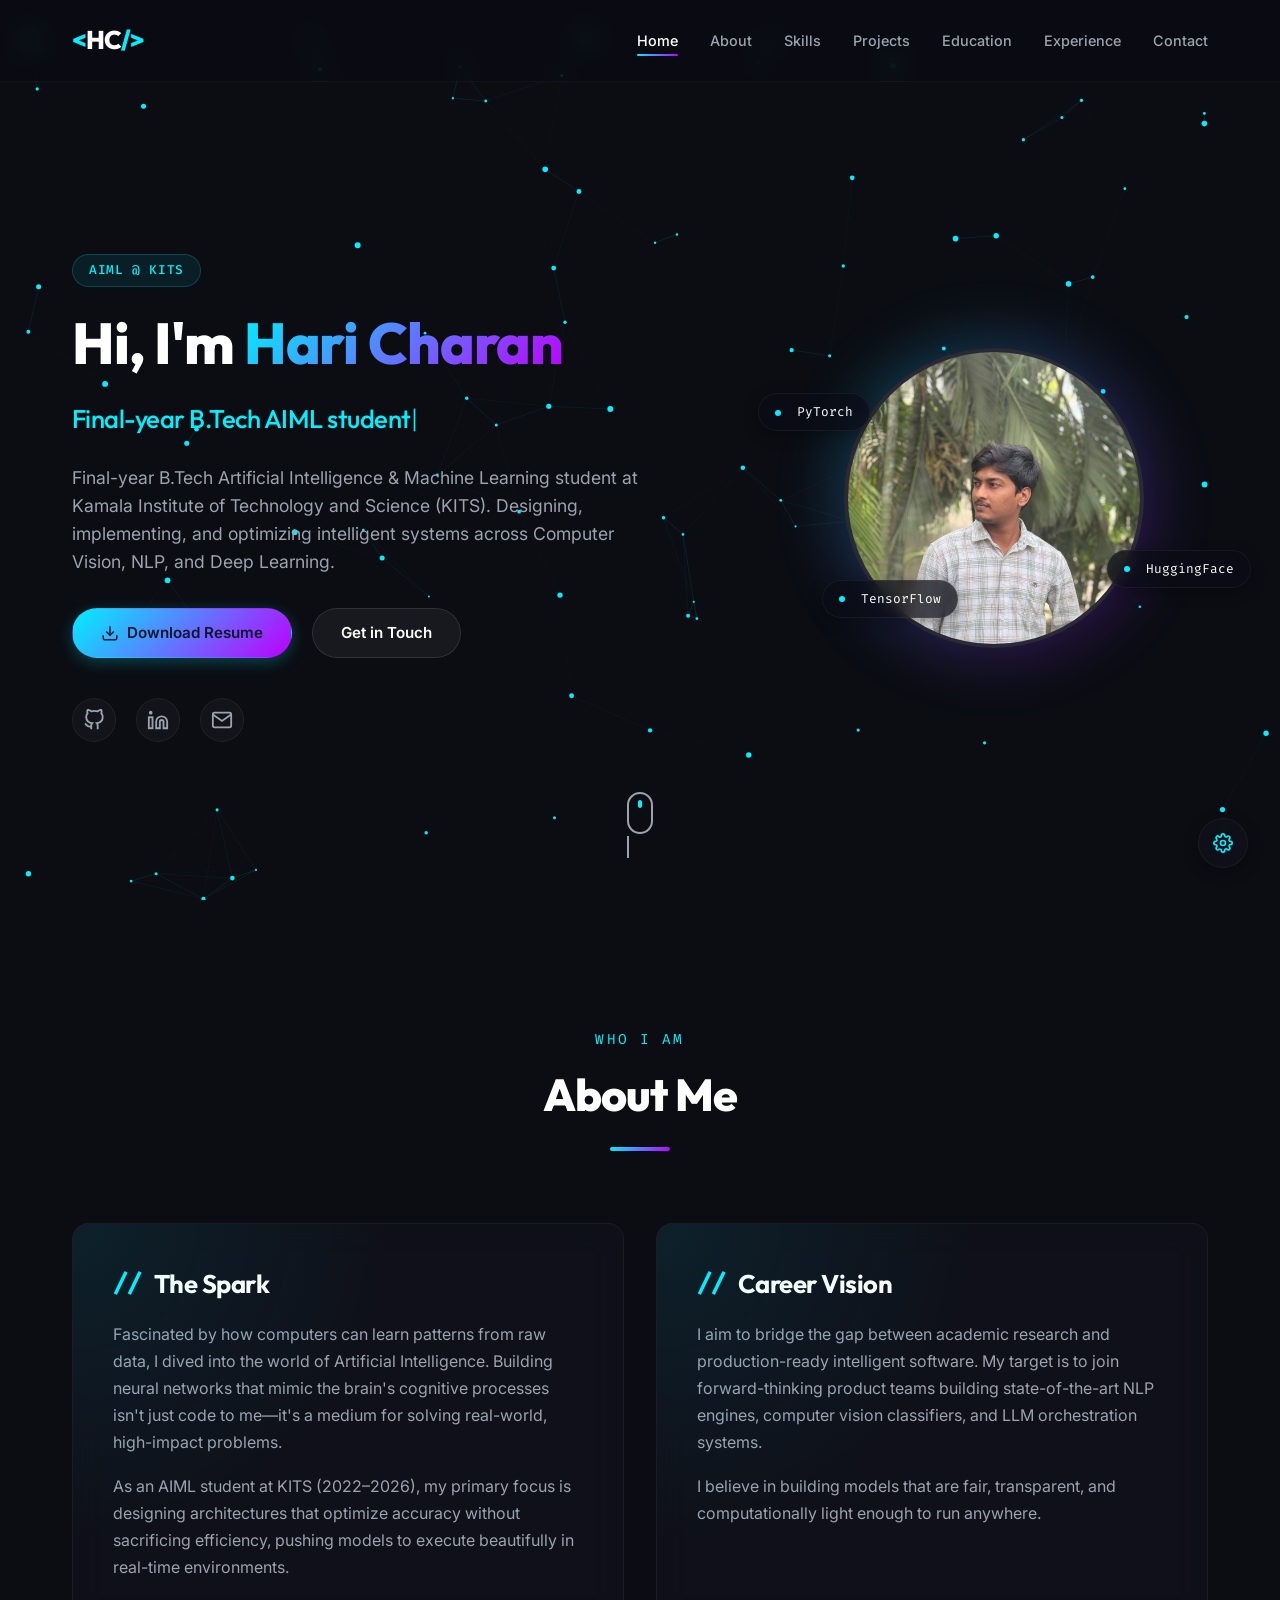
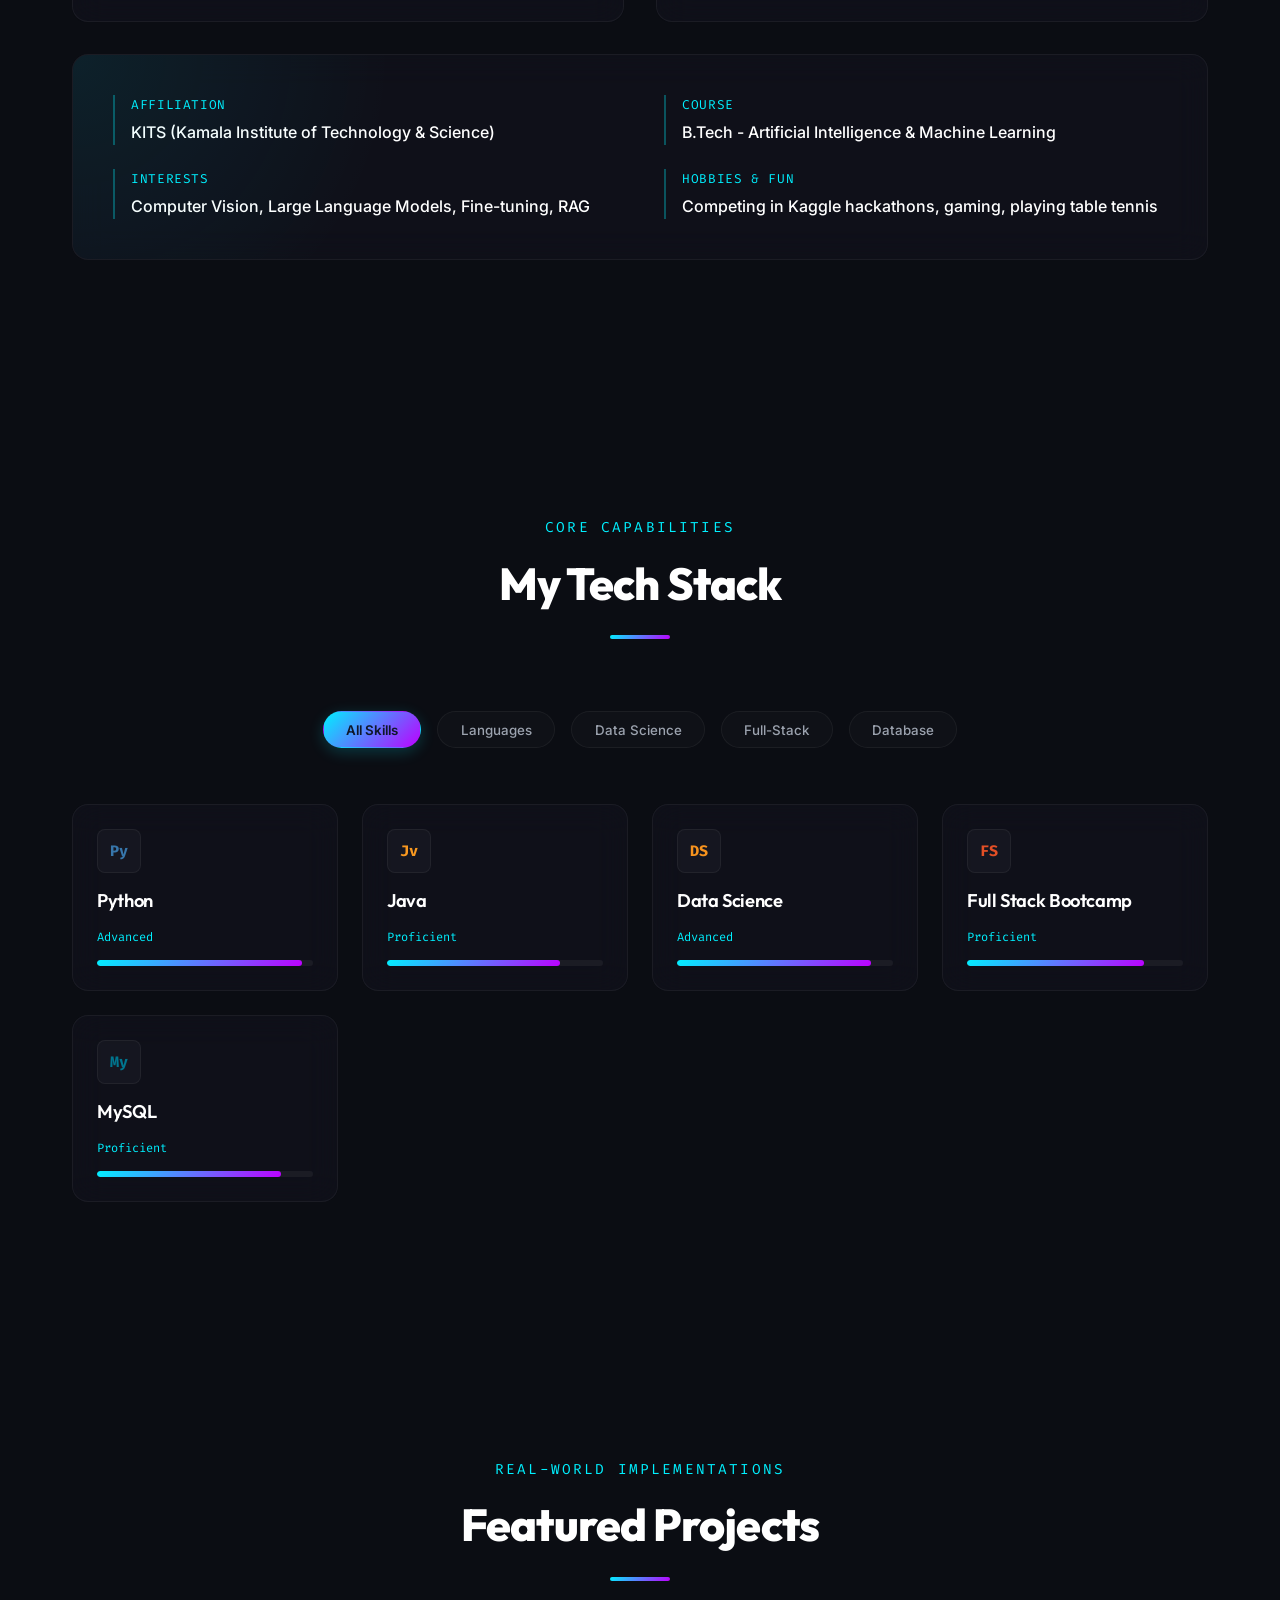
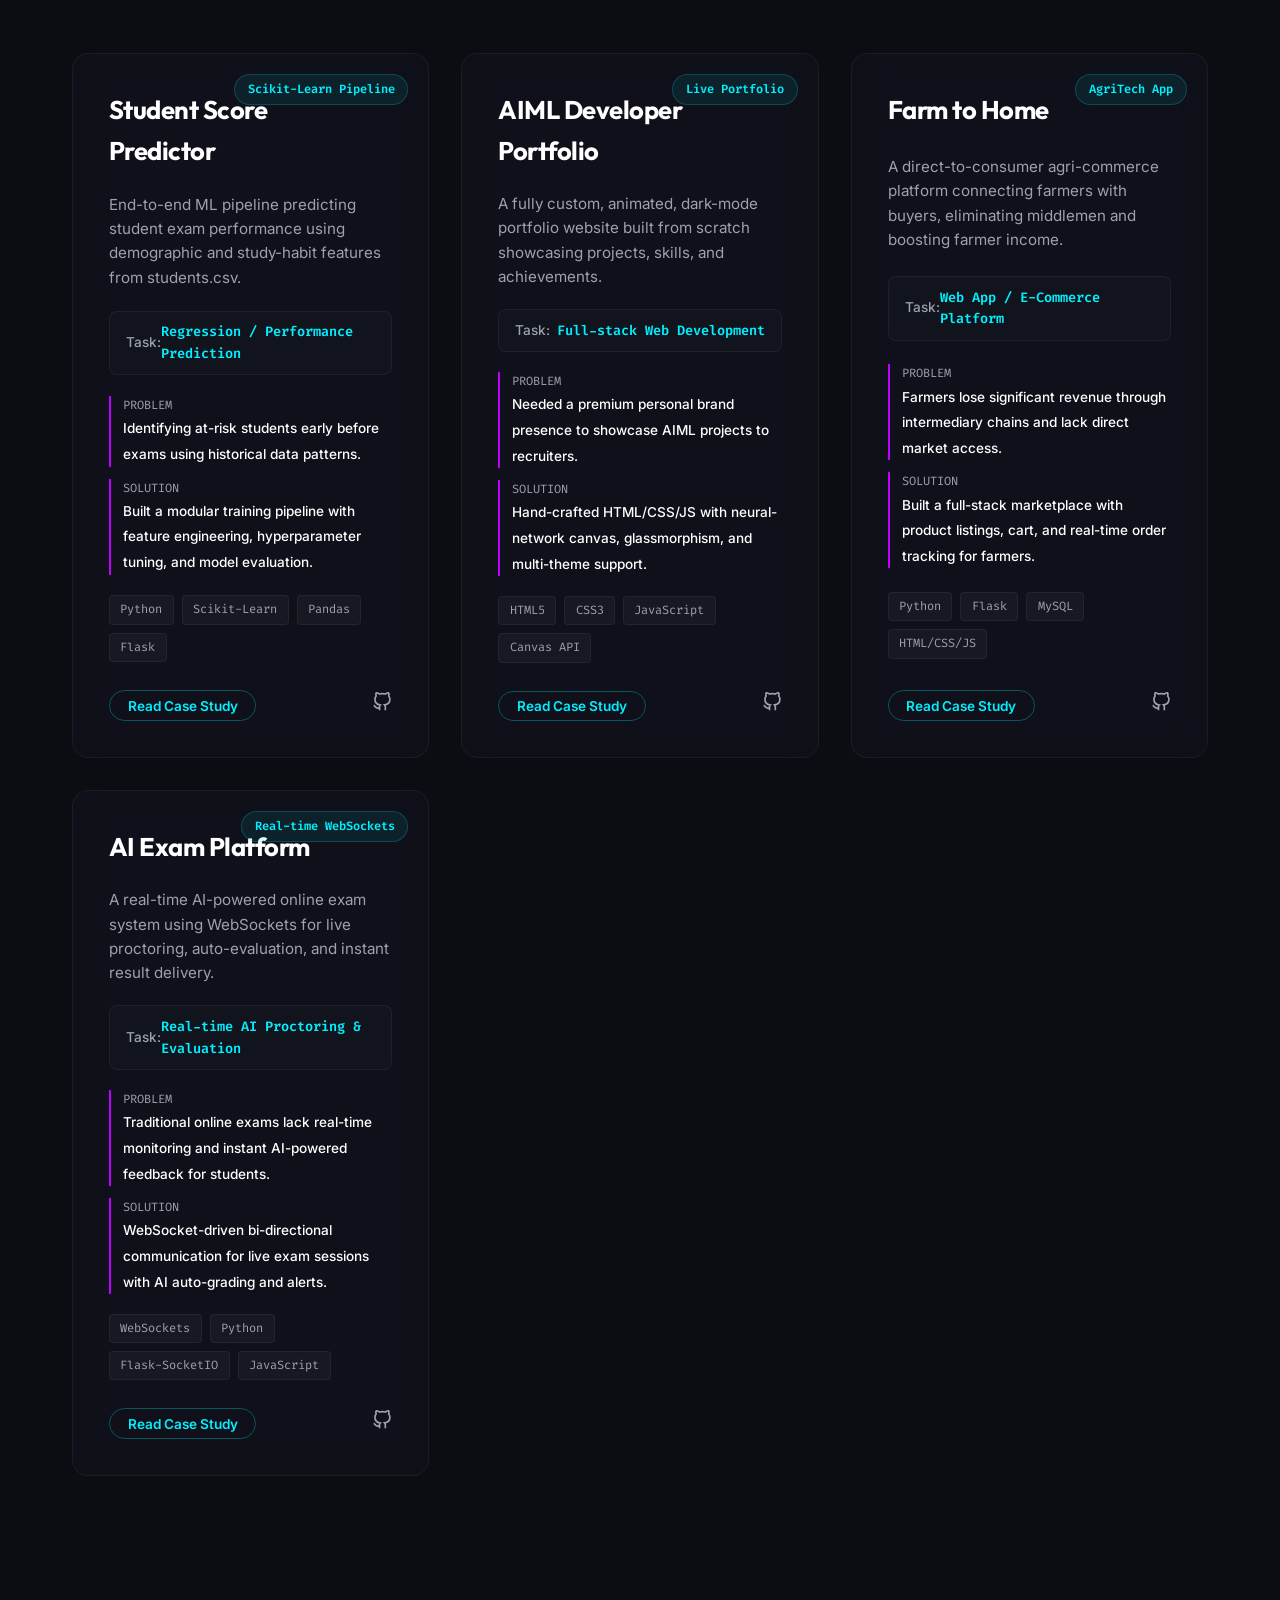
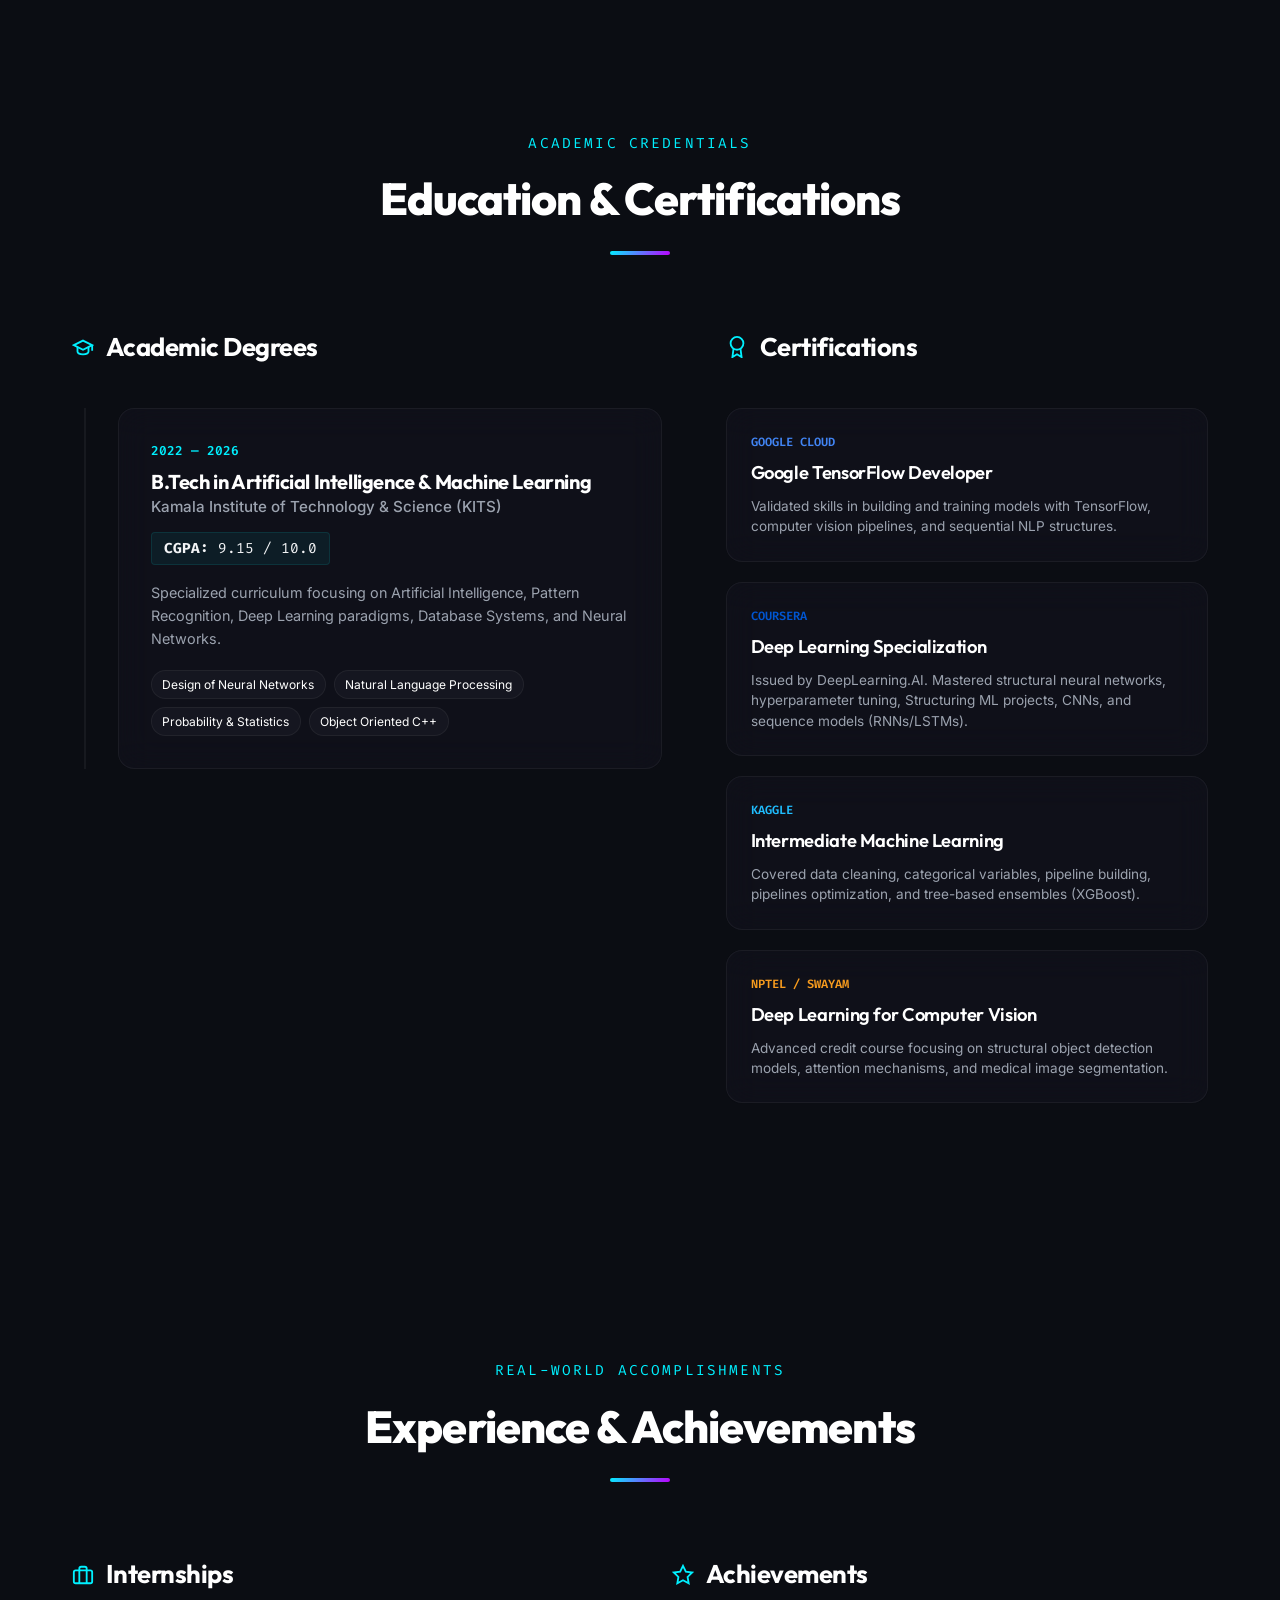
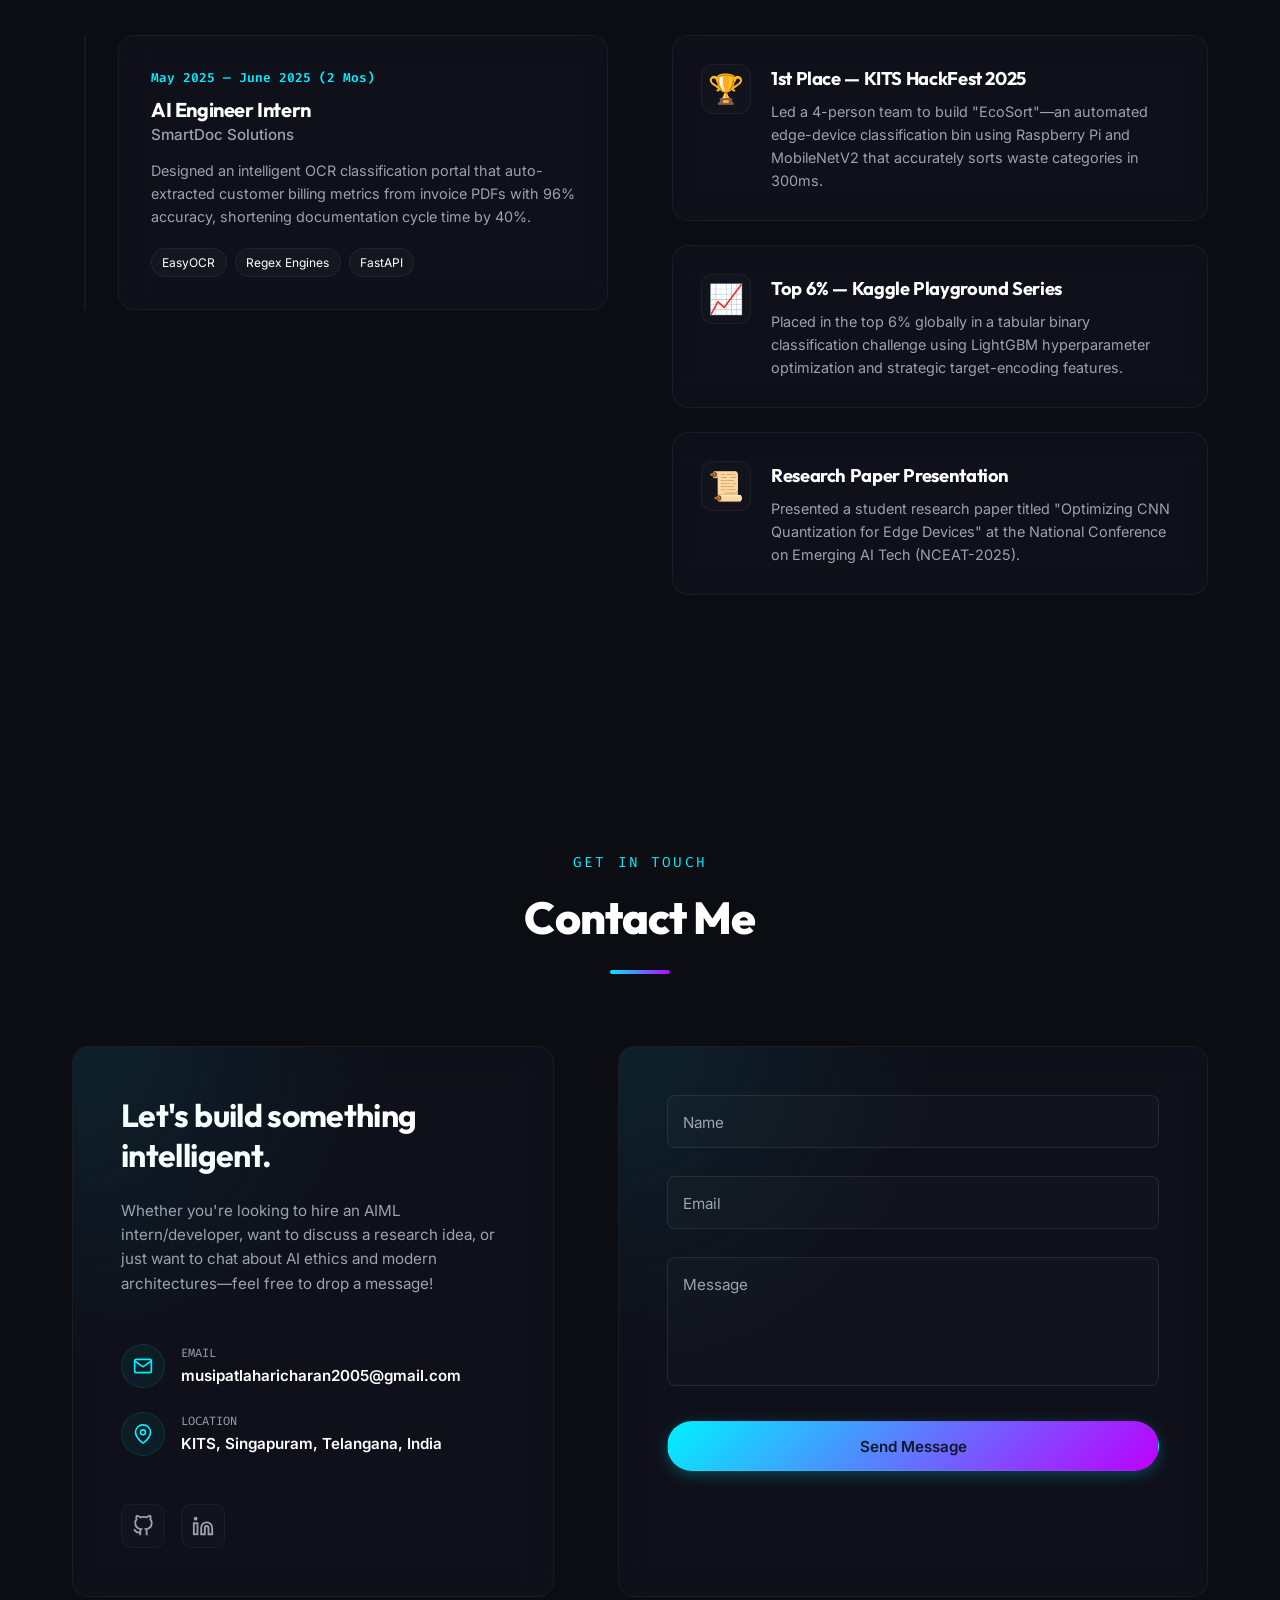
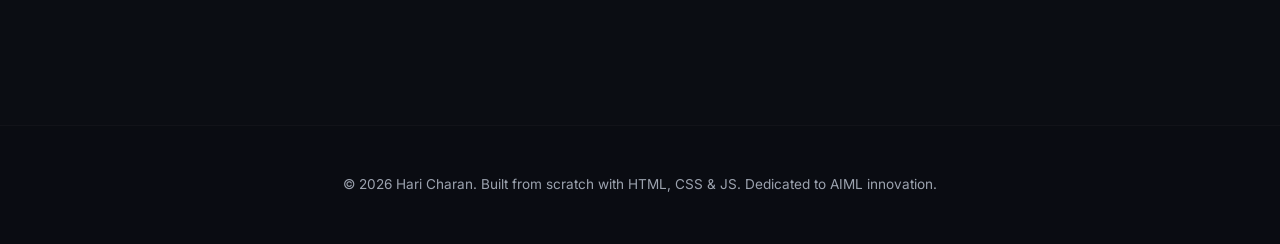
==== commit 37adedcb: "final commits" ====
--- a/index.html
+++ b/index.html
@@ -89,7 +89,7 @@
                             across Computer Vision, NLP, and Deep Learning.
                         </p>
                         <div class="hero-cta-buttons">
-                            <a href="resume.pdf" class="btn btn-primary" download>
+                            <a href="IIIT_Vadodara_Resume (3) (1).pdf" class="btn btn-primary" download="Hari_Charan_Resume.pdf">
                                 <svg viewBox="0 0 24 24" width="18" height="18" fill="none" stroke="currentColor"
                                     stroke-width="2" class="btn-icon">
                                     <path d="M21 15v4a2 2 0 0 1-2 2H5a2 2 0 0 1-2-2v-4" />
